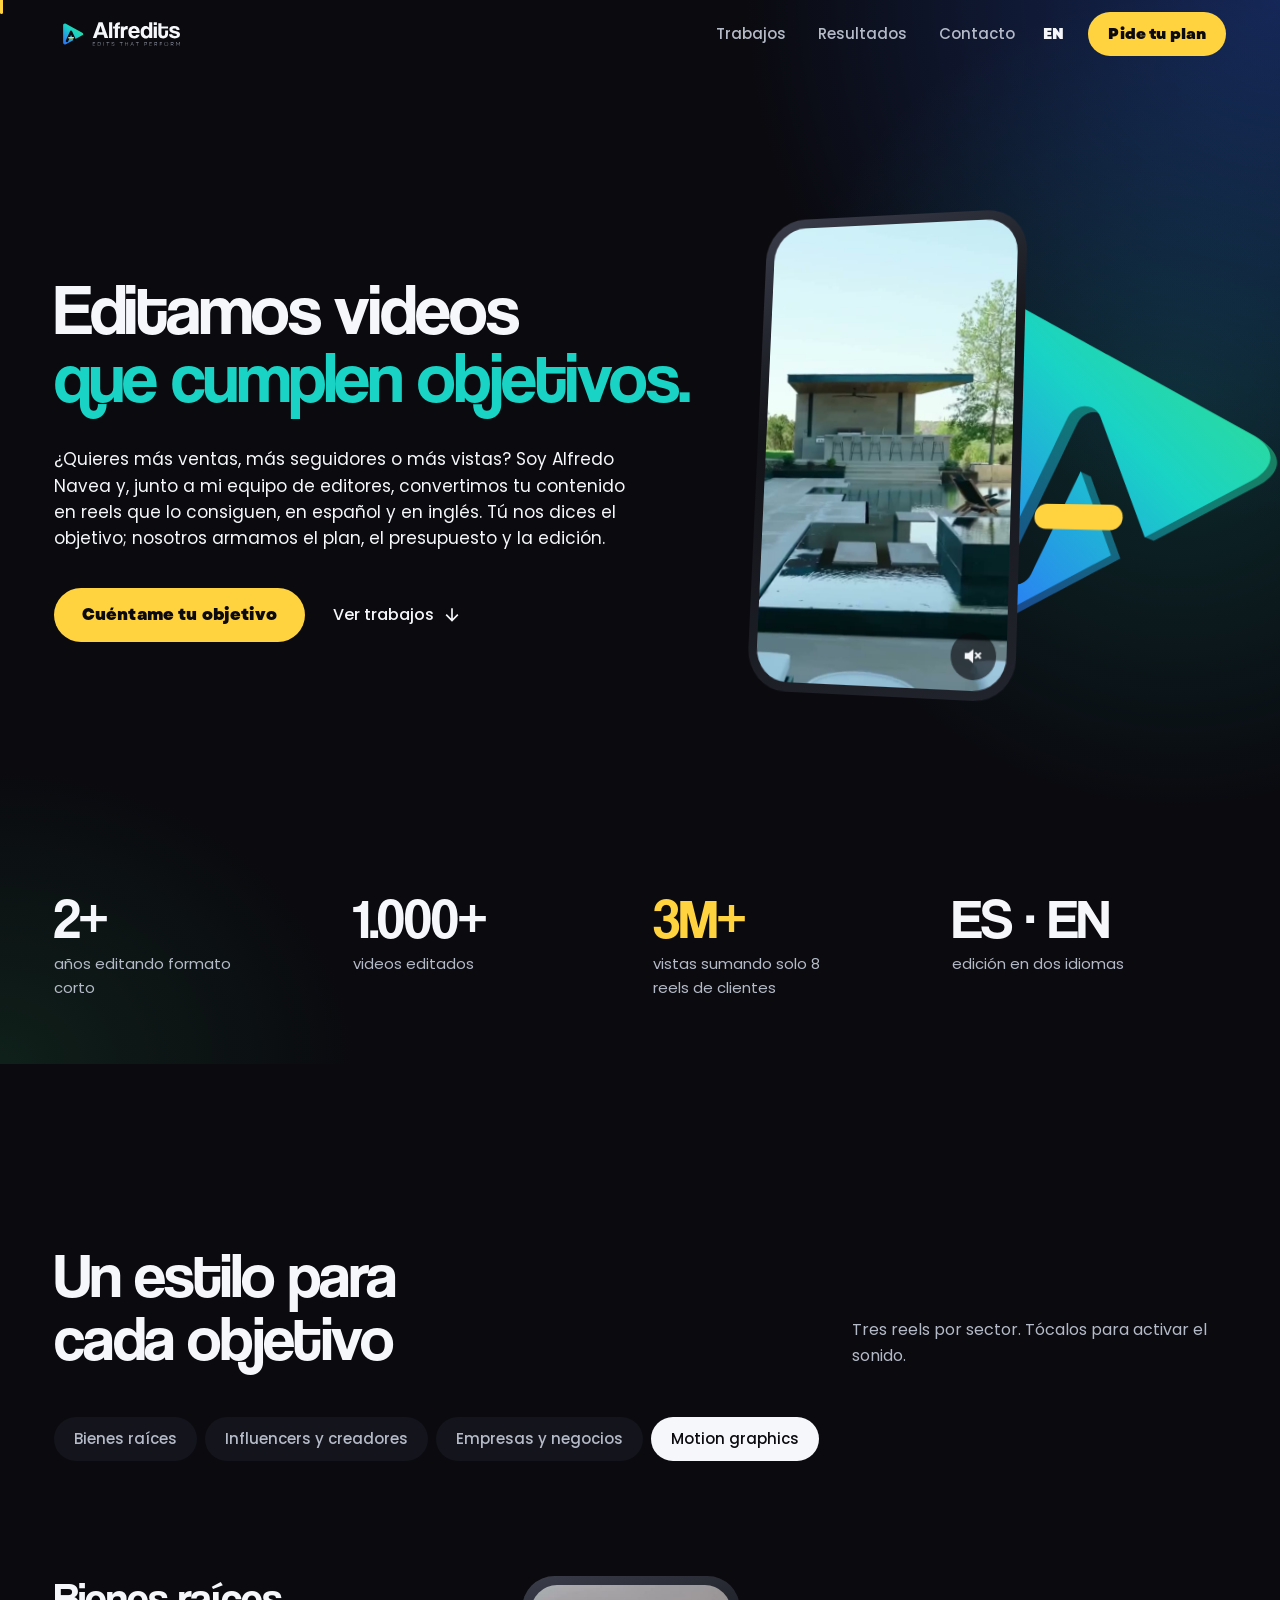
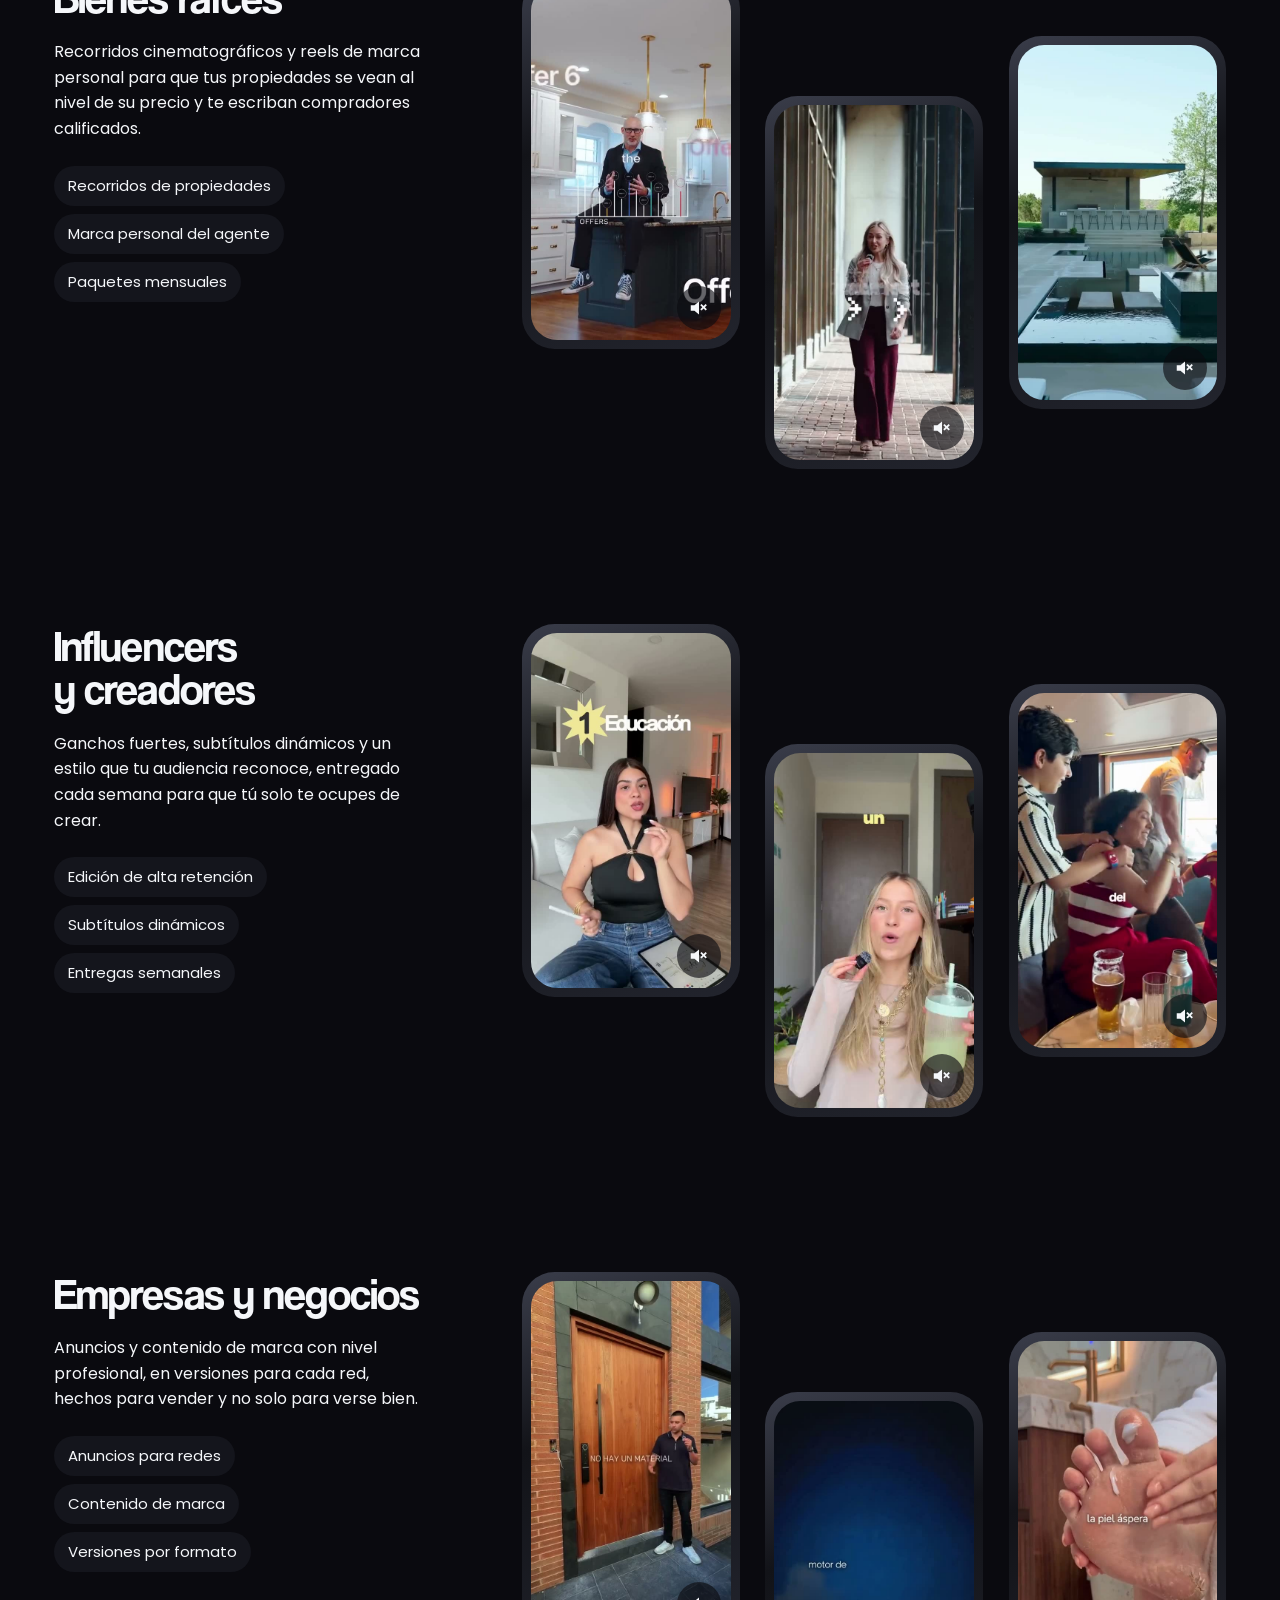
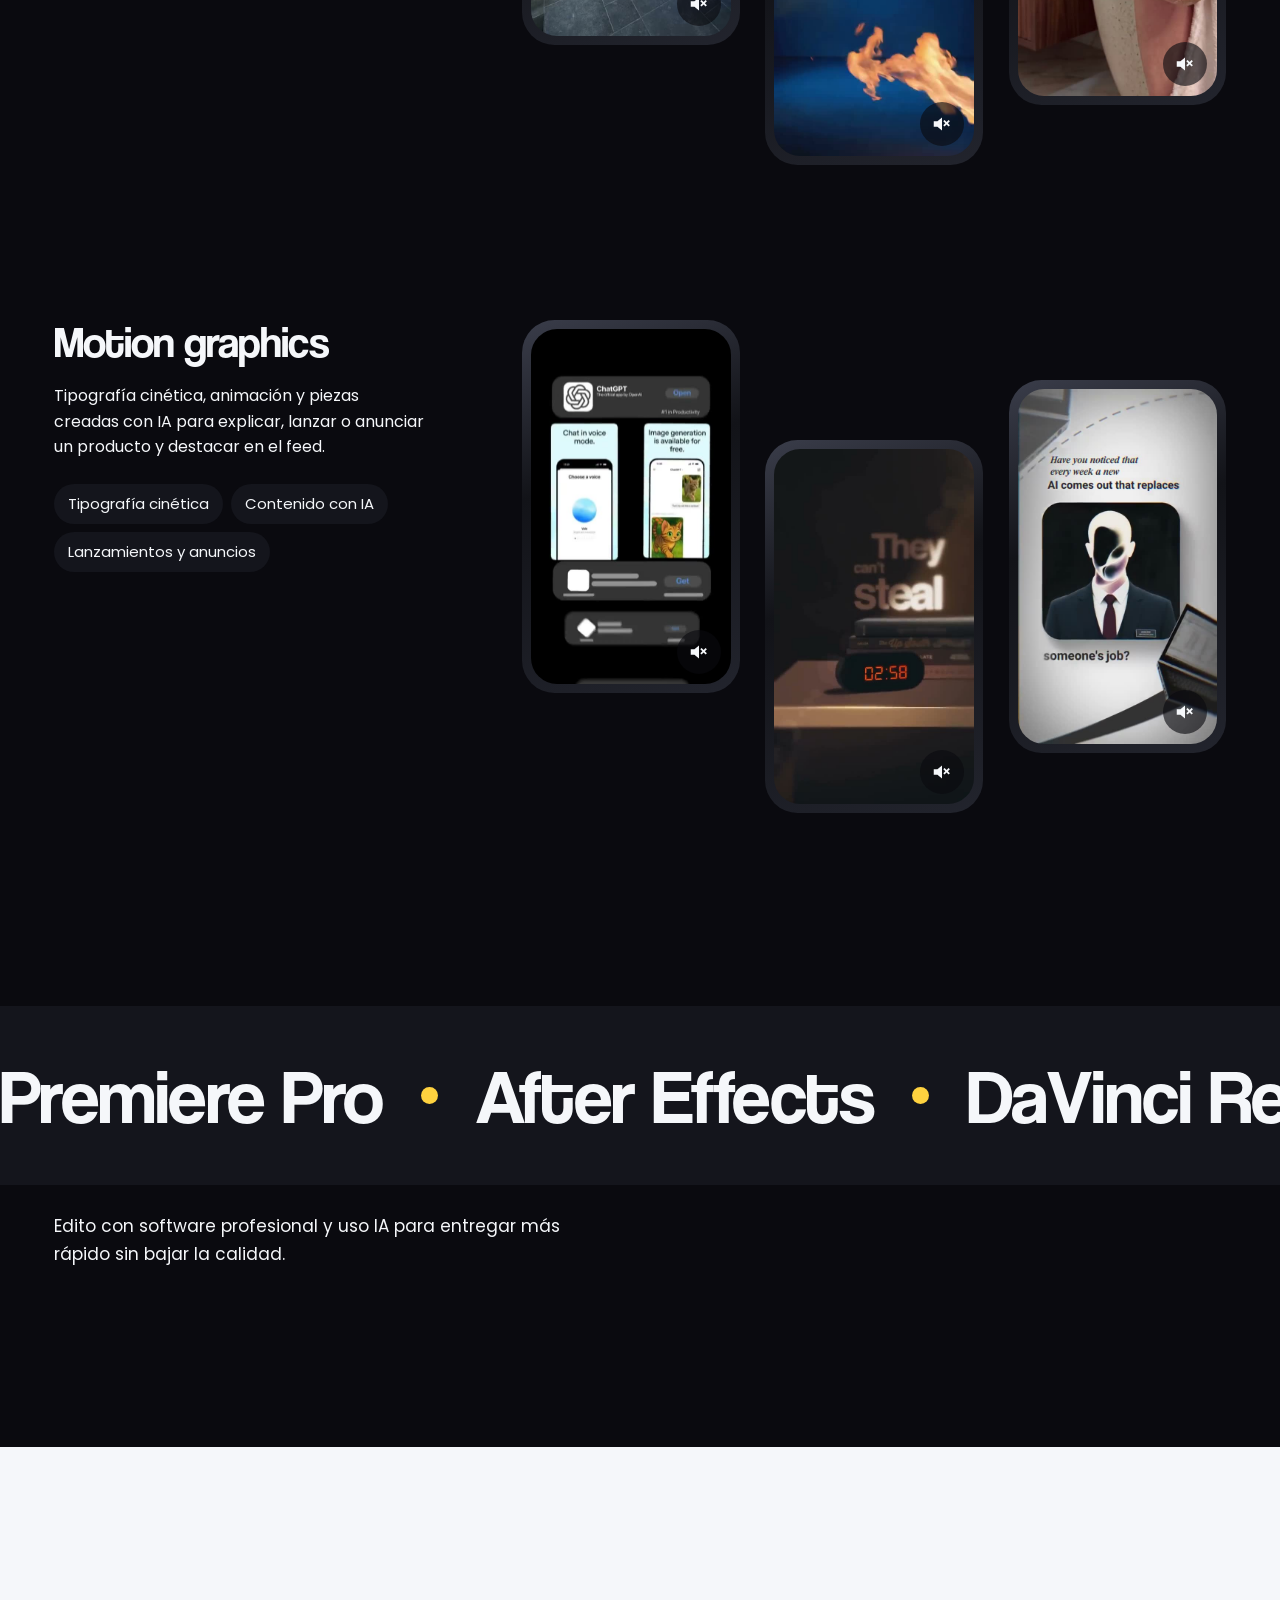
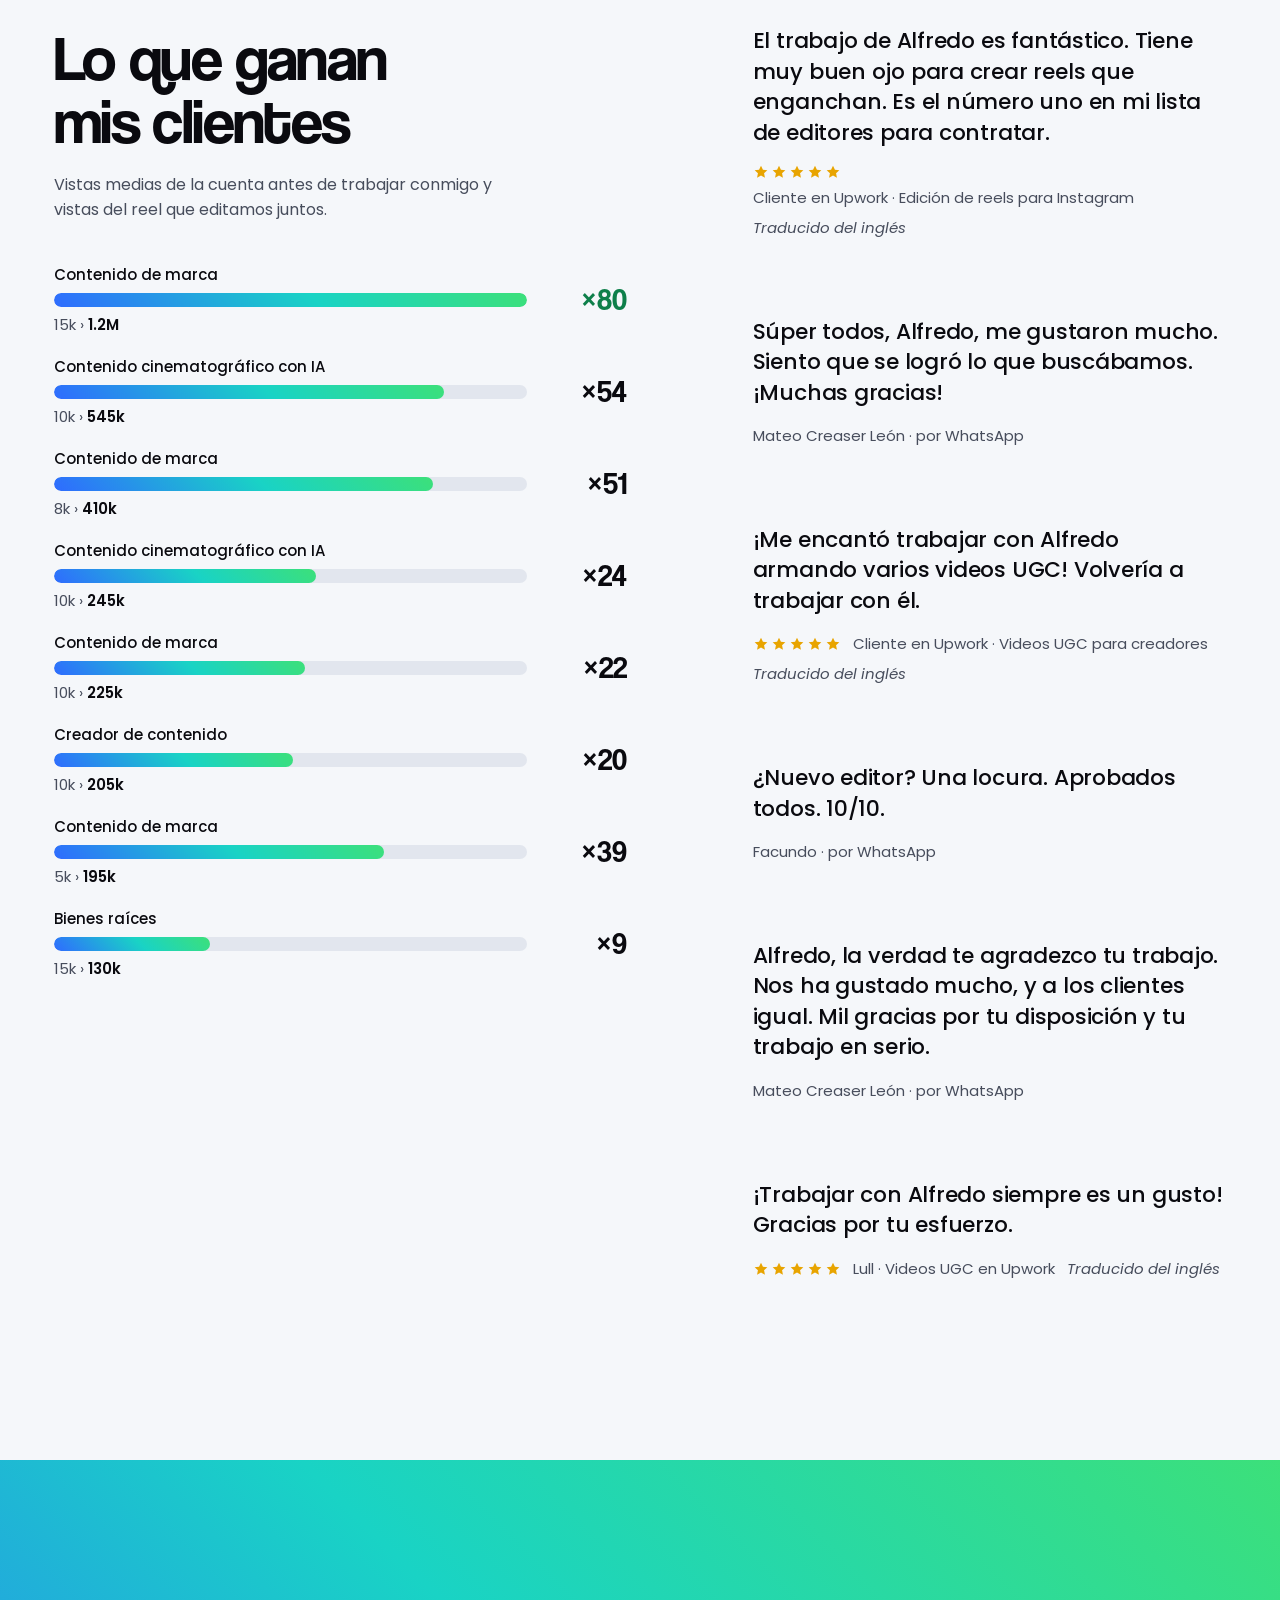
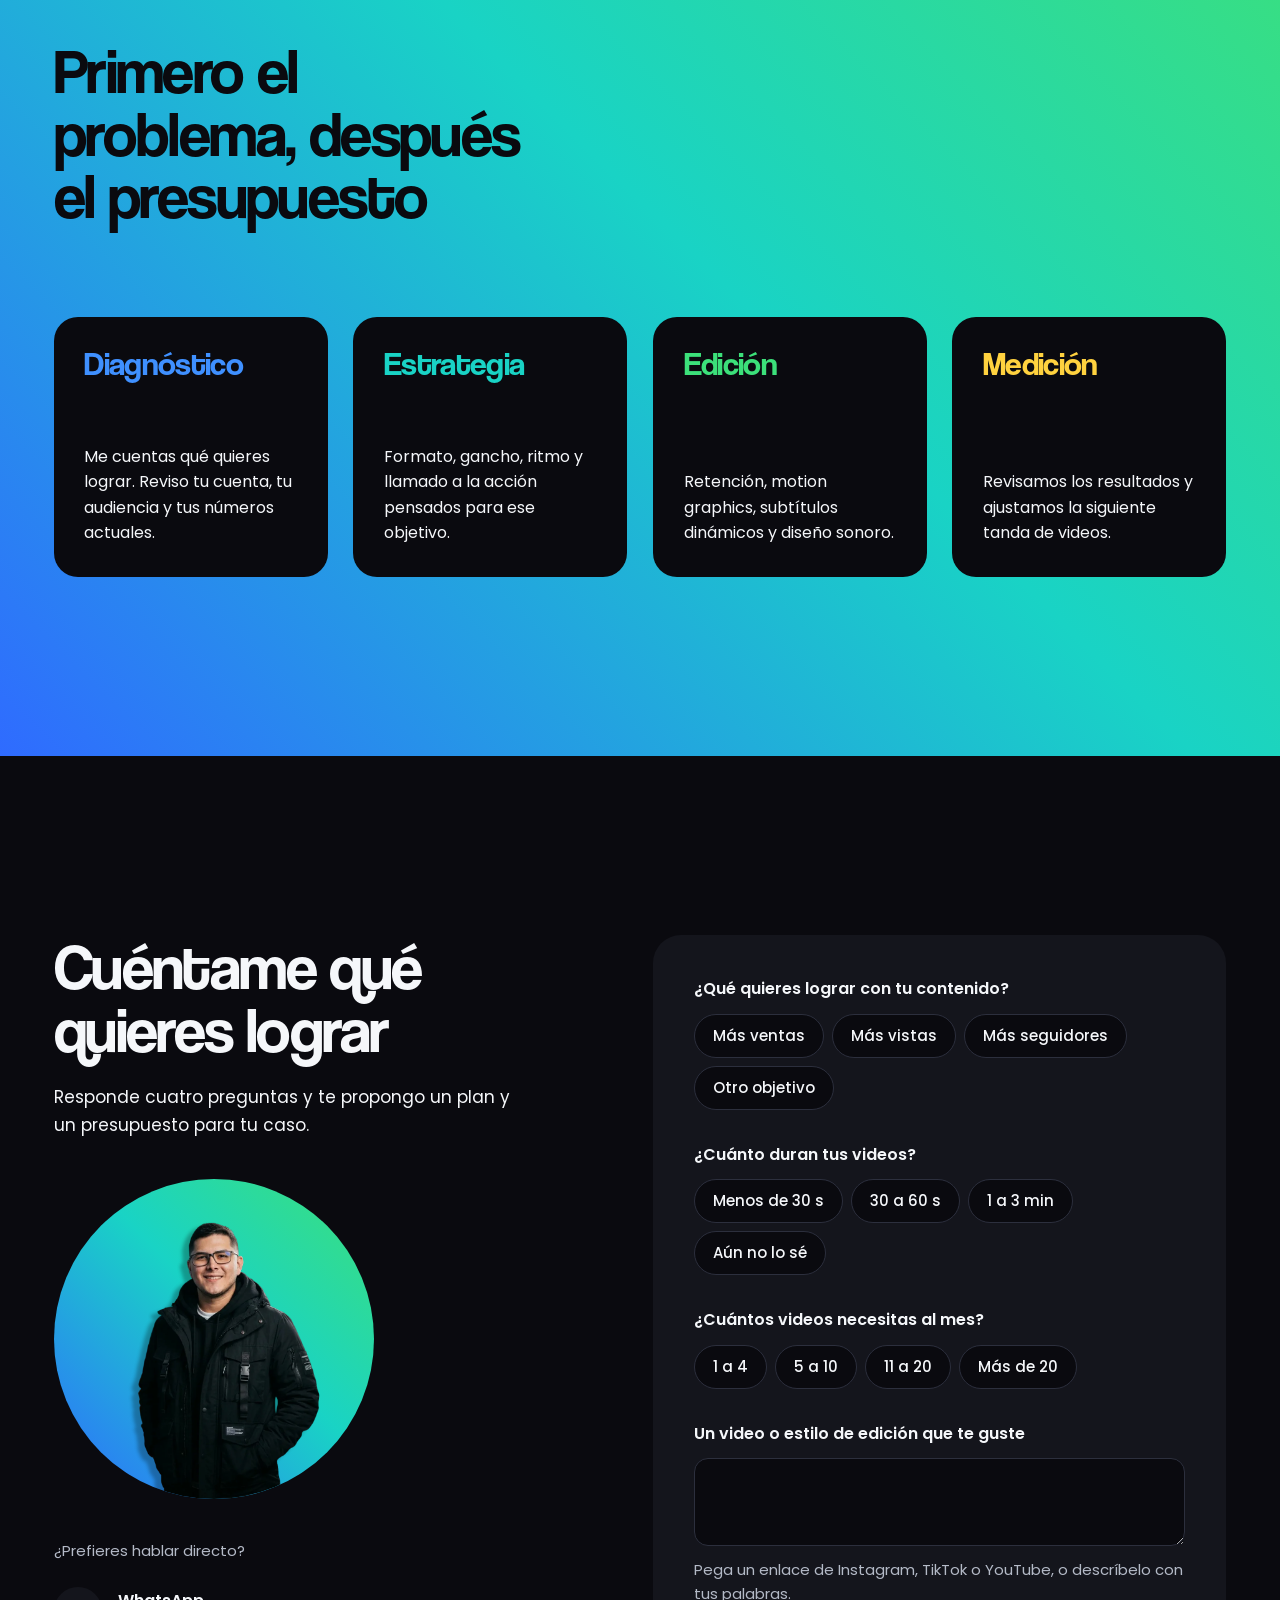
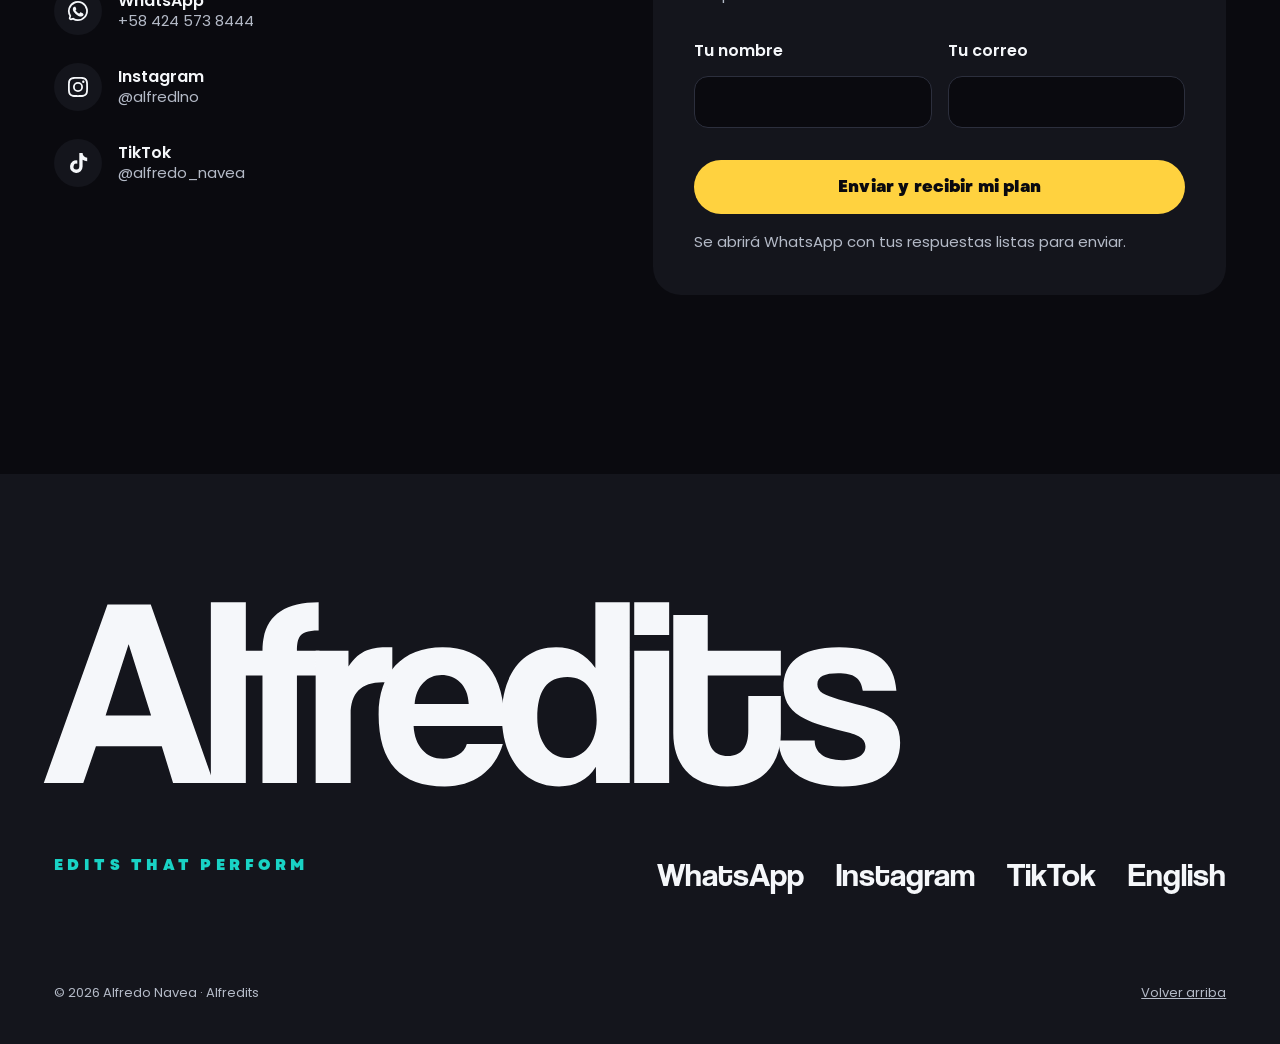
==== index.html @ 6073e758 "Portfolio Alfredits: web ES/EN con 12 reels, resultados, reseñas y formulario Co-Authored-By: Claude" ====
<!doctype html>
<html lang="es">
<head>
<meta charset="utf-8">
<meta name="viewport" content="width=device-width, initial-scale=1, viewport-fit=cover">
<title>Alfredits · Editor de reels que venden | Alfredo Navea</title>
<meta name="description" content="Alfredo Navea (Alfredits), editor de reels, TikToks y shorts en español e inglés para bienes raíces, creadores y marcas. Más ventas, vistas y seguidores.">
<meta name="author" content="Alfredo Navea">
<meta name="robots" content="index, follow, max-image-preview:large, max-video-preview:-1">
<link rel="canonical" href="https://naveaalfredo-cell.github.io/">
<link rel="alternate" hreflang="es" href="https://naveaalfredo-cell.github.io/">
<link rel="alternate" hreflang="en" href="https://naveaalfredo-cell.github.io/en/">
<link rel="alternate" hreflang="x-default" href="https://naveaalfredo-cell.github.io/">
<meta name="theme-color" content="#0A0A0F">
<meta name="color-scheme" content="dark">
<link rel="icon" href="assets/img/isotipo-color.svg" type="image/svg+xml">
<link rel="icon" href="favicon.ico" sizes="32x32">
<link rel="apple-touch-icon" href="assets/img/apple-touch-icon.png">
<meta property="og:type" content="website">
<meta property="og:site_name" content="Alfredits">
<meta property="og:title" content="Alfredits · Editor de reels que venden | Alfredo Navea">
<meta property="og:description" content="Alfredo Navea (Alfredits), editor de reels, TikToks y shorts en español e inglés para bienes raíces, creadores y marcas. Más ventas, vistas y seguidores.">
<meta property="og:url" content="https://naveaalfredo-cell.github.io/">
<meta property="og:locale" content="es_ES">
<meta property="og:locale:alternate" content="en_US">
<meta property="og:image" content="https://naveaalfredo-cell.github.io/assets/img/og.jpg">
<meta property="og:image:width" content="1200">
<meta property="og:image:height" content="630">
<meta property="og:image:alt" content="Alfredits, editor de reels: edits that perform">
<meta name="twitter:card" content="summary_large_image">
<meta name="twitter:title" content="Alfredits · Editor de reels que venden | Alfredo Navea">
<meta name="twitter:description" content="Alfredo Navea (Alfredits), editor de reels, TikToks y shorts en español e inglés para bienes raíces, creadores y marcas. Más ventas, vistas y seguidores.">
<meta name="twitter:image" content="https://naveaalfredo-cell.github.io/assets/img/og.jpg">
<link rel="preload" href="assets/fonts/Coolvetica-Rg.woff2" as="font" type="font/woff2" crossorigin>
<link rel="preconnect" href="https://fonts.googleapis.com">
<link rel="preconnect" href="https://fonts.gstatic.com" crossorigin>
<link rel="stylesheet" href="https://fonts.googleapis.com/css2?family=Poppins:wght@400;500;600&display=swap">
<link rel="stylesheet" href="assets/css/styles.css?v=8">
<script>document.documentElement.classList.add('js')</script>
<script type="application/ld+json">{"@context": "https://schema.org", "@graph": [{"@type": "Person", "@id": "https://naveaalfredo-cell.github.io/#alfredo", "name": "Alfredo Navea", "alternateName": "Alfredits", "jobTitle": "Editor de video", "description": "Alfredo Navea (Alfredits), editor de reels, TikToks y shorts en español e inglés para bienes raíces, creadores y marcas. Más ventas, vistas y seguidores.", "image": "https://naveaalfredo-cell.github.io/assets/img/alfredo-chaqueta.webp", "url": "https://naveaalfredo-cell.github.io/", "knowsLanguage": ["es", "en"], "knowsAbout": ["Video editing", "Short-form video", "Motion graphics", "Sound design", "Real estate video", "Instagram Reels", "TikTok", "YouTube Shorts"], "sameAs": ["https://www.instagram.com/alfredlno/", "https://www.tiktok.com/@alfredo_navea"], "worksFor": {"@id": "https://naveaalfredo-cell.github.io/#alfredits"}}, {"@type": "Organization", "@id": "https://naveaalfredo-cell.github.io/#alfredits", "name": "Alfredits", "slogan": "Edits that perform", "url": "https://naveaalfredo-cell.github.io/", "logo": {"@type": "ImageObject", "url": "https://naveaalfredo-cell.github.io/assets/img/apple-touch-icon.png", "width": 180, "height": 180}, "image": "https://naveaalfredo-cell.github.io/assets/img/og.jpg", "description": "Alfredo Navea (Alfredits), editor de reels, TikToks y shorts en español e inglés para bienes raíces, creadores y marcas. Más ventas, vistas y seguidores.", "founder": {"@id": "https://naveaalfredo-cell.github.io/#alfredo"}, "contactPoint": {"@type": "ContactPoint", "telephone": "+584245738444", "contactType": "sales", "availableLanguage": ["Spanish", "English"]}, "areaServed": "Worldwide", "knowsAbout": ["Video editing", "Short-form video", "Motion graphics", "AI video", "Real estate marketing video", "Content creator editing", "Brand content"], "availableLanguage": ["Spanish", "English"], "sameAs": ["https://www.instagram.com/alfredlno/", "https://www.tiktok.com/@alfredo_navea"], "hasOfferCatalog": {"@type": "OfferCatalog", "name": "Un estilo para cada objetivo", "itemListElement": [{"@type": "Offer", "itemOffered": {"@type": "Service", "name": "Bienes raíces", "description": "Recorridos cinematográficos y reels de marca personal para que tus propiedades se vean al nivel de su precio y te escriban compradores calificados."}}, {"@type": "Offer", "itemOffered": {"@type": "Service", "name": "Influencers y creadores", "description": "Ganchos fuertes, subtítulos dinámicos y un estilo que tu audiencia reconoce, entregado cada semana para que tú solo te ocupes de crear."}}, {"@type": "Offer", "itemOffered": {"@type": "Service", "name": "Empresas y negocios", "description": "Anuncios y contenido de marca con nivel profesional, en versiones para cada red, hechos para vender y no solo para verse bien."}}, {"@type": "Offer", "itemOffered": {"@type": "Service", "name": "Motion graphics", "description": "Tipografía cinética, animación y piezas creadas con IA para explicar, lanzar o anunciar un producto y destacar en el feed."}}]}}, {"@type": "WebSite", "@id": "https://naveaalfredo-cell.github.io/#web", "url": "https://naveaalfredo-cell.github.io/", "name": "Alfredits", "inLanguage": ["es", "en"], "publisher": {"@id": "https://naveaalfredo-cell.github.io/#alfredits"}}, {"@type": "WebPage", "@id": "https://naveaalfredo-cell.github.io/#pagina", "url": "https://naveaalfredo-cell.github.io/", "name": "Alfredits · Editor de reels que venden | Alfredo Navea", "description": "Alfredo Navea (Alfredits), editor de reels, TikToks y shorts en español e inglés para bienes raíces, creadores y marcas. Más ventas, vistas y seguidores.", "inLanguage": "es", "isPartOf": {"@id": "https://naveaalfredo-cell.github.io/#web"}, "about": {"@id": "https://naveaalfredo-cell.github.io/#alfredits"}, "primaryImageOfPage": "https://naveaalfredo-cell.github.io/assets/img/og.jpg", "speakable": {"@type": "SpeakableSpecification", "cssSelector": [".hero__title", ".hero__text"]}, "hasPart": [{"@type": "VideoObject", "name": "Reel de Bienes raíces 1", "description": "Recorridos cinematográficos y reels de marca personal para que tus propiedades se vean al nivel de su precio y te escriban compradores calificados.", "thumbnailUrl": "https://naveaalfredo-cell.github.io/assets/poster/inmobiliaria-1.jpg", "contentUrl": "https://naveaalfredo-cell.github.io/assets/video/inmobiliaria-1.mp4", "uploadDate": "2026-10-29", "creator": {"@id": "https://naveaalfredo-cell.github.io/#alfredo"}}, {"@type": "VideoObject", "name": "Reel de Bienes raíces 2", "description": "Recorridos cinematográficos y reels de marca personal para que tus propiedades se vean al nivel de su precio y te escriban compradores calificados.", "thumbnailUrl": "https://naveaalfredo-cell.github.io/assets/poster/inmobiliaria-2.jpg", "contentUrl": "https://naveaalfredo-cell.github.io/assets/video/inmobiliaria-2.mp4", "uploadDate": "2026-10-29", "creator": {"@id": "https://naveaalfredo-cell.github.io/#alfredo"}}, {"@type": "VideoObject", "name": "Reel de Bienes raíces 3", "description": "Recorridos cinematográficos y reels de marca personal para que tus propiedades se vean al nivel de su precio y te escriban compradores calificados.", "thumbnailUrl": "https://naveaalfredo-cell.github.io/assets/poster/inmobiliaria-3.jpg", "contentUrl": "https://naveaalfredo-cell.github.io/assets/video/inmobiliaria-3.mp4", "uploadDate": "2026-10-29", "creator": {"@id": "https://naveaalfredo-cell.github.io/#alfredo"}}, {"@type": "VideoObject", "name": "Reel de Influencers y creadores 1", "description": "Ganchos fuertes, subtítulos dinámicos y un estilo que tu audiencia reconoce, entregado cada semana para que tú solo te ocupes de crear.", "thumbnailUrl": "https://naveaalfredo-cell.github.io/assets/poster/creadores-1.jpg", "contentUrl": "https://naveaalfredo-cell.github.io/assets/video/creadores-1.mp4", "uploadDate": "2026-10-29", "creator": {"@id": "https://naveaalfredo-cell.github.io/#alfredo"}}, {"@type": "VideoObject", "name": "Reel de Influencers y creadores 2", "description": "Ganchos fuertes, subtítulos dinámicos y un estilo que tu audiencia reconoce, entregado cada semana para que tú solo te ocupes de crear.", "thumbnailUrl": "https://naveaalfredo-cell.github.io/assets/poster/creadores-2.jpg", "contentUrl": "https://naveaalfredo-cell.github.io/assets/video/creadores-2.mp4", "uploadDate": "2026-10-29", "creator": {"@id": "https://naveaalfredo-cell.github.io/#alfredo"}}, {"@type": "VideoObject", "name": "Reel de Influencers y creadores 3", "description": "Ganchos fuertes, subtítulos dinámicos y un estilo que tu audiencia reconoce, entregado cada semana para que tú solo te ocupes de crear.", "thumbnailUrl": "https://naveaalfredo-cell.github.io/assets/poster/creadores-3.jpg", "contentUrl": "https://naveaalfredo-cell.github.io/assets/video/creadores-3.mp4", "uploadDate": "2026-10-29", "creator": {"@id": "https://naveaalfredo-cell.github.io/#alfredo"}}, {"@type": "VideoObject", "name": "Reel de Empresas y negocios 1", "description": "Anuncios y contenido de marca con nivel profesional, en versiones para cada red, hechos para vender y no solo para verse bien.", "thumbnailUrl": "https://naveaalfredo-cell.github.io/assets/poster/marcas-1.jpg", "contentUrl": "https://naveaalfredo-cell.github.io/assets/video/marcas-1.mp4", "uploadDate": "2026-10-29", "creator": {"@id": "https://naveaalfredo-cell.github.io/#alfredo"}}, {"@type": "VideoObject", "name": "Reel de Empresas y negocios 2", "description": "Anuncios y contenido de marca con nivel profesional, en versiones para cada red, hechos para vender y no solo para verse bien.", "thumbnailUrl": "https://naveaalfredo-cell.github.io/assets/poster/marcas-2.jpg", "contentUrl": "https://naveaalfredo-cell.github.io/assets/video/marcas-2.mp4", "uploadDate": "2026-10-29", "creator": {"@id": "https://naveaalfredo-cell.github.io/#alfredo"}}, {"@type": "VideoObject", "name": "Reel de Empresas y negocios 3", "description": "Anuncios y contenido de marca con nivel profesional, en versiones para cada red, hechos para vender y no solo para verse bien.", "thumbnailUrl": "https://naveaalfredo-cell.github.io/assets/poster/marcas-3.jpg", "contentUrl": "https://naveaalfredo-cell.github.io/assets/video/marcas-3.mp4", "uploadDate": "2026-10-29", "creator": {"@id": "https://naveaalfredo-cell.github.io/#alfredo"}}, {"@type": "VideoObject", "name": "Reel de Motion graphics 1", "description": "Tipografía cinética, animación y piezas creadas con IA para explicar, lanzar o anunciar un producto y destacar en el feed.", "thumbnailUrl": "https://naveaalfredo-cell.github.io/assets/poster/motion-1.jpg", "contentUrl": "https://naveaalfredo-cell.github.io/assets/video/motion-1.mp4", "uploadDate": "2026-10-29", "creator": {"@id": "https://naveaalfredo-cell.github.io/#alfredo"}}, {"@type": "VideoObject", "name": "Reel de Motion graphics 2", "description": "Tipografía cinética, animación y piezas creadas con IA para explicar, lanzar o anunciar un producto y destacar en el feed.", "thumbnailUrl": "https://naveaalfredo-cell.github.io/assets/poster/motion-2.jpg", "contentUrl": "https://naveaalfredo-cell.github.io/assets/video/motion-2.mp4", "uploadDate": "2026-10-29", "creator": {"@id": "https://naveaalfredo-cell.github.io/#alfredo"}}, {"@type": "VideoObject", "name": "Reel de Motion graphics 3", "description": "Tipografía cinética, animación y piezas creadas con IA para explicar, lanzar o anunciar un producto y destacar en el feed.", "thumbnailUrl": "https://naveaalfredo-cell.github.io/assets/poster/motion-3.jpg", "contentUrl": "https://naveaalfredo-cell.github.io/assets/video/motion-3.mp4", "uploadDate": "2026-10-29", "creator": {"@id": "https://naveaalfredo-cell.github.io/#alfredo"}}]}]}</script>
</head>
<body>
<a class="skip" href="#contenido">Saltar al contenido</a>

<div class="playhead" aria-hidden="true"><span class="playhead__bar"></span><span class="playhead__head"></span></div>

<header class="nav">
  <a class="nav__logo" href="#inicio" aria-label="Alfredits">
    <img src="assets/img/logo-horizontal-blanco.svg" alt="Alfredits" width="128" height="37">
  </a>
  <nav class="nav__links" aria-label="Principal">
    <a href="#trabajos">Trabajos</a>
    <a href="#resultados">Resultados</a>
    <a href="#contacto">Contacto</a>
  </nav>
  <div class="nav__end">
    <a class="nav__lang" href="en/" hreflang="en" lang="en" aria-label="Ver la web en inglés">EN</a>
    <a class="btn btn--sm" href="#contacto">Pide tu plan</a>
  </div>
</header>

<main id="contenido">

<section class="hero" id="inicio" data-hero>
  <div class="hero__glow" aria-hidden="true"></div>
  <div class="hero__copy">
    <h1 class="hero__title" data-reveal><span>Editamos videos</span> <span>que cumplen objetivos.</span></h1>
    <p class="hero__text" data-reveal>¿Quieres más ventas, más seguidores o más vistas? Soy Alfredo Navea y, junto a mi equipo de editores, convertimos tu contenido en reels que lo consiguen, en español y en inglés. Tú nos dices el objetivo; nosotros armamos el plan, el presupuesto y la edición.</p>
    <div class="hero__actions" data-reveal>
      <a class="btn" href="#contacto">Cuéntame tu objetivo</a>
      <a class="link" href="#trabajos">Ver trabajos <svg viewBox="0 0 24 24" aria-hidden="true" focusable="false"><path fill="currentColor" d="M11 4h2v12.2l5.3-5.3 1.4 1.4L12 20l-7.7-7.7 1.4-1.4 5.3 5.3V4Z"/></svg></a>
    </div>
  </div>
  <div class="hero__stage" aria-hidden="false">
    <div class="iso3d" aria-hidden="true" data-iso>
      <svg class="iso3d__layer" viewBox="0 0 120 120" aria-hidden="true" focusable="false"><defs><mask id="m-x0" maskUnits="userSpaceOnUse" x="0" y="0" width="120" height="120"><rect width="120" height="120" fill="#fff"/><path d="M40 86 L55 52 L70 86" fill="none" stroke="#000" stroke-width="9" stroke-linecap="round" stroke-linejoin="round"/></mask><linearGradient id="g-x0" x1="26" y1="100" x2="100" y2="20" gradientUnits="userSpaceOnUse"><stop offset="0" stop-color="#1b3e94"/><stop offset=".55" stop-color="#0f7d75"/><stop offset="1" stop-color="#238446"/></linearGradient></defs><path mask="url(#m-x0)" d="M36 22 C31 19 26 22 26 28 V92 C26 98 31 101 36 98 L96 65 C101 62 101 58 96 55 Z" fill="url(#g-x0)"/></svg><svg class="iso3d__layer" viewBox="0 0 120 120" aria-hidden="true" focusable="false"><defs><mask id="m-x1" maskUnits="userSpaceOnUse" x="0" y="0" width="120" height="120"><rect width="120" height="120" fill="#fff"/><path d="M40 86 L55 52 L70 86" fill="none" stroke="#000" stroke-width="9" stroke-linecap="round" stroke-linejoin="round"/></mask><linearGradient id="g-x1" x1="26" y1="100" x2="100" y2="20" gradientUnits="userSpaceOnUse"><stop offset="0" stop-color="#1b3e94"/><stop offset=".55" stop-color="#0f7d75"/><stop offset="1" stop-color="#238446"/></linearGradient></defs><path mask="url(#m-x1)" d="M36 22 C31 19 26 22 26 28 V92 C26 98 31 101 36 98 L96 65 C101 62 101 58 96 55 Z" fill="url(#g-x1)"/></svg><svg class="iso3d__layer" viewBox="0 0 120 120" aria-hidden="true" focusable="false"><defs><mask id="m-x2" maskUnits="userSpaceOnUse" x="0" y="0" width="120" height="120"><rect width="120" height="120" fill="#fff"/><path d="M40 86 L55 52 L70 86" fill="none" stroke="#000" stroke-width="9" stroke-linecap="round" stroke-linejoin="round"/></mask><linearGradient id="g-x2" x1="26" y1="100" x2="100" y2="20" gradientUnits="userSpaceOnUse"><stop offset="0" stop-color="#1b3e94"/><stop offset=".55" stop-color="#0f7d75"/><stop offset="1" stop-color="#238446"/></linearGradient></defs><path mask="url(#m-x2)" d="M36 22 C31 19 26 22 26 28 V92 C26 98 31 101 36 98 L96 65 C101 62 101 58 96 55 Z" fill="url(#g-x2)"/></svg><svg class="iso3d__layer" viewBox="0 0 120 120" aria-hidden="true" focusable="false"><defs><mask id="m-x3" maskUnits="userSpaceOnUse" x="0" y="0" width="120" height="120"><rect width="120" height="120" fill="#fff"/><path d="M40 86 L55 52 L70 86" fill="none" stroke="#000" stroke-width="9" stroke-linecap="round" stroke-linejoin="round"/></mask><linearGradient id="g-x3" x1="26" y1="100" x2="100" y2="20" gradientUnits="userSpaceOnUse"><stop offset="0" stop-color="#1b3e94"/><stop offset=".55" stop-color="#0f7d75"/><stop offset="1" stop-color="#238446"/></linearGradient></defs><path mask="url(#m-x3)" d="M36 22 C31 19 26 22 26 28 V92 C26 98 31 101 36 98 L96 65 C101 62 101 58 96 55 Z" fill="url(#g-x3)"/></svg><svg class="iso3d__layer" viewBox="0 0 120 120" aria-hidden="true" focusable="false"><defs><mask id="m-x4" maskUnits="userSpaceOnUse" x="0" y="0" width="120" height="120"><rect width="120" height="120" fill="#fff"/><path d="M40 86 L55 52 L70 86" fill="none" stroke="#000" stroke-width="9" stroke-linecap="round" stroke-linejoin="round"/></mask><linearGradient id="g-x4" x1="26" y1="100" x2="100" y2="20" gradientUnits="userSpaceOnUse"><stop offset="0" stop-color="#1b3e94"/><stop offset=".55" stop-color="#0f7d75"/><stop offset="1" stop-color="#238446"/></linearGradient></defs><path mask="url(#m-x4)" d="M36 22 C31 19 26 22 26 28 V92 C26 98 31 101 36 98 L96 65 C101 62 101 58 96 55 Z" fill="url(#g-x4)"/></svg><svg class="iso3d__layer" viewBox="0 0 120 120" aria-hidden="true" focusable="false"><defs><mask id="m-x5" maskUnits="userSpaceOnUse" x="0" y="0" width="120" height="120"><rect width="120" height="120" fill="#fff"/><path d="M40 86 L55 52 L70 86" fill="none" stroke="#000" stroke-width="9" stroke-linecap="round" stroke-linejoin="round"/></mask><linearGradient id="g-x5" x1="26" y1="100" x2="100" y2="20" gradientUnits="userSpaceOnUse"><stop offset="0" stop-color="#1b3e94"/><stop offset=".55" stop-color="#0f7d75"/><stop offset="1" stop-color="#238446"/></linearGradient></defs><path mask="url(#m-x5)" d="M36 22 C31 19 26 22 26 28 V92 C26 98 31 101 36 98 L96 65 C101 62 101 58 96 55 Z" fill="url(#g-x5)"/></svg><svg class="iso3d__layer" viewBox="0 0 120 120" aria-hidden="true" focusable="false"><defs><mask id="m-x6" maskUnits="userSpaceOnUse" x="0" y="0" width="120" height="120"><rect width="120" height="120" fill="#fff"/><path d="M40 86 L55 52 L70 86" fill="none" stroke="#000" stroke-width="9" stroke-linecap="round" stroke-linejoin="round"/></mask><linearGradient id="g-x6" x1="26" y1="100" x2="100" y2="20" gradientUnits="userSpaceOnUse"><stop offset="0" stop-color="#1b3e94"/><stop offset=".55" stop-color="#0f7d75"/><stop offset="1" stop-color="#238446"/></linearGradient></defs><path mask="url(#m-x6)" d="M36 22 C31 19 26 22 26 28 V92 C26 98 31 101 36 98 L96 65 C101 62 101 58 96 55 Z" fill="url(#g-x6)"/></svg><svg class="iso3d__layer" viewBox="0 0 120 120" aria-hidden="true" focusable="false"><defs><mask id="m-x7" maskUnits="userSpaceOnUse" x="0" y="0" width="120" height="120"><rect width="120" height="120" fill="#fff"/><path d="M40 86 L55 52 L70 86" fill="none" stroke="#000" stroke-width="9" stroke-linecap="round" stroke-linejoin="round"/></mask><linearGradient id="g-x7" x1="26" y1="100" x2="100" y2="20" gradientUnits="userSpaceOnUse"><stop offset="0" stop-color="#1b3e94"/><stop offset=".55" stop-color="#0f7d75"/><stop offset="1" stop-color="#238446"/></linearGradient></defs><path mask="url(#m-x7)" d="M36 22 C31 19 26 22 26 28 V92 C26 98 31 101 36 98 L96 65 C101 62 101 58 96 55 Z" fill="url(#g-x7)"/></svg><svg class="iso3d__layer" viewBox="0 0 120 120" aria-hidden="true" focusable="false"><defs><mask id="m-x8" maskUnits="userSpaceOnUse" x="0" y="0" width="120" height="120"><rect width="120" height="120" fill="#fff"/><path d="M40 86 L55 52 L70 86" fill="none" stroke="#000" stroke-width="9" stroke-linecap="round" stroke-linejoin="round"/></mask><linearGradient id="g-x8" x1="26" y1="100" x2="100" y2="20" gradientUnits="userSpaceOnUse"><stop offset="0" stop-color="#1b3e94"/><stop offset=".55" stop-color="#0f7d75"/><stop offset="1" stop-color="#238446"/></linearGradient></defs><path mask="url(#m-x8)" d="M36 22 C31 19 26 22 26 28 V92 C26 98 31 101 36 98 L96 65 C101 62 101 58 96 55 Z" fill="url(#g-x8)"/></svg><svg class="iso3d__layer" viewBox="0 0 120 120" aria-hidden="true" focusable="false"><defs><mask id="m-x9" maskUnits="userSpaceOnUse" x="0" y="0" width="120" height="120"><rect width="120" height="120" fill="#fff"/><path d="M40 86 L55 52 L70 86" fill="none" stroke="#000" stroke-width="9" stroke-linecap="round" stroke-linejoin="round"/></mask><linearGradient id="g-x9" x1="26" y1="100" x2="100" y2="20" gradientUnits="userSpaceOnUse"><stop offset="0" stop-color="#1b3e94"/><stop offset=".55" stop-color="#0f7d75"/><stop offset="1" stop-color="#238446"/></linearGradient></defs><path mask="url(#m-x9)" d="M36 22 C31 19 26 22 26 28 V92 C26 98 31 101 36 98 L96 65 C101 62 101 58 96 55 Z" fill="url(#g-x9)"/></svg>
      <svg class="iso3d__layer iso3d__front" viewBox="0 0 120 120" aria-hidden="true" focusable="false"><defs><mask id="m-front" maskUnits="userSpaceOnUse" x="0" y="0" width="120" height="120"><rect width="120" height="120" fill="#fff"/><path d="M40 86 L55 52 L70 86" fill="none" stroke="#000" stroke-width="9" stroke-linecap="round" stroke-linejoin="round"/></mask><linearGradient id="g-front" x1="26" y1="100" x2="100" y2="20" gradientUnits="userSpaceOnUse"><stop offset="0" stop-color="#2F6BFF"/><stop offset=".55" stop-color="#19D3C5"/><stop offset="1" stop-color="#3CE07A"/></linearGradient></defs><path mask="url(#m-front)" d="M36 22 C31 19 26 22 26 28 V92 C26 98 31 101 36 98 L96 65 C101 62 101 58 96 55 Z" fill="url(#g-front)"/><path d="M47 74 H63" stroke="#FFD23F" stroke-width="6" stroke-linecap="round"/></svg>
    </div>
    
<figure class="phone phone--hero" data-phone>
  <div class="phone__screen">
    <video class="phone__video" muted loop playsinline preload="none" poster="assets/poster/inmobiliaria-3.jpg"
      width="540" height="960" aria-label="Reel de bienes raíces editado por Alfredits" data-src="assets/video/inmobiliaria-3.mp4"></video>
    <button class="phone__sound" type="button" data-sound aria-pressed="false"
      data-on="Activar sonido" data-off="Silenciar">
      <svg viewBox="0 0 24 24" aria-hidden="true" focusable="false"><path class="on" fill="currentColor" d="M3 9v6h4l5 4V5L7 9H3Zm13.5 3a4.5 4.5 0 0 0-2.5-4v8a4.5 4.5 0 0 0 2.5-4ZM14 3.2v2.1a7 7 0 0 1 0 13.4v2.1a9 9 0 0 0 0-17.6Z"/><path class="off" fill="currentColor" d="M3 9v6h4l5 4V5L7 9H3Zm17.6 0L19.2 7.6 17 9.8l-2.2-2.2L13.4 9l2.2 2.2-2.2 2.2 1.4 1.4 2.2-2.2 2.2 2.2 1.4-1.4-2.2-2.2L20.6 9Z"/></svg><span class="sr-only">Activar sonido</span>
    </button>
  </div>
</figure>
  </div>
  <ul class="stats" data-reveal>
    <li><strong>2+</strong><span>años editando formato corto</span></li>
    <li><strong>1.000+</strong><span>videos editados</span></li>
    <li><strong>3M+</strong><span>vistas sumando solo 8 reels de clientes</span></li>
    <li><strong>ES · EN</strong><span>edición en dos idiomas</span></li>
  </ul>
</section>

<section class="work" id="trabajos" aria-labelledby="trabajos-h2">
  <div class="work__head">
    <h2 class="h2" id="trabajos-h2" data-reveal>Un estilo para cada objetivo</h2>
    <p class="work__text" data-reveal>Tres reels por sector. Tócalos para activar el sonido.</p>
  </div>
  <nav class="tabs" aria-label="Trabajos"><ul><li><a href="#inmobiliaria" data-tab="inmobiliaria">Bienes raíces</a></li><li><a href="#creadores" data-tab="creadores">Influencers y creadores</a></li><li><a href="#marcas" data-tab="marcas">Empresas y negocios</a></li><li><a href="#motion" data-tab="motion">Motion graphics</a></li></ul></nav>
  
  <article class="cat" id="inmobiliaria" data-cat="inmobiliaria">
    <div class="cat__info" data-reveal>
      <h3 class="cat__name">Bienes raíces</h3>
      <p class="cat__text">Recorridos cinematográficos y reels de marca personal para que tus propiedades se vean al nivel de su precio y te escriban compradores calificados.</p>
      <ul class="cat__list"><li>Recorridos de propiedades</li><li>Marca personal del agente</li><li>Paquetes mensuales</li></ul>
    </div>
    <div class="cat__reels" data-count="3">
<figure class="phone phone--1" data-phone>
  <div class="phone__screen">
    <video class="phone__video" muted loop playsinline preload="none" poster="assets/poster/inmobiliaria-1.jpg"
      width="540" height="960" aria-label="Reel de Bienes raíces 1" data-src="assets/video/inmobiliaria-1.mp4"></video>
    <button class="phone__sound" type="button" data-sound aria-pressed="false"
      data-on="Activar sonido" data-off="Silenciar">
      <svg viewBox="0 0 24 24" aria-hidden="true" focusable="false"><path class="on" fill="currentColor" d="M3 9v6h4l5 4V5L7 9H3Zm13.5 3a4.5 4.5 0 0 0-2.5-4v8a4.5 4.5 0 0 0 2.5-4ZM14 3.2v2.1a7 7 0 0 1 0 13.4v2.1a9 9 0 0 0 0-17.6Z"/><path class="off" fill="currentColor" d="M3 9v6h4l5 4V5L7 9H3Zm17.6 0L19.2 7.6 17 9.8l-2.2-2.2L13.4 9l2.2 2.2-2.2 2.2 1.4 1.4 2.2-2.2 2.2 2.2 1.4-1.4-2.2-2.2L20.6 9Z"/></svg><span class="sr-only">Activar sonido</span>
    </button>
  </div>
</figure>
<figure class="phone phone--2" data-phone>
  <div class="phone__screen">
    <video class="phone__video" muted loop playsinline preload="none" poster="assets/poster/inmobiliaria-2.jpg"
      width="540" height="960" aria-label="Reel de Bienes raíces 2" data-src="assets/video/inmobiliaria-2.mp4"></video>
    <button class="phone__sound" type="button" data-sound aria-pressed="false"
      data-on="Activar sonido" data-off="Silenciar">
      <svg viewBox="0 0 24 24" aria-hidden="true" focusable="false"><path class="on" fill="currentColor" d="M3 9v6h4l5 4V5L7 9H3Zm13.5 3a4.5 4.5 0 0 0-2.5-4v8a4.5 4.5 0 0 0 2.5-4ZM14 3.2v2.1a7 7 0 0 1 0 13.4v2.1a9 9 0 0 0 0-17.6Z"/><path class="off" fill="currentColor" d="M3 9v6h4l5 4V5L7 9H3Zm17.6 0L19.2 7.6 17 9.8l-2.2-2.2L13.4 9l2.2 2.2-2.2 2.2 1.4 1.4 2.2-2.2 2.2 2.2 1.4-1.4-2.2-2.2L20.6 9Z"/></svg><span class="sr-only">Activar sonido</span>
    </button>
  </div>
</figure>
<figure class="phone phone--3" data-phone>
  <div class="phone__screen">
    <video class="phone__video" muted loop playsinline preload="none" poster="assets/poster/inmobiliaria-3.jpg"
      width="540" height="960" aria-label="Reel de Bienes raíces 3" data-src="assets/video/inmobiliaria-3.mp4"></video>
    <button class="phone__sound" type="button" data-sound aria-pressed="false"
      data-on="Activar sonido" data-off="Silenciar">
      <svg viewBox="0 0 24 24" aria-hidden="true" focusable="false"><path class="on" fill="currentColor" d="M3 9v6h4l5 4V5L7 9H3Zm13.5 3a4.5 4.5 0 0 0-2.5-4v8a4.5 4.5 0 0 0 2.5-4ZM14 3.2v2.1a7 7 0 0 1 0 13.4v2.1a9 9 0 0 0 0-17.6Z"/><path class="off" fill="currentColor" d="M3 9v6h4l5 4V5L7 9H3Zm17.6 0L19.2 7.6 17 9.8l-2.2-2.2L13.4 9l2.2 2.2-2.2 2.2 1.4 1.4 2.2-2.2 2.2 2.2 1.4-1.4-2.2-2.2L20.6 9Z"/></svg><span class="sr-only">Activar sonido</span>
    </button>
  </div>
</figure>
    </div>
  </article>
  <article class="cat" id="creadores" data-cat="creadores">
    <div class="cat__info" data-reveal>
      <h3 class="cat__name">Influencers y creadores</h3>
      <p class="cat__text">Ganchos fuertes, subtítulos dinámicos y un estilo que tu audiencia reconoce, entregado cada semana para que tú solo te ocupes de crear.</p>
      <ul class="cat__list"><li>Edición de alta retención</li><li>Subtítulos dinámicos</li><li>Entregas semanales</li></ul>
    </div>
    <div class="cat__reels" data-count="3">
<figure class="phone phone--1" data-phone>
  <div class="phone__screen">
    <video class="phone__video" muted loop playsinline preload="none" poster="assets/poster/creadores-1.jpg"
      width="540" height="960" aria-label="Reel de Influencers y creadores 1" data-src="assets/video/creadores-1.mp4"></video>
    <button class="phone__sound" type="button" data-sound aria-pressed="false"
      data-on="Activar sonido" data-off="Silenciar">
      <svg viewBox="0 0 24 24" aria-hidden="true" focusable="false"><path class="on" fill="currentColor" d="M3 9v6h4l5 4V5L7 9H3Zm13.5 3a4.5 4.5 0 0 0-2.5-4v8a4.5 4.5 0 0 0 2.5-4ZM14 3.2v2.1a7 7 0 0 1 0 13.4v2.1a9 9 0 0 0 0-17.6Z"/><path class="off" fill="currentColor" d="M3 9v6h4l5 4V5L7 9H3Zm17.6 0L19.2 7.6 17 9.8l-2.2-2.2L13.4 9l2.2 2.2-2.2 2.2 1.4 1.4 2.2-2.2 2.2 2.2 1.4-1.4-2.2-2.2L20.6 9Z"/></svg><span class="sr-only">Activar sonido</span>
    </button>
  </div>
</figure>
<figure class="phone phone--2" data-phone>
  <div class="phone__screen">
    <video class="phone__video" muted loop playsinline preload="none" poster="assets/poster/creadores-2.jpg"
      width="540" height="960" aria-label="Reel de Influencers y creadores 2" data-src="assets/video/creadores-2.mp4"></video>
    <button class="phone__sound" type="button" data-sound aria-pressed="false"
      data-on="Activar sonido" data-off="Silenciar">
      <svg viewBox="0 0 24 24" aria-hidden="true" focusable="false"><path class="on" fill="currentColor" d="M3 9v6h4l5 4V5L7 9H3Zm13.5 3a4.5 4.5 0 0 0-2.5-4v8a4.5 4.5 0 0 0 2.5-4ZM14 3.2v2.1a7 7 0 0 1 0 13.4v2.1a9 9 0 0 0 0-17.6Z"/><path class="off" fill="currentColor" d="M3 9v6h4l5 4V5L7 9H3Zm17.6 0L19.2 7.6 17 9.8l-2.2-2.2L13.4 9l2.2 2.2-2.2 2.2 1.4 1.4 2.2-2.2 2.2 2.2 1.4-1.4-2.2-2.2L20.6 9Z"/></svg><span class="sr-only">Activar sonido</span>
    </button>
  </div>
</figure>
<figure class="phone phone--3" data-phone>
  <div class="phone__screen">
    <video class="phone__video" muted loop playsinline preload="none" poster="assets/poster/creadores-3.jpg"
      width="540" height="960" aria-label="Reel de Influencers y creadores 3" data-src="assets/video/creadores-3.mp4"></video>
    <button class="phone__sound" type="button" data-sound aria-pressed="false"
      data-on="Activar sonido" data-off="Silenciar">
      <svg viewBox="0 0 24 24" aria-hidden="true" focusable="false"><path class="on" fill="currentColor" d="M3 9v6h4l5 4V5L7 9H3Zm13.5 3a4.5 4.5 0 0 0-2.5-4v8a4.5 4.5 0 0 0 2.5-4ZM14 3.2v2.1a7 7 0 0 1 0 13.4v2.1a9 9 0 0 0 0-17.6Z"/><path class="off" fill="currentColor" d="M3 9v6h4l5 4V5L7 9H3Zm17.6 0L19.2 7.6 17 9.8l-2.2-2.2L13.4 9l2.2 2.2-2.2 2.2 1.4 1.4 2.2-2.2 2.2 2.2 1.4-1.4-2.2-2.2L20.6 9Z"/></svg><span class="sr-only">Activar sonido</span>
    </button>
  </div>
</figure>
    </div>
  </article>
  <article class="cat" id="marcas" data-cat="marcas">
    <div class="cat__info" data-reveal>
      <h3 class="cat__name">Empresas y negocios</h3>
      <p class="cat__text">Anuncios y contenido de marca con nivel profesional, en versiones para cada red, hechos para vender y no solo para verse bien.</p>
      <ul class="cat__list"><li>Anuncios para redes</li><li>Contenido de marca</li><li>Versiones por formato</li></ul>
    </div>
    <div class="cat__reels" data-count="3">
<figure class="phone phone--1" data-phone>
  <div class="phone__screen">
    <video class="phone__video" muted loop playsinline preload="none" poster="assets/poster/marcas-1.jpg"
      width="540" height="960" aria-label="Reel de Empresas y negocios 1" data-src="assets/video/marcas-1.mp4"></video>
    <button class="phone__sound" type="button" data-sound aria-pressed="false"
      data-on="Activar sonido" data-off="Silenciar">
      <svg viewBox="0 0 24 24" aria-hidden="true" focusable="false"><path class="on" fill="currentColor" d="M3 9v6h4l5 4V5L7 9H3Zm13.5 3a4.5 4.5 0 0 0-2.5-4v8a4.5 4.5 0 0 0 2.5-4ZM14 3.2v2.1a7 7 0 0 1 0 13.4v2.1a9 9 0 0 0 0-17.6Z"/><path class="off" fill="currentColor" d="M3 9v6h4l5 4V5L7 9H3Zm17.6 0L19.2 7.6 17 9.8l-2.2-2.2L13.4 9l2.2 2.2-2.2 2.2 1.4 1.4 2.2-2.2 2.2 2.2 1.4-1.4-2.2-2.2L20.6 9Z"/></svg><span class="sr-only">Activar sonido</span>
    </button>
  </div>
</figure>
<figure class="phone phone--2" data-phone>
  <div class="phone__screen">
    <video class="phone__video" muted loop playsinline preload="none" poster="assets/poster/marcas-2.jpg"
      width="540" height="960" aria-label="Reel de Empresas y negocios 2" data-src="assets/video/marcas-2.mp4"></video>
    <button class="phone__sound" type="button" data-sound aria-pressed="false"
      data-on="Activar sonido" data-off="Silenciar">
      <svg viewBox="0 0 24 24" aria-hidden="true" focusable="false"><path class="on" fill="currentColor" d="M3 9v6h4l5 4V5L7 9H3Zm13.5 3a4.5 4.5 0 0 0-2.5-4v8a4.5 4.5 0 0 0 2.5-4ZM14 3.2v2.1a7 7 0 0 1 0 13.4v2.1a9 9 0 0 0 0-17.6Z"/><path class="off" fill="currentColor" d="M3 9v6h4l5 4V5L7 9H3Zm17.6 0L19.2 7.6 17 9.8l-2.2-2.2L13.4 9l2.2 2.2-2.2 2.2 1.4 1.4 2.2-2.2 2.2 2.2 1.4-1.4-2.2-2.2L20.6 9Z"/></svg><span class="sr-only">Activar sonido</span>
    </button>
  </div>
</figure>
<figure class="phone phone--3" data-phone>
  <div class="phone__screen">
    <video class="phone__video" muted loop playsinline preload="none" poster="assets/poster/marcas-3.jpg"
      width="540" height="960" aria-label="Reel de Empresas y negocios 3" data-src="assets/video/marcas-3.mp4"></video>
    <button class="phone__sound" type="button" data-sound aria-pressed="false"
      data-on="Activar sonido" data-off="Silenciar">
      <svg viewBox="0 0 24 24" aria-hidden="true" focusable="false"><path class="on" fill="currentColor" d="M3 9v6h4l5 4V5L7 9H3Zm13.5 3a4.5 4.5 0 0 0-2.5-4v8a4.5 4.5 0 0 0 2.5-4ZM14 3.2v2.1a7 7 0 0 1 0 13.4v2.1a9 9 0 0 0 0-17.6Z"/><path class="off" fill="currentColor" d="M3 9v6h4l5 4V5L7 9H3Zm17.6 0L19.2 7.6 17 9.8l-2.2-2.2L13.4 9l2.2 2.2-2.2 2.2 1.4 1.4 2.2-2.2 2.2 2.2 1.4-1.4-2.2-2.2L20.6 9Z"/></svg><span class="sr-only">Activar sonido</span>
    </button>
  </div>
</figure>
    </div>
  </article>
  <article class="cat" id="motion" data-cat="motion">
    <div class="cat__info" data-reveal>
      <h3 class="cat__name">Motion graphics</h3>
      <p class="cat__text">Tipografía cinética, animación y piezas creadas con IA para explicar, lanzar o anunciar un producto y destacar en el feed.</p>
      <ul class="cat__list"><li>Tipografía cinética</li><li>Contenido con IA</li><li>Lanzamientos y anuncios</li></ul>
    </div>
    <div class="cat__reels" data-count="3">
<figure class="phone phone--1" data-phone>
  <div class="phone__screen">
    <video class="phone__video" muted loop playsinline preload="none" poster="assets/poster/motion-1.jpg"
      width="540" height="960" aria-label="Reel de Motion graphics 1" data-src="assets/video/motion-1.mp4"></video>
    <button class="phone__sound" type="button" data-sound aria-pressed="false"
      data-on="Activar sonido" data-off="Silenciar">
      <svg viewBox="0 0 24 24" aria-hidden="true" focusable="false"><path class="on" fill="currentColor" d="M3 9v6h4l5 4V5L7 9H3Zm13.5 3a4.5 4.5 0 0 0-2.5-4v8a4.5 4.5 0 0 0 2.5-4ZM14 3.2v2.1a7 7 0 0 1 0 13.4v2.1a9 9 0 0 0 0-17.6Z"/><path class="off" fill="currentColor" d="M3 9v6h4l5 4V5L7 9H3Zm17.6 0L19.2 7.6 17 9.8l-2.2-2.2L13.4 9l2.2 2.2-2.2 2.2 1.4 1.4 2.2-2.2 2.2 2.2 1.4-1.4-2.2-2.2L20.6 9Z"/></svg><span class="sr-only">Activar sonido</span>
    </button>
  </div>
</figure>
<figure class="phone phone--2" data-phone>
  <div class="phone__screen">
    <video class="phone__video" muted loop playsinline preload="none" poster="assets/poster/motion-2.jpg"
      width="540" height="960" aria-label="Reel de Motion graphics 2" data-src="assets/video/motion-2.mp4"></video>
    <button class="phone__sound" type="button" data-sound aria-pressed="false"
      data-on="Activar sonido" data-off="Silenciar">
      <svg viewBox="0 0 24 24" aria-hidden="true" focusable="false"><path class="on" fill="currentColor" d="M3 9v6h4l5 4V5L7 9H3Zm13.5 3a4.5 4.5 0 0 0-2.5-4v8a4.5 4.5 0 0 0 2.5-4ZM14 3.2v2.1a7 7 0 0 1 0 13.4v2.1a9 9 0 0 0 0-17.6Z"/><path class="off" fill="currentColor" d="M3 9v6h4l5 4V5L7 9H3Zm17.6 0L19.2 7.6 17 9.8l-2.2-2.2L13.4 9l2.2 2.2-2.2 2.2 1.4 1.4 2.2-2.2 2.2 2.2 1.4-1.4-2.2-2.2L20.6 9Z"/></svg><span class="sr-only">Activar sonido</span>
    </button>
  </div>
</figure>
<figure class="phone phone--3" data-phone>
  <div class="phone__screen">
    <video class="phone__video" muted loop playsinline preload="none" poster="assets/poster/motion-3.jpg"
      width="540" height="960" aria-label="Reel de Motion graphics 3" data-src="assets/video/motion-3.mp4"></video>
    <button class="phone__sound" type="button" data-sound aria-pressed="false"
      data-on="Activar sonido" data-off="Silenciar">
      <svg viewBox="0 0 24 24" aria-hidden="true" focusable="false"><path class="on" fill="currentColor" d="M3 9v6h4l5 4V5L7 9H3Zm13.5 3a4.5 4.5 0 0 0-2.5-4v8a4.5 4.5 0 0 0 2.5-4ZM14 3.2v2.1a7 7 0 0 1 0 13.4v2.1a9 9 0 0 0 0-17.6Z"/><path class="off" fill="currentColor" d="M3 9v6h4l5 4V5L7 9H3Zm17.6 0L19.2 7.6 17 9.8l-2.2-2.2L13.4 9l2.2 2.2-2.2 2.2 1.4 1.4 2.2-2.2 2.2 2.2 1.4-1.4-2.2-2.2L20.6 9Z"/></svg><span class="sr-only">Activar sonido</span>
    </button>
  </div>
</figure>
    </div>
  </article>
</section>

<section class="tools" aria-label="Software">
  <div class="marquee"><ul class="marquee__track"><li>Premiere Pro</li><li>After Effects</li><li>DaVinci Resolve</li><li>CapCut</li><li>Photoshop</li><li>ElevenLabs</li><li>Kling AI</li><li>Veo 3</li><li>Nano Banana Pro</li><li>Magnific</li><li>Seedance</li><li>ChatGPT</li><li>Gemini</li><li>HeyGen</li></ul><ul class="marquee__track" aria-hidden="true"><li>Premiere Pro</li><li>After Effects</li><li>DaVinci Resolve</li><li>CapCut</li><li>Photoshop</li><li>ElevenLabs</li><li>Kling AI</li><li>Veo 3</li><li>Nano Banana Pro</li><li>Magnific</li><li>Seedance</li><li>ChatGPT</li><li>Gemini</li><li>HeyGen</li></ul></div>
  <p class="tools__text">Edito con software profesional y uso IA para entregar más rápido sin bajar la calidad.</p>
</section>

<section class="results" id="resultados" aria-labelledby="res-h2">
  <div class="results__chart">
    <h2 class="h2" id="res-h2" data-reveal>Lo que ganan mis clientes</h2>
    <p class="results__text" data-reveal>Vistas medias de la cuenta antes de trabajar conmigo y vistas del reel que editamos juntos.</p>
    <ol class="bars" data-bars>
      <li class="bar" style="--w:100.0%">
        <span class="bar__label">Contenido de marca</span>
        <span class="bar__track"><span class="bar__fill"></span></span>
        <span class="bar__nums"><span class="bar__antes">15k</span> <span aria-hidden="true">›</span><span class="sr-only">después</span> <strong class="bar__despues">1.2M</strong></span>
        <span class="bar__x">×80 <span class="sr-only">más vistas</span></span>
      </li>
      <li class="bar" style="--w:82.5%">
        <span class="bar__label">Contenido cinematográfico con IA</span>
        <span class="bar__track"><span class="bar__fill"></span></span>
        <span class="bar__nums"><span class="bar__antes">10k</span> <span aria-hidden="true">›</span><span class="sr-only">después</span> <strong class="bar__despues">545k</strong></span>
        <span class="bar__x">×54 <span class="sr-only">más vistas</span></span>
      </li>
      <li class="bar" style="--w:80.0%">
        <span class="bar__label">Contenido de marca</span>
        <span class="bar__track"><span class="bar__fill"></span></span>
        <span class="bar__nums"><span class="bar__antes">8k</span> <span aria-hidden="true">›</span><span class="sr-only">después</span> <strong class="bar__despues">410k</strong></span>
        <span class="bar__x">×51 <span class="sr-only">más vistas</span></span>
      </li>
      <li class="bar" style="--w:55.3%">
        <span class="bar__label">Contenido cinematográfico con IA</span>
        <span class="bar__track"><span class="bar__fill"></span></span>
        <span class="bar__nums"><span class="bar__antes">10k</span> <span aria-hidden="true">›</span><span class="sr-only">después</span> <strong class="bar__despues">245k</strong></span>
        <span class="bar__x">×24 <span class="sr-only">más vistas</span></span>
      </li>
      <li class="bar" style="--w:53.0%">
        <span class="bar__label">Contenido de marca</span>
        <span class="bar__track"><span class="bar__fill"></span></span>
        <span class="bar__nums"><span class="bar__antes">10k</span> <span aria-hidden="true">›</span><span class="sr-only">después</span> <strong class="bar__despues">225k</strong></span>
        <span class="bar__x">×22 <span class="sr-only">más vistas</span></span>
      </li>
      <li class="bar" style="--w:50.6%">
        <span class="bar__label">Creador de contenido</span>
        <span class="bar__track"><span class="bar__fill"></span></span>
        <span class="bar__nums"><span class="bar__antes">10k</span> <span aria-hidden="true">›</span><span class="sr-only">después</span> <strong class="bar__despues">205k</strong></span>
        <span class="bar__x">×20 <span class="sr-only">más vistas</span></span>
      </li>
      <li class="bar" style="--w:69.8%">
        <span class="bar__label">Contenido de marca</span>
        <span class="bar__track"><span class="bar__fill"></span></span>
        <span class="bar__nums"><span class="bar__antes">5k</span> <span aria-hidden="true">›</span><span class="sr-only">después</span> <strong class="bar__despues">195k</strong></span>
        <span class="bar__x">×39 <span class="sr-only">más vistas</span></span>
      </li>
      <li class="bar" style="--w:32.9%">
        <span class="bar__label">Bienes raíces</span>
        <span class="bar__track"><span class="bar__fill"></span></span>
        <span class="bar__nums"><span class="bar__antes">15k</span> <span aria-hidden="true">›</span><span class="sr-only">después</span> <strong class="bar__despues">130k</strong></span>
        <span class="bar__x">×9 <span class="sr-only">más vistas</span></span>
      </li>
    </ol>
  </div>
  <div class="results__quotes">
    <h3 class="sr-only">Lo que dicen</h3>
    <ul class="quotes">
      <li class="quote" data-reveal>
        <blockquote><p>El trabajo de Alfredo es fantástico. Tiene muy buen ojo para crear reels que enganchan. Es el número uno en mi lista de editores para contratar.</p></blockquote>
        <p class="quote__who"><span class="quote__stars" role="img" aria-label="5/5"><svg viewBox="0 0 24 24" aria-hidden="true" focusable="false"><path fill="currentColor" d="m12 2.5 2.9 6 6.6.8-4.9 4.6 1.3 6.6L12 17.3l-5.9 3.2 1.3-6.6-4.9-4.6 6.6-.8 2.9-6Z"/></svg><svg viewBox="0 0 24 24" aria-hidden="true" focusable="false"><path fill="currentColor" d="m12 2.5 2.9 6 6.6.8-4.9 4.6 1.3 6.6L12 17.3l-5.9 3.2 1.3-6.6-4.9-4.6 6.6-.8 2.9-6Z"/></svg><svg viewBox="0 0 24 24" aria-hidden="true" focusable="false"><path fill="currentColor" d="m12 2.5 2.9 6 6.6.8-4.9 4.6 1.3 6.6L12 17.3l-5.9 3.2 1.3-6.6-4.9-4.6 6.6-.8 2.9-6Z"/></svg><svg viewBox="0 0 24 24" aria-hidden="true" focusable="false"><path fill="currentColor" d="m12 2.5 2.9 6 6.6.8-4.9 4.6 1.3 6.6L12 17.3l-5.9 3.2 1.3-6.6-4.9-4.6 6.6-.8 2.9-6Z"/></svg><svg viewBox="0 0 24 24" aria-hidden="true" focusable="false"><path fill="currentColor" d="m12 2.5 2.9 6 6.6.8-4.9 4.6 1.3 6.6L12 17.3l-5.9 3.2 1.3-6.6-4.9-4.6 6.6-.8 2.9-6Z"/></svg></span><span>Cliente en Upwork · Edición de reels para Instagram</span><span class="quote__trad">Traducido del inglés</span></p>
      </li>
      <li class="quote" data-reveal>
        <blockquote><p>Súper todos, Alfredo, me gustaron mucho. Siento que se logró lo que buscábamos. ¡Muchas gracias!</p></blockquote>
        <p class="quote__who"><span>Mateo Creaser León · por WhatsApp</span></p>
      </li>
      <li class="quote" data-reveal>
        <blockquote><p>¡Me encantó trabajar con Alfredo armando varios videos UGC! Volvería a trabajar con él.</p></blockquote>
        <p class="quote__who"><span class="quote__stars" role="img" aria-label="5/5"><svg viewBox="0 0 24 24" aria-hidden="true" focusable="false"><path fill="currentColor" d="m12 2.5 2.9 6 6.6.8-4.9 4.6 1.3 6.6L12 17.3l-5.9 3.2 1.3-6.6-4.9-4.6 6.6-.8 2.9-6Z"/></svg><svg viewBox="0 0 24 24" aria-hidden="true" focusable="false"><path fill="currentColor" d="m12 2.5 2.9 6 6.6.8-4.9 4.6 1.3 6.6L12 17.3l-5.9 3.2 1.3-6.6-4.9-4.6 6.6-.8 2.9-6Z"/></svg><svg viewBox="0 0 24 24" aria-hidden="true" focusable="false"><path fill="currentColor" d="m12 2.5 2.9 6 6.6.8-4.9 4.6 1.3 6.6L12 17.3l-5.9 3.2 1.3-6.6-4.9-4.6 6.6-.8 2.9-6Z"/></svg><svg viewBox="0 0 24 24" aria-hidden="true" focusable="false"><path fill="currentColor" d="m12 2.5 2.9 6 6.6.8-4.9 4.6 1.3 6.6L12 17.3l-5.9 3.2 1.3-6.6-4.9-4.6 6.6-.8 2.9-6Z"/></svg><svg viewBox="0 0 24 24" aria-hidden="true" focusable="false"><path fill="currentColor" d="m12 2.5 2.9 6 6.6.8-4.9 4.6 1.3 6.6L12 17.3l-5.9 3.2 1.3-6.6-4.9-4.6 6.6-.8 2.9-6Z"/></svg></span><span>Cliente en Upwork · Videos UGC para creadores</span><span class="quote__trad">Traducido del inglés</span></p>
      </li>
      <li class="quote" data-reveal>
        <blockquote><p>¿Nuevo editor? Una locura. Aprobados todos. 10/10.</p></blockquote>
        <p class="quote__who"><span>Facundo · por WhatsApp</span></p>
      </li>
      <li class="quote" data-reveal>
        <blockquote><p>Alfredo, la verdad te agradezco tu trabajo. Nos ha gustado mucho, y a los clientes igual. Mil gracias por tu disposición y tu trabajo en serio.</p></blockquote>
        <p class="quote__who"><span>Mateo Creaser León · por WhatsApp</span></p>
      </li>
      <li class="quote" data-reveal>
        <blockquote><p>¡Trabajar con Alfredo siempre es un gusto! Gracias por tu esfuerzo.</p></blockquote>
        <p class="quote__who"><span class="quote__stars" role="img" aria-label="5/5"><svg viewBox="0 0 24 24" aria-hidden="true" focusable="false"><path fill="currentColor" d="m12 2.5 2.9 6 6.6.8-4.9 4.6 1.3 6.6L12 17.3l-5.9 3.2 1.3-6.6-4.9-4.6 6.6-.8 2.9-6Z"/></svg><svg viewBox="0 0 24 24" aria-hidden="true" focusable="false"><path fill="currentColor" d="m12 2.5 2.9 6 6.6.8-4.9 4.6 1.3 6.6L12 17.3l-5.9 3.2 1.3-6.6-4.9-4.6 6.6-.8 2.9-6Z"/></svg><svg viewBox="0 0 24 24" aria-hidden="true" focusable="false"><path fill="currentColor" d="m12 2.5 2.9 6 6.6.8-4.9 4.6 1.3 6.6L12 17.3l-5.9 3.2 1.3-6.6-4.9-4.6 6.6-.8 2.9-6Z"/></svg><svg viewBox="0 0 24 24" aria-hidden="true" focusable="false"><path fill="currentColor" d="m12 2.5 2.9 6 6.6.8-4.9 4.6 1.3 6.6L12 17.3l-5.9 3.2 1.3-6.6-4.9-4.6 6.6-.8 2.9-6Z"/></svg><svg viewBox="0 0 24 24" aria-hidden="true" focusable="false"><path fill="currentColor" d="m12 2.5 2.9 6 6.6.8-4.9 4.6 1.3 6.6L12 17.3l-5.9 3.2 1.3-6.6-4.9-4.6 6.6-.8 2.9-6Z"/></svg></span><span>Lull · Videos UGC en Upwork</span><span class="quote__trad">Traducido del inglés</span></p>
      </li>
    </ul>
  </div>
</section>

<section class="method" aria-labelledby="metodo-h2">
  <h2 class="h2 method__title" id="metodo-h2" data-reveal>Primero el problema, después el presupuesto</h2>
  <ol class="steps"><li class="step" data-reveal><h3 class="step__name">Diagnóstico</h3><p>Me cuentas qué quieres lograr. Reviso tu cuenta, tu audiencia y tus números actuales.</p></li><li class="step" data-reveal><h3 class="step__name">Estrategia</h3><p>Formato, gancho, ritmo y llamado a la acción pensados para ese objetivo.</p></li><li class="step" data-reveal><h3 class="step__name">Edición</h3><p>Retención, motion graphics, subtítulos dinámicos y diseño sonoro.</p></li><li class="step" data-reveal><h3 class="step__name">Medición</h3><p>Revisamos los resultados y ajustamos la siguiente tanda de videos.</p></li></ol>
</section>

<section class="contact" id="contacto" aria-labelledby="contacto-h2">
  <div class="contact__intro">
    <h2 class="h2" id="contacto-h2" data-reveal>Cuéntame qué quieres lograr</h2>
    <p class="contact__text" data-reveal>Responde cuatro preguntas y te propongo un plan y un presupuesto para tu caso.</p>
    <figure class="contact__photo" data-reveal>
      <img src="assets/img/alfredo-chaqueta.webp" alt="Alfredo Navea" width="615" height="912" loading="lazy" decoding="async">
    </figure>
    <p class="contact__direct">¿Prefieres hablar directo?</p>
    <ul class="socials">
      <li><a href="https://wa.me/584245738444?text=Hola%20Alfredo%2C%20vi%20tu%20web%20y%20quiero%20informaci%C3%B3n." target="_blank" rel="noopener"><svg viewBox="0 0 24 24" aria-hidden="true" focusable="false"><path fill="currentColor" d="M12 2a10 10 0 0 0-8.6 15.1L2 22l5-1.3A10 10 0 1 0 12 2Zm0 18.2c-1.5 0-3-.4-4.3-1.2l-.3-.2-3 .8.8-2.9-.2-.3A8.2 8.2 0 1 1 12 20.2Zm4.5-6.1c-.2-.1-1.5-.7-1.7-.8-.2-.1-.4-.1-.6.1l-.8 1c-.1.2-.3.2-.5.1a6.7 6.7 0 0 1-3.3-2.9c-.3-.4.2-.4.7-1.3.1-.2 0-.3 0-.4l-.8-1.8c-.2-.5-.4-.4-.6-.4h-.5a1 1 0 0 0-.7.3 3 3 0 0 0-.9 2.2 5.2 5.2 0 0 0 1.1 2.7 11.8 11.8 0 0 0 4.5 4c1.7.7 2.3.8 3.2.6.5-.1 1.5-.6 1.7-1.2.2-.6.2-1.1.2-1.2l-.5-.3Z"/></svg><span>WhatsApp<small>+58 424 573 8444</small></span></a></li>
      <li><a href="https://www.instagram.com/alfredlno/" target="_blank" rel="noopener me"><svg viewBox="0 0 24 24" aria-hidden="true" focusable="false"><path fill="currentColor" d="M12 7a5 5 0 1 0 0 10 5 5 0 0 0 0-10Zm0 8.2a3.2 3.2 0 1 1 0-6.4 3.2 3.2 0 0 1 0 6.4ZM17.3 5.5a1.2 1.2 0 1 0 0 2.4 1.2 1.2 0 0 0 0-2.4ZM12 3.8c2.7 0 3 0 4 .1 2.7.1 4 1.4 4.1 4.1.1 1 .1 1.3.1 4s0 3-.1 4c-.1 2.7-1.4 4-4.1 4.1-1 .1-1.3.1-4 .1s-3 0-4-.1C5.3 20 4 18.7 3.9 16c-.1-1-.1-1.3-.1-4s0-3 .1-4C4 5.3 5.3 4 8 3.9c1-.1 1.3-.1 4-.1ZM12 2C9.3 2 8.9 2 7.9 2.1 4.3 2.2 2.2 4.3 2.1 7.9 2 8.9 2 9.3 2 12s0 3.1.1 4.1c.1 3.6 2.2 5.7 5.8 5.8 1 .1 1.4.1 4.1.1s3.1 0 4.1-.1c3.6-.1 5.7-2.2 5.8-5.8.1-1 .1-1.4.1-4.1s0-3.1-.1-4.1c-.1-3.6-2.2-5.7-5.8-5.8C15.1 2 14.7 2 12 2Z"/></svg><span>Instagram<small>@alfredlno</small></span></a></li>
      <li><a href="https://www.tiktok.com/@alfredo_navea" target="_blank" rel="noopener me"><svg viewBox="0 0 24 24" aria-hidden="true" focusable="false"><path fill="currentColor" d="M16.6 2h-3.3v13.6a2.9 2.9 0 1 1-2-2.8V9.4a6.3 6.3 0 1 0 5.3 6.2V8.7a8 8 0 0 0 4.6 1.5V6.8a4.7 4.7 0 0 1-4.6-4.8Z"/></svg><span>TikTok<small>@alfredo_navea</small></span></a></li>
    </ul>
  </div>

  <form class="form" id="plan" novalidate data-form>
    <fieldset class="field">
      <legend>¿Qué quieres lograr con tu contenido?</legend>
      <div class="chips"><label class="chip"><input type="radio" name="objetivo" value="Más ventas" required><span>Más ventas</span></label><label class="chip"><input type="radio" name="objetivo" value="Más vistas" required><span>Más vistas</span></label><label class="chip"><input type="radio" name="objetivo" value="Más seguidores" required><span>Más seguidores</span></label><label class="chip"><input type="radio" name="objetivo" value="Otro objetivo" required><span>Otro objetivo</span></label></div>
    </fieldset>
    <fieldset class="field">
      <legend>¿Cuánto duran tus videos?</legend>
      <div class="chips"><label class="chip"><input type="radio" name="duracion" value="Menos de 30 s" required><span>Menos de 30 s</span></label><label class="chip"><input type="radio" name="duracion" value="30 a 60 s" required><span>30 a 60 s</span></label><label class="chip"><input type="radio" name="duracion" value="1 a 3 min" required><span>1 a 3 min</span></label><label class="chip"><input type="radio" name="duracion" value="Aún no lo sé" required><span>Aún no lo sé</span></label></div>
    </fieldset>
    <fieldset class="field">
      <legend>¿Cuántos videos necesitas al mes?</legend>
      <div class="chips"><label class="chip"><input type="radio" name="volumen" value="1 a 4" required><span>1 a 4</span></label><label class="chip"><input type="radio" name="volumen" value="5 a 10" required><span>5 a 10</span></label><label class="chip"><input type="radio" name="volumen" value="11 a 20" required><span>11 a 20</span></label><label class="chip"><input type="radio" name="volumen" value="Más de 20" required><span>Más de 20</span></label></div>
    </fieldset>
    <div class="field">
      <label for="f-ref">Un video o estilo de edición que te guste</label>
      <textarea id="f-ref" name="referencia" rows="2" aria-describedby="f-ref-ayuda"></textarea>
      <p class="field__help" id="f-ref-ayuda">Pega un enlace de Instagram, TikTok o YouTube, o descríbelo con tus palabras.</p>
    </div>
    <div class="field field--row">
      <div>
        <label for="f-nombre">Tu nombre</label>
        <input id="f-nombre" name="nombre" type="text" autocomplete="name">
      </div>
      <div>
        <label for="f-email">Tu correo</label>
        <input id="f-email" name="email" type="email" autocomplete="email" inputmode="email" required aria-describedby="f-email-error">
        <p class="field__error" id="f-email-error" hidden>Escribe un correo válido, por ejemplo nombre@gmail.com.</p>
      </div>
    </div>
    <input class="hp" type="checkbox" name="botcheck" tabindex="-1" autocomplete="off" aria-hidden="true">
    <button class="btn btn--block" type="submit">Enviar y recibir mi plan</button>
    <p class="form__note">Se abrirá WhatsApp con tus respuestas listas para enviar.</p>
    <p class="form__status" role="status" aria-live="polite"></p>
  </form>
</section>

</main>

<footer class="footer">
  <p class="footer__name" aria-hidden="true">Alfredits</p>
  <div class="footer__row">
    <p class="footer__lema">Edits that perform</p>
    <ul class="footer__links">
      <li><a href="https://wa.me/584245738444?text=Hola%20Alfredo%2C%20vi%20tu%20web%20y%20quiero%20informaci%C3%B3n." target="_blank" rel="noopener">WhatsApp</a></li>
      <li><a href="https://www.instagram.com/alfredlno/" target="_blank" rel="noopener me">Instagram</a></li>
      <li><a href="https://www.tiktok.com/@alfredo_navea" target="_blank" rel="noopener me">TikTok</a></li>
      <li><a href="en/" hreflang="en" lang="en">English</a></li>
    </ul>
  </div>
  <div class="footer__legal">
    <p>© 2026 Alfredo Navea · Alfredits</p>
    <a href="#inicio">Volver arriba</a>
  </div>
</footer>

<a class="wa-float" href="https://wa.me/584245738444?text=Hola%20Alfredo%2C%20vi%20tu%20web%20y%20quiero%20informaci%C3%B3n." target="_blank" rel="noopener" aria-label="Escríbeme por WhatsApp"><svg viewBox="0 0 24 24" aria-hidden="true" focusable="false"><path fill="currentColor" d="M12 2a10 10 0 0 0-8.6 15.1L2 22l5-1.3A10 10 0 1 0 12 2Zm0 18.2c-1.5 0-3-.4-4.3-1.2l-.3-.2-3 .8.8-2.9-.2-.3A8.2 8.2 0 1 1 12 20.2Zm4.5-6.1c-.2-.1-1.5-.7-1.7-.8-.2-.1-.4-.1-.6.1l-.8 1c-.1.2-.3.2-.5.1a6.7 6.7 0 0 1-3.3-2.9c-.3-.4.2-.4.7-1.3.1-.2 0-.3 0-.4l-.8-1.8c-.2-.5-.4-.4-.6-.4h-.5a1 1 0 0 0-.7.3 3 3 0 0 0-.9 2.2 5.2 5.2 0 0 0 1.1 2.7 11.8 11.8 0 0 0 4.5 4c1.7.7 2.3.8 3.2.6.5-.1 1.5-.6 1.7-1.2.2-.6.2-1.1.2-1.2l-.5-.3Z"/></svg></a>

<script>window.ALF={"lang": "es", "key": "", "wa": "584245738444", "msg": {"f_enviando": "Enviando…", "f_ok": "¡Listo! Recibí tu solicitud. Te escribo a tu correo con tu plan.", "f_error": "No se pudo enviar. Escríbeme por WhatsApp y lo vemos al momento.", "f_falta": "Revisa los campos marcados.", "f_email_mal": "Escribe un correo válido, por ejemplo nombre@gmail.com.", "f_wa_intro": "Hola Alfredo, quiero un plan para mi contenido.", "f_asunto": "Nueva solicitud desde la web de Alfredits", "f_enviar": "Enviar y recibir mi plan"}, "labels": {"objetivo": "¿Qué quieres lograr con tu contenido?", "duracion": "¿Cuánto duran tus videos?", "volumen": "¿Cuántos videos necesitas al mes?", "referencia": "Un video o estilo de edición que te guste", "nombre": "Tu nombre", "email": "Tu correo"}}</script>
<script src="assets/js/main.js?v=8" defer></script>
</body>
</html>
---- assets/css/styles.css ----
/* Alfredits · portfolio
   Marca: manual de identidad 2026 (negro de fondo, degradado azul → turquesa → verde,
   amarillo solo para lo importante). */

@font-face {
  font-family: "Coolvetica";
  src: url("../fonts/Coolvetica-Rg.woff2") format("woff2");
  font-weight: 400;
  font-display: swap;
}
@font-face {
  font-family: "Garet";
  src: url("../fonts/Garet-Book.woff2") format("woff2");
  font-weight: 400;
  font-display: swap;
}
@font-face {
  font-family: "Garet";
  src: url("../fonts/Garet-Heavy.woff2") format("woff2");
  font-weight: 800;
  font-display: swap;
}

:root {
  --bg: #0A0A0F;
  --surface: #14151C;
  --surface-2: #1D1F29;
  --line: #2C2F3D;
  --ink: #F5F7FA;
  --muted: #B4BAC7;
  --blue: #2F6BFF;
  --teal: #19D3C5;
  --green: #3CE07A;
  --yellow: #FFD23F;
  --paper: #F5F7FA;
  --paper-ink: #0A0A0F;
  --paper-muted: #474D5C;
  --grad: linear-gradient(45deg, var(--blue) 0%, var(--teal) 55%, var(--green) 100%);

  --display: "Coolvetica", "Helvetica Neue", Arial, sans-serif;
  --label: "Garet", "Poppins", Arial, sans-serif;
  --text: "Poppins", system-ui, -apple-system, "Segoe UI", sans-serif;

  --m: clamp(16px, 4.2vw, 64px);
  --gap: clamp(16px, 2vw, 28px);
  --section: clamp(112px, 14vw, 200px);
  --nav-h: 68px;

  --fs-hero: clamp(42px, 5.6vw, 92px);
  --fs-h2: clamp(36px, 5vw, 76px);
  --fs-h3: clamp(30px, 3.4vw, 52px);
  --fs-body: clamp(16px, 1.15vw, 18px);
  --fs-small: 15px;

  --ease: cubic-bezier(.2, .7, .1, 1);
  --radius: 999px;
}

*,
*::before,
*::after { box-sizing: border-box; }

html {
  -webkit-text-size-adjust: 100%;
  scroll-behavior: smooth;
  scroll-padding-top: calc(var(--nav-h) + 16px);
}

body {
  margin: 0;
  background: var(--bg);
  color: var(--ink);
  font: 400 var(--fs-body)/1.6 var(--text);
  -webkit-font-smoothing: antialiased;
  text-rendering: optimizeLegibility;
  overflow-x: clip;
}

img, video, svg { display: block; max-width: 100%; }
a { color: inherit; }
h1, h2, h3, p, ul, ol, figure, blockquote { margin: 0; padding: 0; }
ul, ol { list-style: none; }
button, input, textarea { font: inherit; color: inherit; }

::selection { background: var(--yellow); color: var(--paper-ink); }

:focus-visible {
  outline: 3px solid var(--yellow);
  outline-offset: 3px;
  border-radius: 6px;
}

.sr-only {
  position: absolute !important;
  width: 1px; height: 1px;
  padding: 0; margin: -1px;
  overflow: hidden; clip: rect(0 0 0 0);
  white-space: nowrap; border: 0;
}

.skip {
  position: fixed; left: 16px; top: -60px; z-index: 100;
  background: var(--yellow); color: var(--paper-ink);
  padding: 12px 18px; border-radius: var(--radius); font-weight: 600;
  text-decoration: none;
}
.skip:focus { top: 12px; }

.h2 {
  font: 400 var(--fs-h2)/0.98 var(--display);
  letter-spacing: -0.025em;
  max-width: 16ch;
  text-wrap: balance;
}

/* ---------- Botones y enlaces */
.btn {
  display: inline-flex; align-items: center; justify-content: center; gap: 10px;
  min-height: 54px; padding: 0 28px;
  background: var(--yellow); color: var(--paper-ink);
  border: 0; border-radius: var(--radius);
  font: 800 16px/1 var(--label); letter-spacing: 0.01em;
  text-decoration: none; cursor: pointer;
  transition: transform .25s var(--ease), background-color .25s var(--ease);
}
.btn:hover { background: #FFE07A; transform: translateY(-2px); }
.btn:active { transform: translateY(0) scale(.98); }
.btn--sm { min-height: 44px; padding: 0 20px; font-size: 15px; }
.btn--block { width: 100%; }
.btn[disabled] { opacity: .6; cursor: progress; }

.link {
  display: inline-flex; align-items: center; gap: 8px;
  min-height: 44px;
  font-weight: 500; text-decoration: none;
}
.link svg { width: 20px; transition: transform .25s var(--ease); }
.link:hover svg { transform: translateY(4px); }

/* ---------- Línea de tiempo (progreso de lectura) */
.playhead {
  position: fixed; inset: 0 0 auto 0; height: 4px; z-index: 60;
  pointer-events: none;
}
.playhead__bar {
  position: absolute; inset: 0;
  background: var(--grad);
  transform-origin: 0 50%;
  transform: scaleX(var(--progress, 0));
}
.playhead__head {
  position: absolute; top: 0; left: 0;
  width: 3px; height: 14px; border-radius: 0 0 2px 2px;
  background: var(--yellow);
  transform: translateX(calc(var(--progress, 0) * (100vw - 3px)));
}

/* ---------- Navegación */
.nav {
  position: fixed; inset: 0 0 auto 0; z-index: 50;
  height: var(--nav-h);
  display: flex; align-items: center; gap: 24px;
  padding: 0 var(--m);
  transition: background-color .3s var(--ease);
}
.nav.is-solid { background: rgba(10, 10, 15, .94); }
.nav__logo img { width: 128px; height: auto; }
.nav__links { display: flex; gap: 32px; margin-left: auto; }
.nav__links a, .nav__lang {
  font-size: var(--fs-small); font-weight: 500; text-decoration: none;
  color: var(--muted); transition: color .2s;
  min-height: 44px; display: inline-flex; align-items: center;
}
.nav__links a:hover, .nav__lang:hover { color: var(--ink); }
.nav__end { display: flex; align-items: center; gap: 20px; }
.nav__lang { font-family: var(--label); font-weight: 800; color: var(--ink); padding: 0 4px; }

/* ---------- Hero */
.hero {
  position: relative;
  min-height: 100svh;
  display: grid;
  grid-template-columns: repeat(12, minmax(0, 1fr));
  column-gap: var(--gap);
  align-content: center;
  padding: calc(var(--nav-h) + 48px) var(--m) 64px;
  isolation: isolate;
  overflow-x: clip;
}
.hero__glow {
  position: absolute; inset: 0; z-index: -1; pointer-events: none;
  background:
    radial-gradient(60% 70% at 100% 0%, rgba(47, 107, 255, .30), transparent 70%),
    radial-gradient(45% 55% at 92% 38%, rgba(25, 211, 197, .16), transparent 70%),
    radial-gradient(40% 40% at 0% 100%, rgba(60, 224, 122, .10), transparent 70%);
}
.hero__copy { grid-column: 1 / span 7; align-self: center; position: relative; z-index: 2; }
.hero__title {
  font: 400 var(--fs-hero)/0.95 var(--display);
  letter-spacing: -0.03em;
}
.hero__title span { display: block; white-space: nowrap; }
.hero__title span + span { color: var(--teal); }
.hero__text {
  margin-top: 36px; max-width: 54ch;
  font-size: clamp(17px, 1.3vw, 20px); line-height: 1.55;
}
.hero__actions { margin-top: 36px; display: flex; flex-wrap: wrap; align-items: center; gap: 16px 28px; }

.hero__stage {
  grid-column: 8 / span 5;
  position: relative;
  min-height: min(76svh, 700px);
  display: grid; place-items: center;
  perspective: 1400px;
}

/* Isotipo en 3D: capas apiladas en profundidad */
.iso3d {
  position: absolute;
  width: min(40vw, 620px); aspect-ratio: 1;
  left: 50%; top: 50%;
  transform-style: preserve-3d;
  transform: translate(-28%, -50%) rotateY(var(--iso-y, -24deg)) rotateX(var(--iso-x, 10deg));
  will-change: transform;
}
.iso3d__layer {
  position: absolute; inset: 0; width: 100%; height: 100%;
  transform: translateZ(calc(var(--z) * -1px));
}
.iso3d__layer:nth-child(1) { --z: 2; }
.iso3d__layer:nth-child(2) { --z: 5; }
.iso3d__layer:nth-child(3) { --z: 8; }
.iso3d__layer:nth-child(4) { --z: 11; }
.iso3d__layer:nth-child(5) { --z: 14; }
.iso3d__layer:nth-child(6) { --z: 17; }
.iso3d__layer:nth-child(7) { --z: 20; }
.iso3d__layer:nth-child(8) { --z: 23; }
.iso3d__layer:nth-child(9) { --z: 26; }
.iso3d__layer:nth-child(10) { --z: 29; }
.iso3d__front { transform: translateZ(0); }

.stats {
  grid-column: 1 / -1;
  margin-top: clamp(48px, 7vw, 96px);
  display: grid; grid-template-columns: repeat(4, minmax(0, 1fr)); gap: var(--gap);
  position: relative; z-index: 2;
}
.stats li { display: flex; flex-direction: column; gap: 6px; }
.stats strong {
  font: 400 clamp(36px, 4.4vw, 68px)/1 var(--display);
  letter-spacing: -0.02em;
}
.stats li:nth-child(3) strong { color: var(--yellow); }
.stats span { color: var(--muted); font-size: var(--fs-small); max-width: 22ch; }

/* ---------- Móvil con reel */
.phone {
  --pw: clamp(200px, 18vw, 290px);
  width: var(--pw);
  padding: 9px;
  border-radius: calc(var(--pw) * .15);
  background: linear-gradient(160deg, #3a3d4a, #121318 40%, #22242d);
  position: relative;
}
.phone__screen {
  position: relative; overflow: hidden;
  border-radius: calc(var(--pw) * .12);
  aspect-ratio: 9 / 16;
  background: #000;
}
.phone__video { width: 100%; height: 100%; object-fit: cover; }
.phone__sound {
  position: absolute; right: 10px; bottom: 10px;
  width: 44px; height: 44px; border-radius: 50%;
  display: grid; place-items: center;
  background: rgba(10, 10, 15, .62); color: var(--ink);
  border: 0; cursor: pointer;
  transition: transform .2s var(--ease), background-color .2s;
}
.phone__sound svg { width: 22px; }
.phone__sound .on { display: none; }
.phone__sound[aria-pressed="true"] { background: var(--yellow); color: var(--paper-ink); }
.phone__sound[aria-pressed="true"] .on { display: block; }
.phone__sound[aria-pressed="true"] .off { display: none; }
.phone__sound:hover { transform: scale(1.08); }
.phone__screen { cursor: pointer; }

.phone--hero {
  --pw: clamp(230px, 21vw, 330px);
  z-index: 2;
  justify-self: start; margin-left: 4%;
  transform: rotateY(var(--ph-y, -16deg)) rotateX(var(--ph-x, 6deg)) translateZ(60px);
  will-change: transform;
}

/* ---------- Trabajos */
.work { padding: var(--section) var(--m) 0; }
.work__head {
  display: grid; grid-template-columns: repeat(12, minmax(0, 1fr)); gap: var(--gap);
  align-items: end;
}
.work__head .h2 { grid-column: 1 / span 7; }
.work__text { grid-column: 9 / span 4; color: var(--muted); }

.tabs { margin-top: 48px; }
.tabs ul { display: flex; gap: 8px; overflow-x: auto; scrollbar-width: none; }
.tabs ul::-webkit-scrollbar { display: none; }
.tabs a {
  display: inline-flex; align-items: center; min-height: 44px; padding: 0 20px;
  border-radius: var(--radius); white-space: nowrap;
  background: var(--surface); color: var(--muted);
  font-size: var(--fs-small); font-weight: 500; text-decoration: none;
  transition: background-color .25s var(--ease), color .25s var(--ease);
}
.tabs a:hover { color: var(--ink); }
.tabs a.is-active { background: var(--ink); color: var(--paper-ink); }

.cat {
  display: grid; grid-template-columns: repeat(12, minmax(0, 1fr)); gap: var(--gap);
  padding-top: clamp(72px, 9vw, 140px);
  scroll-margin-top: calc(var(--nav-h) + 72px);
}
.cat__info {
  grid-column: 1 / span 4;
  align-self: start;
  position: sticky; top: calc(var(--nav-h) + 96px);
}
.cat__name {
  font: 400 var(--fs-h3)/1 var(--display);
  letter-spacing: -0.02em;
  text-wrap: balance;
}
.cat__text { margin-top: 20px; max-width: 40ch; }
.cat__list { margin-top: 24px; display: flex; flex-wrap: wrap; gap: 8px; }
.cat__list li {
  font-size: var(--fs-small); padding: 8px 14px; border-radius: var(--radius);
  background: var(--surface); color: var(--ink);
}

.cat__reels {
  grid-column: 5 / span 8;
  display: flex; justify-content: flex-end; align-items: flex-start; gap: var(--gap);
  perspective: 1600px;
  padding-bottom: 40px;
}
.cat__reels .phone { --pw: clamp(180px, 17vw, 270px); }
.cat__reels .phone--2 { margin-top: 120px; }
.cat__reels .phone--3 { margin-top: 60px; }
.js .cat__reels .phone {
  transform: rotateX(calc(var(--in, 1) * 18deg)) rotateY(calc(var(--in, 1) * var(--turn, -10deg))) translateY(calc(var(--in, 1) * 80px));
  opacity: calc(1 - var(--in, 1) * .6);
}
.cat__reels .phone--1 { --turn: 14deg; }
.cat__reels .phone--3 { --turn: -14deg; }

/* ---------- Herramientas */
.tools { padding: clamp(96px, 12vw, 180px) 0 0; }
.marquee {
  display: flex; overflow: hidden;
  background: var(--surface);
  padding: clamp(28px, 4vw, 56px) 0;
}
.marquee__track {
  display: flex; flex-shrink: 0; align-items: center;
  animation: marquee 48s linear infinite;
}
.marquee__track li {
  font: 400 clamp(40px, 6vw, 96px)/1 var(--display);
  letter-spacing: -0.02em; white-space: nowrap;
  display: flex; align-items: center;
}
.marquee__track li::after {
  content: ""; width: .22em; height: .22em; border-radius: 50%;
  background: var(--yellow); margin: 0 .5em;
}
@keyframes marquee { to { transform: translateX(-100%); } }
.tools__text { padding: 28px var(--m) 0; max-width: calc(52ch + var(--m)); font-size: clamp(17px, 1.3vw, 20px); }

/* ---------- Resultados y reseñas (sección clara) */
.results {
  margin-top: var(--section);
  background: var(--paper); color: var(--paper-ink);
  padding: var(--section) var(--m);
  display: grid; grid-template-columns: repeat(12, minmax(0, 1fr)); gap: var(--gap);
  align-items: start;
}
.results__chart {
  grid-column: 1 / span 6;
  position: sticky; top: calc(var(--nav-h) + 32px);
}
.results__text { margin-top: 20px; max-width: 46ch; color: var(--paper-muted); }
.bars { margin-top: 40px; display: grid; gap: 18px; }
.bar {
  display: grid;
  grid-template-columns: 1fr auto;
  grid-template-areas: "label x" "track x" "nums x";
  column-gap: 20px; row-gap: 6px;
  align-items: center;
}
.bar__label { grid-area: label; font-size: var(--fs-small); font-weight: 500; }
.bar__track { grid-area: track; height: 14px; border-radius: 7px; background: #E2E6EE; overflow: hidden; }
.bar__fill {
  display: block; height: 100%; width: var(--w);
  border-radius: 7px; background: var(--grad);
  transform-origin: 0 50%;
  transition: transform 1.2s var(--ease);
}
.js .bars .bar__fill { transform: scaleX(.04); }
.js .bars.is-in .bar__fill { transform: scaleX(1); }
.bars.is-in .bar:nth-child(2) .bar__fill { transition-delay: .07s; }
.bars.is-in .bar:nth-child(3) .bar__fill { transition-delay: .14s; }
.bars.is-in .bar:nth-child(4) .bar__fill { transition-delay: .21s; }
.bars.is-in .bar:nth-child(5) .bar__fill { transition-delay: .28s; }
.bars.is-in .bar:nth-child(6) .bar__fill { transition-delay: .35s; }
.bars.is-in .bar:nth-child(7) .bar__fill { transition-delay: .42s; }
.bars.is-in .bar:nth-child(8) .bar__fill { transition-delay: .49s; }
.bar__nums { grid-area: nums; font-size: var(--fs-small); color: var(--paper-muted); font-variant-numeric: tabular-nums; }
.bar__nums strong { color: var(--paper-ink); font-weight: 600; }
.bar__x {
  grid-area: x;
  font: 400 clamp(26px, 2.4vw, 38px)/1 var(--display);
  min-width: 2.6em; text-align: right;
  font-variant-numeric: tabular-nums;
}
.bar:first-child .bar__x { color: #0E7F4A; }

.results__quotes { grid-column: 8 / span 5; }
.quotes { display: grid; gap: clamp(48px, 6vw, 88px); }
.quote blockquote { margin: 0; }
.quote blockquote p {
  font-size: clamp(20px, 1.7vw, 26px); line-height: 1.4; font-weight: 500;
  letter-spacing: -0.01em;
}
.quote__who {
  margin-top: 16px;
  display: flex; flex-wrap: wrap; align-items: center; gap: 6px 12px;
  font-size: var(--fs-small); color: var(--paper-muted);
}
.quote__stars { display: inline-flex; gap: 2px; color: #E8A400; }
.quote__stars svg { width: 16px; }
.quote__trad { font-style: italic; }

/* ---------- Método (campo del degradado de marca) */
.method {
  background: var(--grad); color: var(--paper-ink);
  padding: var(--section) var(--m);
}
.method__title { max-width: 18ch; }
.steps {
  margin-top: clamp(56px, 7vw, 104px);
  display: grid; grid-template-columns: repeat(4, minmax(0, 1fr)); gap: var(--gap);
}
.step {
  background: var(--bg); color: var(--ink);
  border-radius: 24px; padding: clamp(24px, 2.4vw, 36px);
  min-height: 260px;
  display: flex; flex-direction: column; justify-content: space-between; gap: 32px;
}
.step__name { font: 400 clamp(28px, 2.6vw, 40px)/1 var(--display); letter-spacing: -0.02em; }
.step:nth-child(1) .step__name { color: var(--blue); filter: brightness(1.35); }
.step:nth-child(2) .step__name { color: var(--teal); }
.step:nth-child(3) .step__name { color: var(--green); }
.step:nth-child(4) .step__name { color: var(--yellow); }

/* ---------- Contacto */
.contact {
  padding: var(--section) var(--m);
  display: grid; grid-template-columns: repeat(12, minmax(0, 1fr)); gap: var(--gap);
  align-items: start;
}
.contact__intro { grid-column: 1 / span 5; }
.contact__text { margin-top: 24px; max-width: 42ch; font-size: clamp(17px, 1.3vw, 20px); }
.contact__photo {
  margin-top: 40px;
  width: min(100%, 320px); aspect-ratio: 1;
  border-radius: 50%; overflow: hidden;
  background: var(--grad);
  display: flex; align-items: flex-end; justify-content: center;
}
.contact__photo img { width: 60%; height: auto; transform: translate(5%, 3%); }
.contact__direct { margin-top: 40px; color: var(--muted); font-size: var(--fs-small); }
.socials { margin-top: 12px; display: grid; gap: 4px; }
.socials a {
  display: flex; align-items: center; gap: 16px;
  padding: 12px 0; text-decoration: none; min-height: 56px;
}
.socials svg {
  width: 48px; height: 48px; padding: 12px; border-radius: 50%;
  background: var(--surface); flex-shrink: 0;
  transition: background-color .25s var(--ease), color .25s var(--ease), transform .25s var(--ease);
}
.socials a:hover svg { background: var(--green); color: var(--paper-ink); transform: rotate(-8deg); }
.socials span { display: flex; flex-direction: column; font-weight: 600; line-height: 1.3; }
.socials small { font-weight: 400; color: var(--muted); font-size: var(--fs-small); }

.form {
  grid-column: 7 / span 6;
  background: var(--surface);
  border-radius: 28px;
  padding: clamp(24px, 3.2vw, 48px);
  display: grid; gap: 32px;
}
.field { border: 0; margin: 0; padding: 0; min-width: 0; display: grid; gap: 12px; }
.field legend, .field label { font-weight: 600; padding: 0; margin-bottom: 12px; }
.field label { margin-bottom: 0; }
.field--row { grid-template-columns: 1fr 1fr; gap: 16px; }
.field--row > div { display: grid; gap: 12px; align-content: start; }
.chips { display: flex; flex-wrap: wrap; gap: 8px; }
.chip { position: relative; cursor: pointer; }
.chip input { position: absolute; opacity: 0; inset: 0; margin: 0; cursor: pointer; }
.chip span {
  display: inline-flex; align-items: center; min-height: 44px; padding: 0 18px;
  border-radius: var(--radius);
  background: var(--bg); border: 1.5px solid var(--line);
  font-size: var(--fs-small); font-weight: 500;
  transition: background-color .2s, color .2s, border-color .2s, transform .2s var(--ease);
}
.chip:hover span { border-color: var(--muted); }
.chip input:checked + span { background: var(--ink); color: var(--paper-ink); border-color: var(--ink); }
.chip input:focus-visible + span { outline: 3px solid var(--yellow); outline-offset: 3px; }
.chip input:active + span { transform: scale(.96); }
.field.is-invalid .chip span, .field.is-invalid input, .field.is-invalid textarea { border-color: #FF6B6B; }
.field.is-invalid legend { color: #FF8A8A; }

input[type="text"], input[type="email"], textarea {
  width: 100%;
  background: var(--bg); border: 1.5px solid var(--line); border-radius: 14px;
  padding: 14px 16px; font-size: 16px; line-height: 1.4;
  transition: border-color .2s;
}
textarea { resize: vertical; min-height: 88px; }
input:hover, textarea:hover { border-color: var(--muted); }
input:focus, textarea:focus { outline: none; border-color: var(--teal); }
input:focus-visible, textarea:focus-visible { outline: 3px solid var(--yellow); outline-offset: 2px; }
.field__help { font-size: var(--fs-small); color: var(--muted); }
.field__error { font-size: var(--fs-small); color: #FF8A8A; }
.hp { position: absolute; left: -9999px; }
.form__note { font-size: var(--fs-small); color: var(--muted); margin-top: -16px; }
.form__status { font-weight: 500; }
.form__status:empty { display: none; }
.form__status.is-ok { color: var(--green); }
.form__status.is-error { color: #FF8A8A; }

/* ---------- Footer */
.footer {
  background: var(--surface);
  padding: clamp(64px, 8vw, 120px) var(--m) 40px;
  overflow: hidden;
}
.footer__name {
  font: 400 clamp(72px, 21vw, 360px)/0.8 var(--display);
  letter-spacing: -0.045em;
  margin-left: -0.04em;
  white-space: nowrap;
}
.footer__row {
  margin-top: clamp(40px, 5vw, 72px);
  display: flex; flex-wrap: wrap; justify-content: space-between; align-items: flex-start; gap: 24px 48px;
}
.footer__lema { font: 800 15px/1.3 var(--label); letter-spacing: .3em; text-transform: uppercase; color: var(--teal); }
.footer__links { display: flex; flex-wrap: wrap; gap: 8px 32px; }
.footer__links a {
  font: 400 clamp(26px, 2.6vw, 40px)/1.1 var(--display);
  text-decoration: none; display: inline-block;
  transition: color .2s;
}
.footer__links a:hover { color: var(--green); }
.footer__legal {
  margin-top: clamp(56px, 7vw, 96px);
  display: flex; justify-content: space-between; gap: 16px;
  font-size: 13px; color: var(--muted);
}
.footer__legal a { min-height: 44px; display: inline-flex; align-items: center; margin-block: -14px; }

/* WhatsApp flotante */
.wa-float {
  position: fixed; right: 20px; bottom: 20px; z-index: 40;
  width: 58px; height: 58px; border-radius: 50%;
  display: grid; place-items: center;
  background: #25D366; color: #fff;
  transition: transform .25s var(--ease), opacity .3s;
}
.wa-float svg { width: 30px; }
.wa-float:hover { transform: scale(1.08) rotate(-6deg); }
.wa-float.is-hidden { opacity: 0; pointer-events: none; transform: scale(.8); }

/* ---------- Entradas al hacer scroll */
.js [data-reveal] {
  opacity: 0;
  transform: translateY(28px);
  transition: opacity .8s var(--ease), transform .8s var(--ease);
  transition-delay: var(--d, 0s);
}
.js [data-reveal].is-in { opacity: 1; transform: none; }

/* ---------- Tablet */
@media (max-width: 1080px) {
  .nav__links { display: none; }
  .nav__end { margin-left: auto; }
  .hero__copy { grid-column: 1 / -1; }
  .hero__stage { grid-column: 1 / -1; min-height: 0; margin-top: 56px; padding: 24px 0; }
  .iso3d { width: min(64vw, 520px); }
  .phone--hero { justify-self: center; margin-left: -18%; }
  .stats { grid-template-columns: repeat(2, minmax(0, 1fr)); row-gap: 32px; }
  .work__head .h2, .work__text { grid-column: 1 / -1; }
  .work__text { margin-top: 16px; }
  .cat__info { grid-column: 1 / -1; position: static; }
  .cat__reels { grid-column: 1 / -1; justify-content: flex-start; margin-top: 40px; }
  .results__chart, .results__quotes { grid-column: 1 / -1; position: static; }
  .results__quotes { margin-top: 88px; }
  .steps { grid-template-columns: repeat(2, minmax(0, 1fr)); }
  .contact__intro, .form { grid-column: 1 / -1; }
  .form { margin-top: 56px; }
}

/* ---------- Móvil */
@media (max-width: 640px) {
  :root { --nav-h: 60px; }
  .nav__logo img { width: 112px; }
  .nav .btn--sm { padding: 0 16px; font-size: 14px; }
  .hero { padding-top: calc(var(--nav-h) + 40px); }
  .hero__title { font-size: clamp(32px, 9.4vw, 52px); }
  .hero__title span { white-space: normal; }
  .hero__text { margin-top: 24px; }
  .hero__actions .btn { width: 100%; }
  .hero__stage { margin-top: 40px; }
  .iso3d { width: 88vw; transform: translate(-36%, -50%) rotateY(var(--iso-y, -24deg)) rotateX(var(--iso-x, 10deg)); }
  .cat__reels {
    margin: 32px calc(var(--m) * -1) 0;
    padding: 12px var(--m) 32px;
    overflow-x: auto; scroll-snap-type: x mandatory; scrollbar-width: none;
    justify-content: flex-start;
  }
  .cat__reels::-webkit-scrollbar { display: none; }
  .cat__reels .phone { --pw: 62vw; flex-shrink: 0; scroll-snap-align: center; margin-top: 0 !important; }
  .js .cat__reels .phone { transform: none; opacity: 1; }
  .steps { grid-template-columns: 1fr; }
  .step { min-height: 0; }
  .field--row { grid-template-columns: 1fr; }
  .footer__legal { flex-direction: column; }
  .wa-float { right: 16px; bottom: 16px; width: 54px; height: 54px; }
}

/* ---------- Movimiento reducido */
@media (prefers-reduced-motion: reduce) {
  html { scroll-behavior: auto; }
  *, *::before, *::after { animation-duration: .01ms !important; animation-iteration-count: 1 !important; transition-duration: .01ms !important; }
  .js [data-reveal] { opacity: 1; transform: none; }
  .js .cat__reels .phone { transform: none; opacity: 1; }
  .marquee { overflow-x: auto; }
  .marquee__track { animation: none; }
}
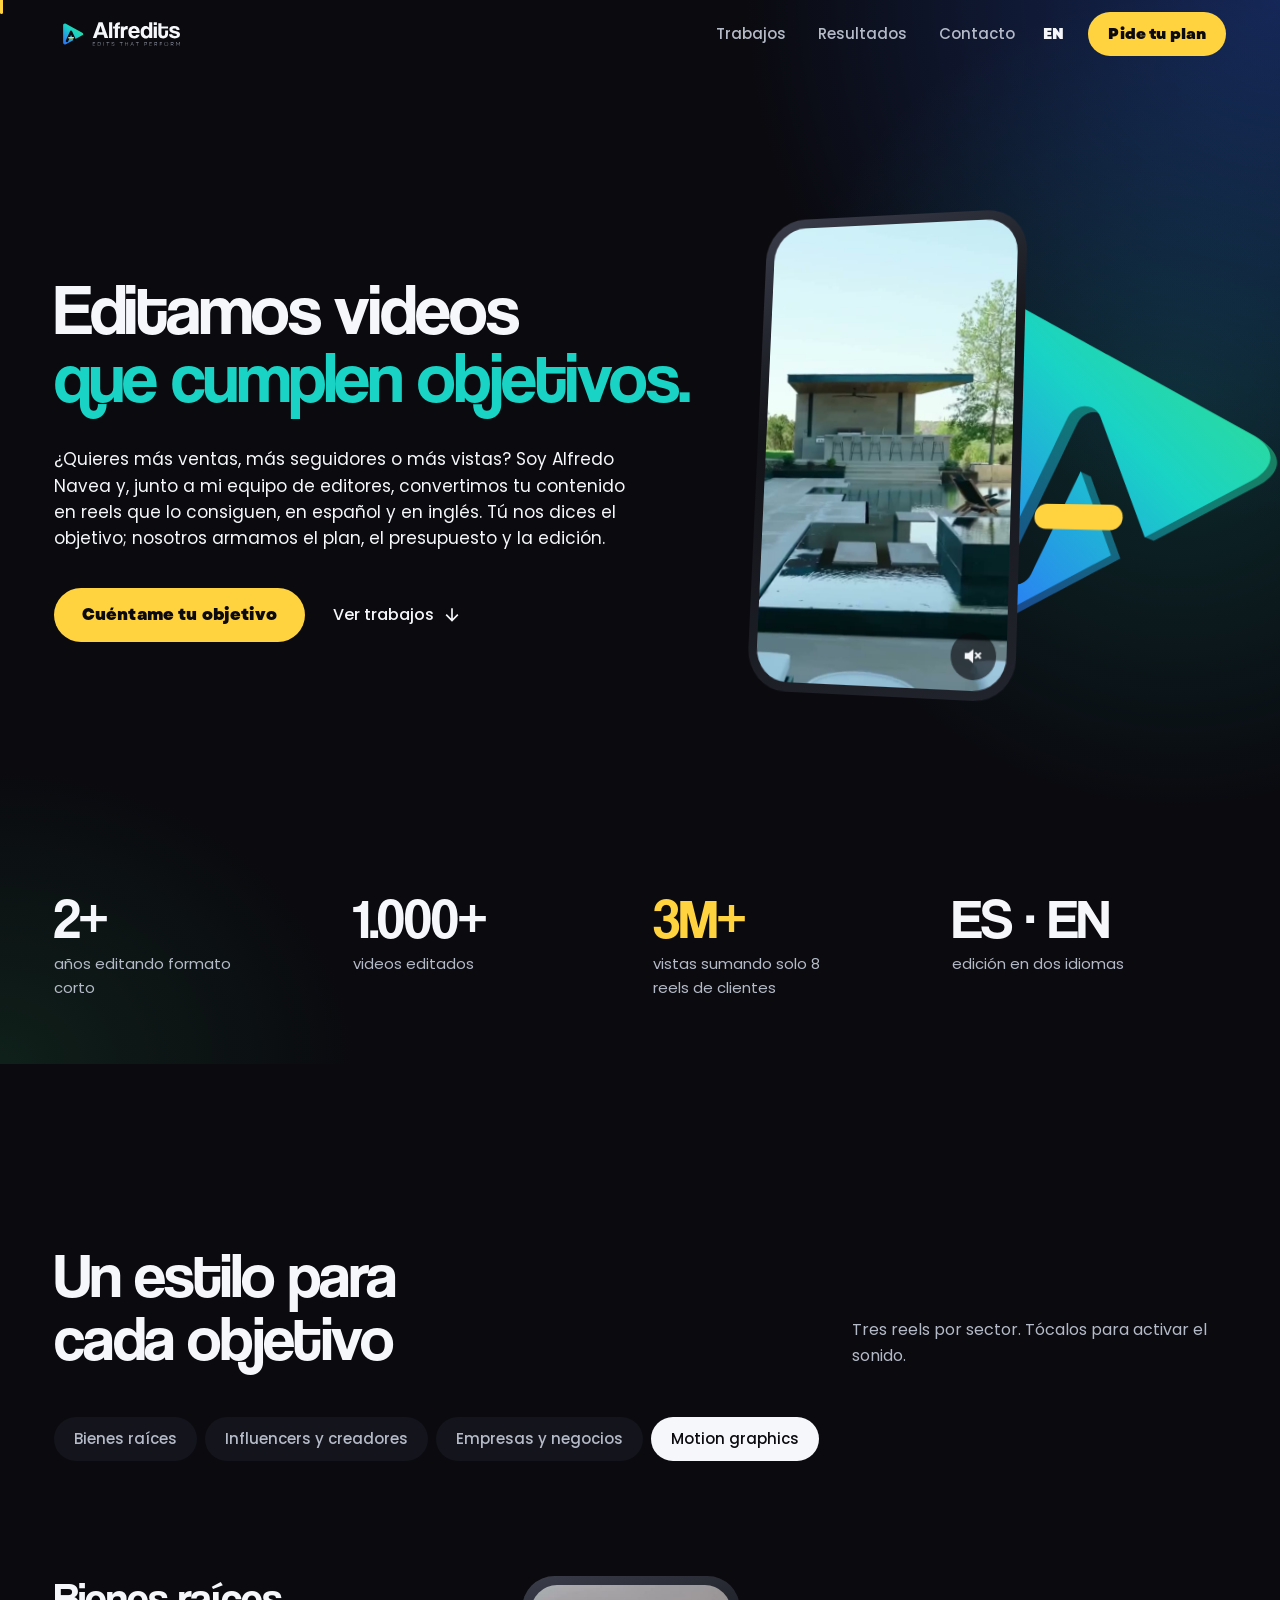
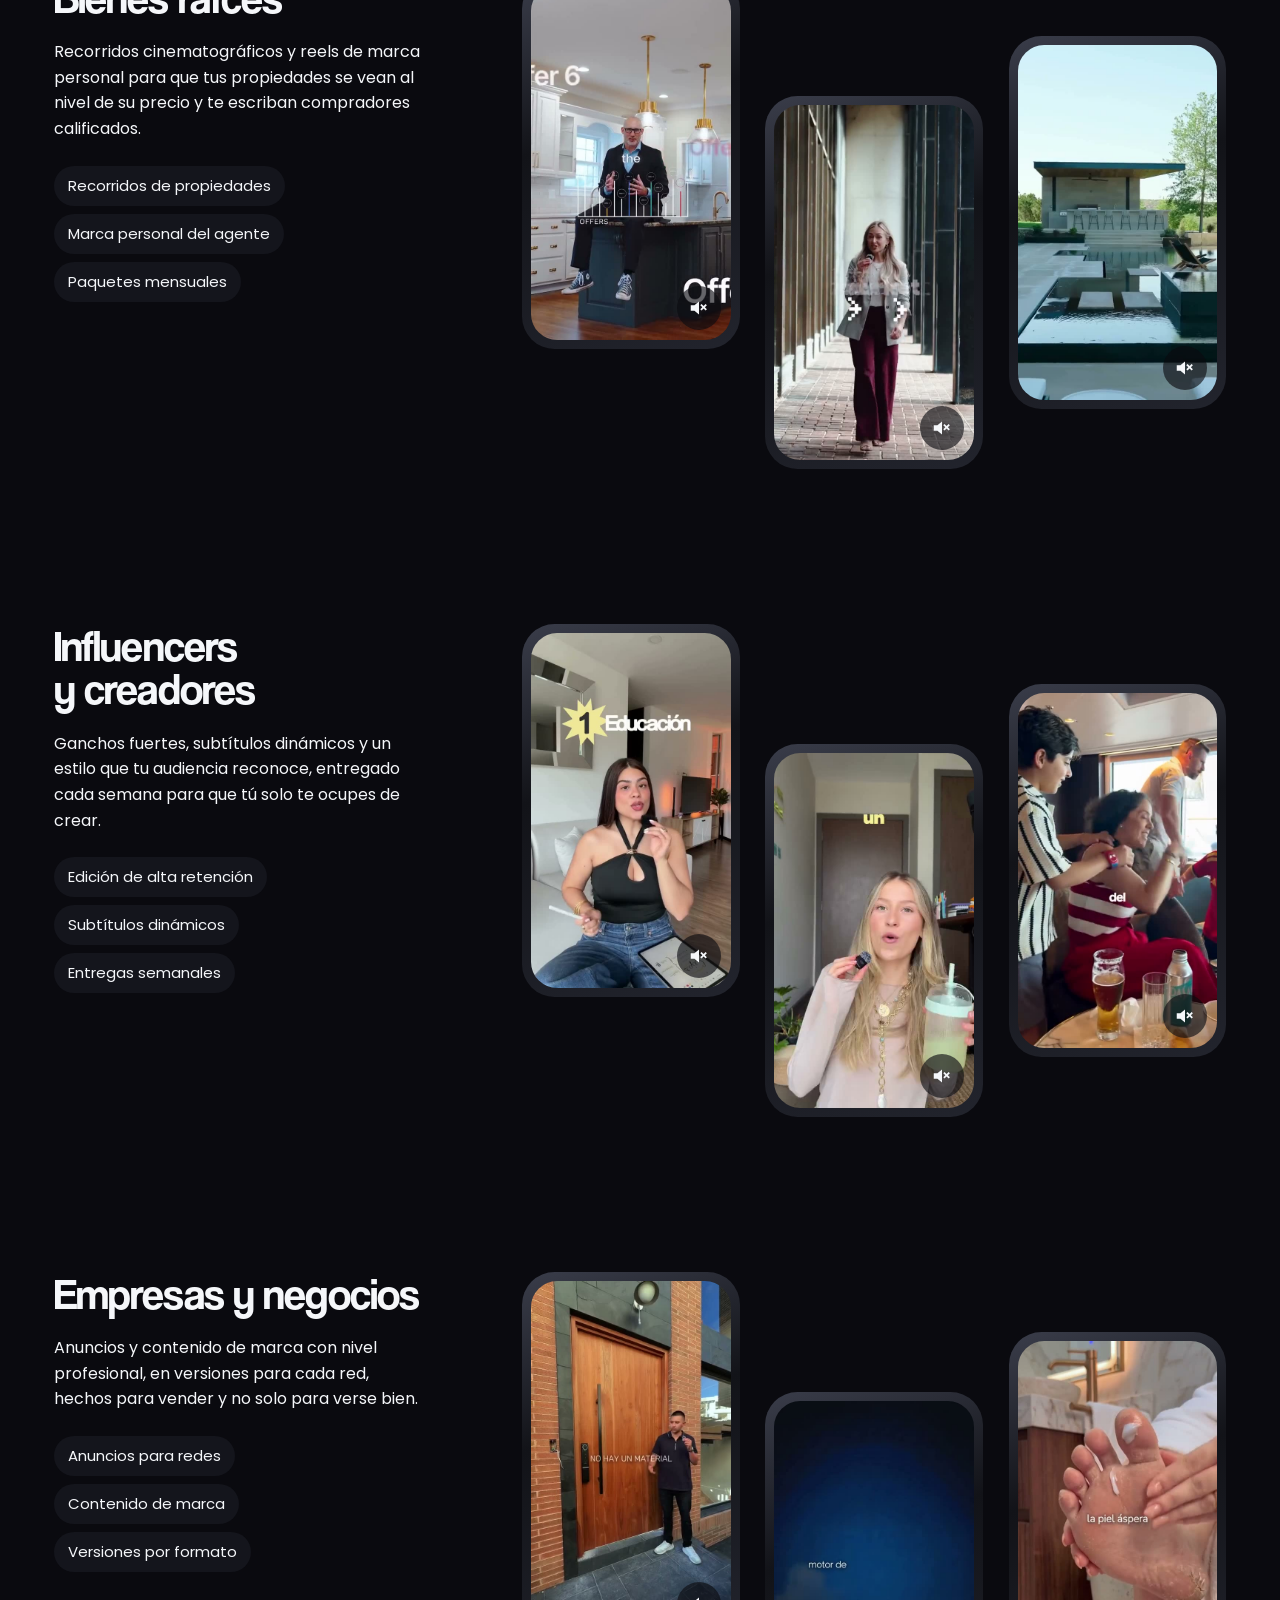
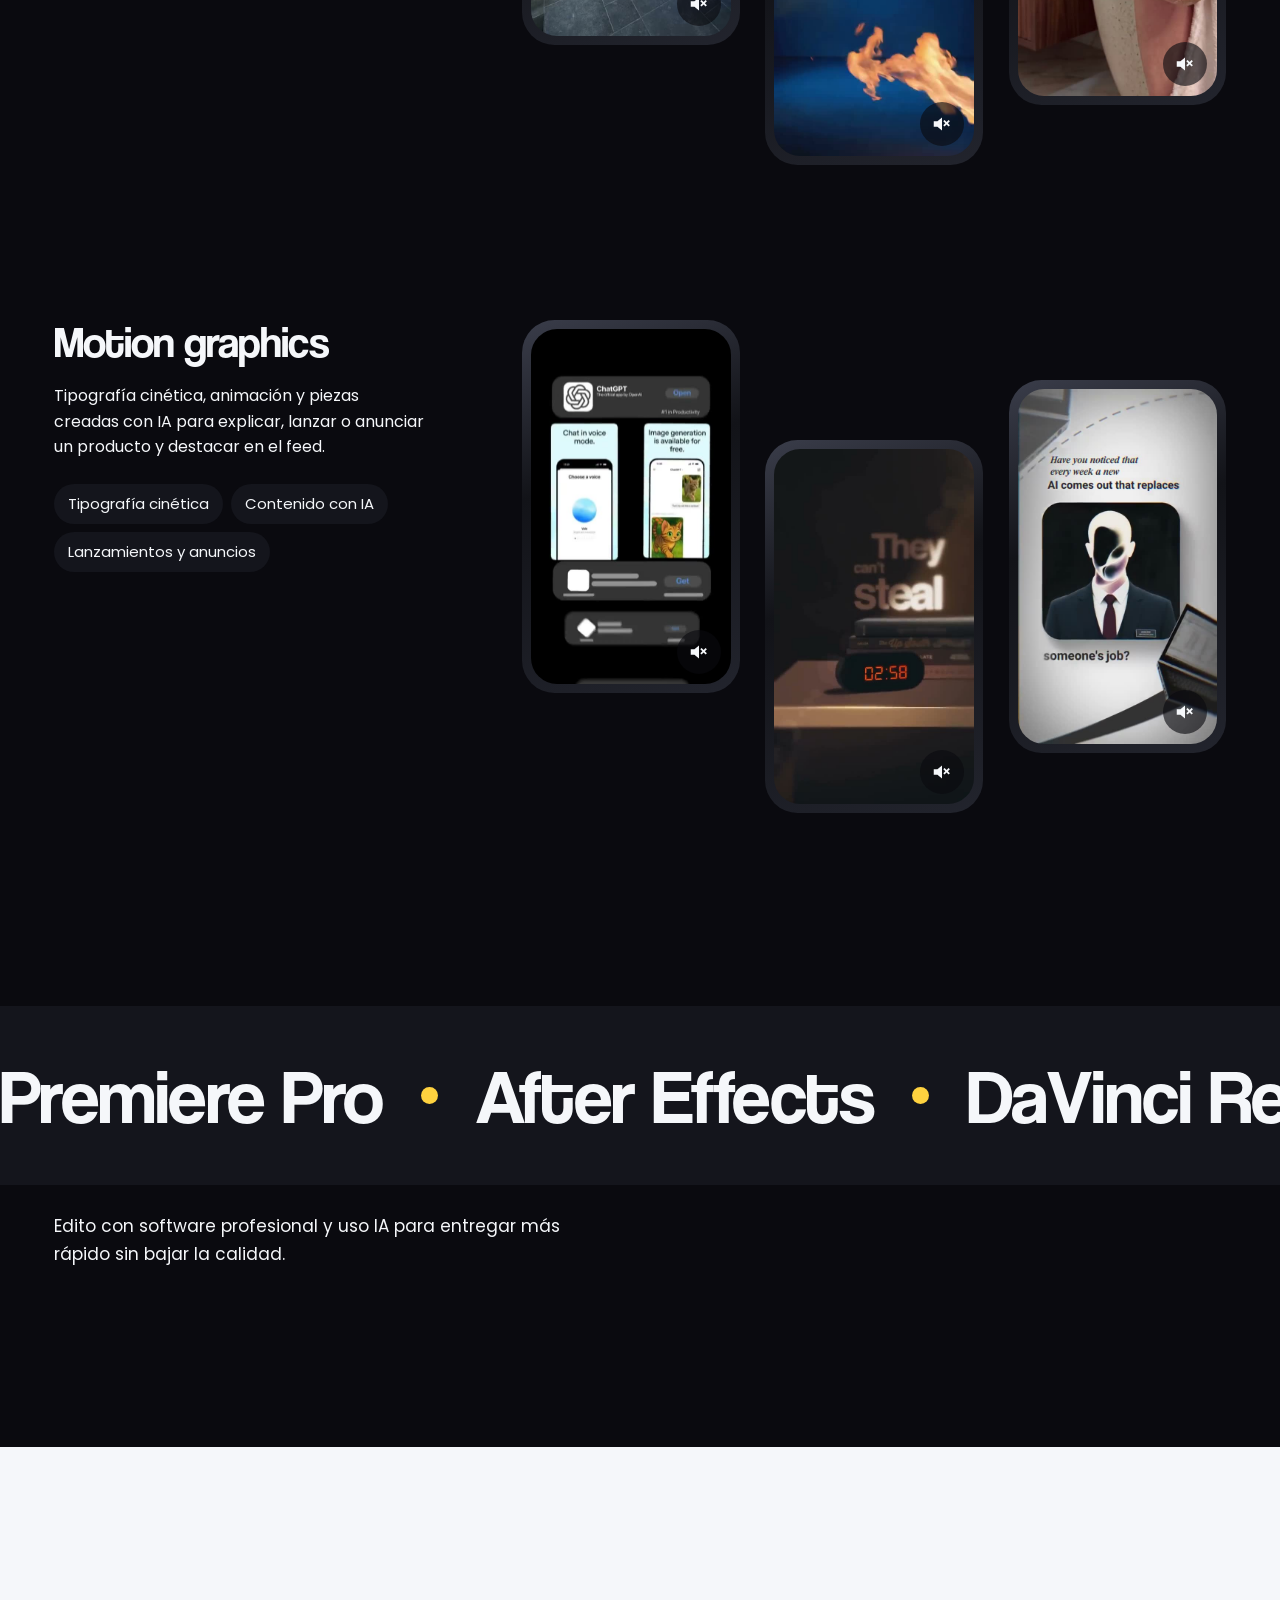
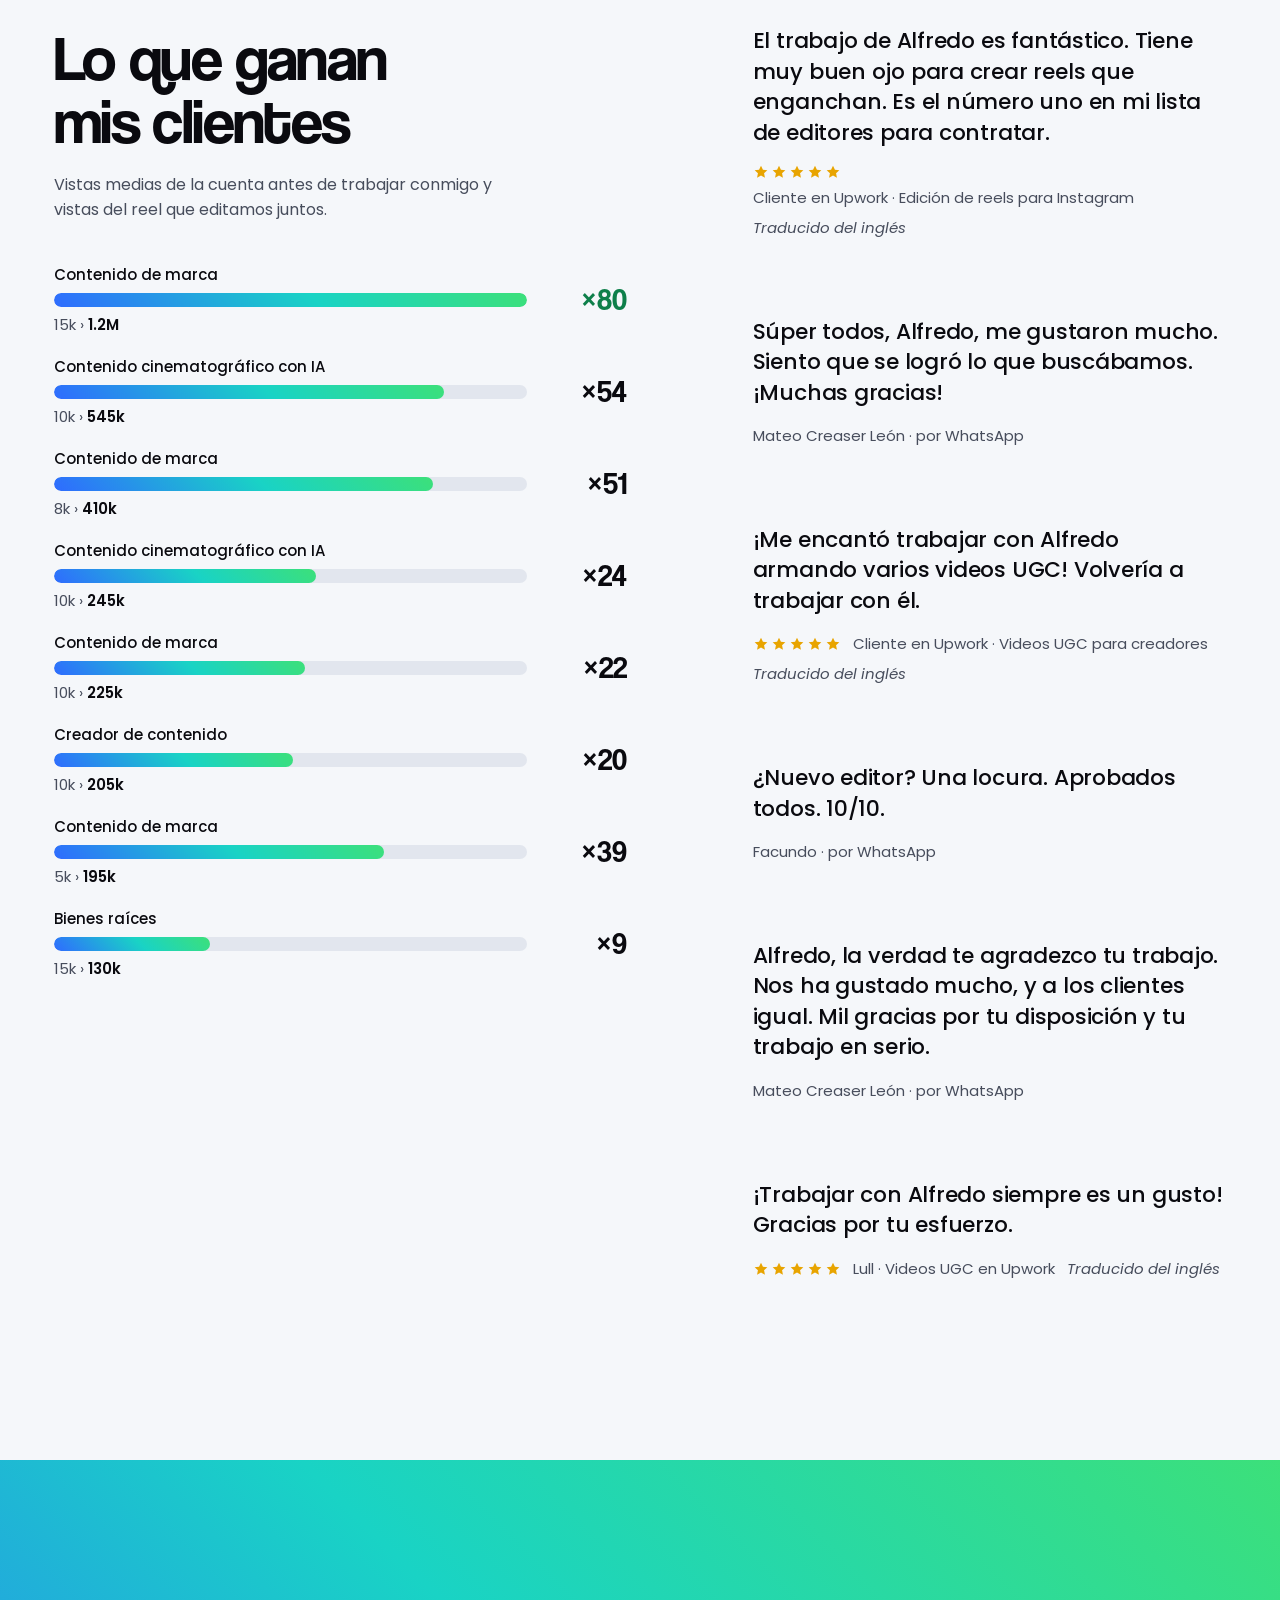
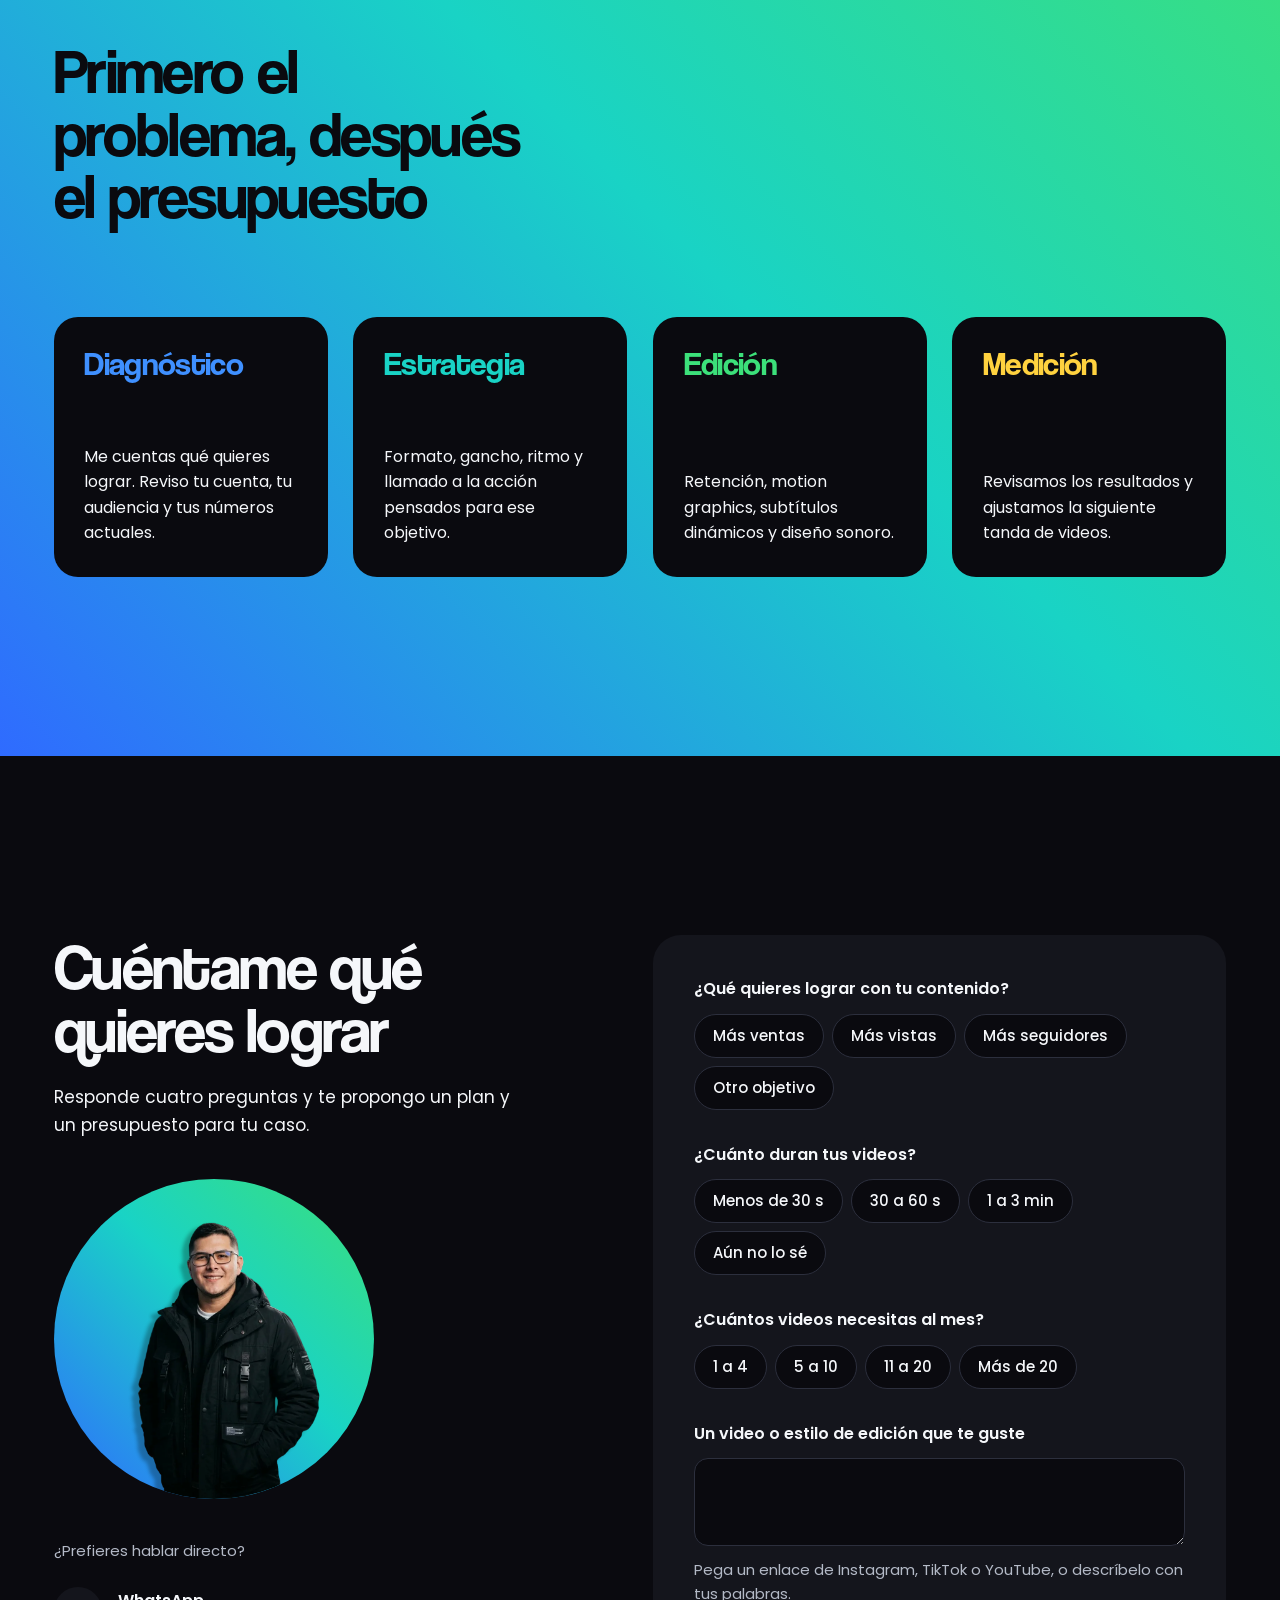
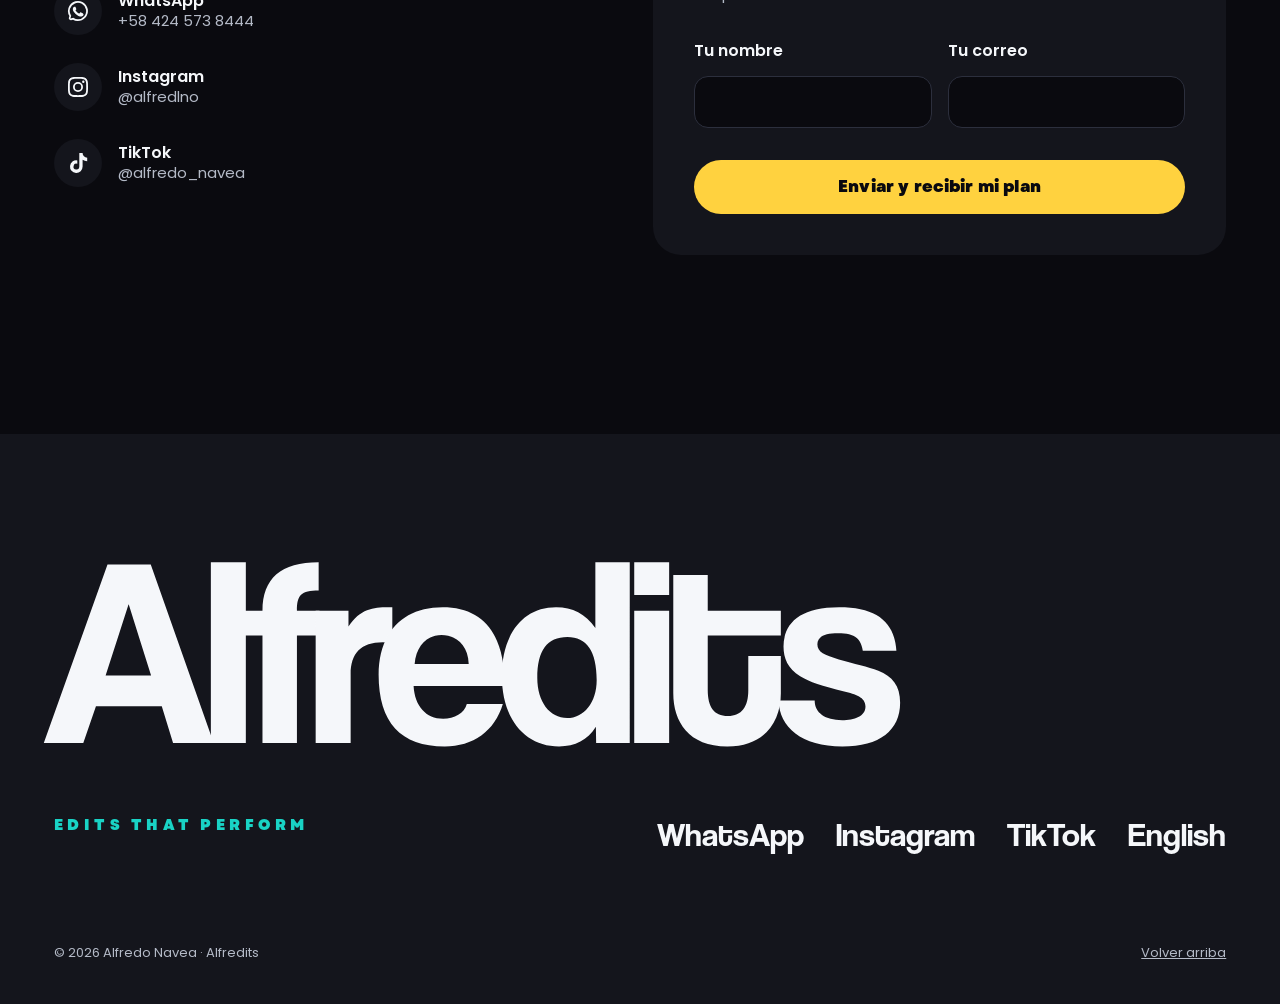
==== commit c5245c49: "Formulario: envío por correo con Web3Forms Co-Authored-By: Claude Opus 5.5 <noreply@anthropic.com>" ====
--- a/index.html
+++ b/index.html
@@ -403,7 +403,7 @@
     </div>
     <input class="hp" type="checkbox" name="botcheck" tabindex="-1" autocomplete="off" aria-hidden="true">
     <button class="btn btn--block" type="submit">Enviar y recibir mi plan</button>
-    <p class="form__note">Se abrirá WhatsApp con tus respuestas listas para enviar.</p>
+    
     <p class="form__status" role="status" aria-live="polite"></p>
   </form>
 </section>
@@ -429,7 +429,7 @@
 
 <a class="wa-float" href="https://wa.me/584245738444?text=Hola%20Alfredo%2C%20vi%20tu%20web%20y%20quiero%20informaci%C3%B3n." target="_blank" rel="noopener" aria-label="Escríbeme por WhatsApp"><svg viewBox="0 0 24 24" aria-hidden="true" focusable="false"><path fill="currentColor" d="M12 2a10 10 0 0 0-8.6 15.1L2 22l5-1.3A10 10 0 1 0 12 2Zm0 18.2c-1.5 0-3-.4-4.3-1.2l-.3-.2-3 .8.8-2.9-.2-.3A8.2 8.2 0 1 1 12 20.2Zm4.5-6.1c-.2-.1-1.5-.7-1.7-.8-.2-.1-.4-.1-.6.1l-.8 1c-.1.2-.3.2-.5.1a6.7 6.7 0 0 1-3.3-2.9c-.3-.4.2-.4.7-1.3.1-.2 0-.3 0-.4l-.8-1.8c-.2-.5-.4-.4-.6-.4h-.5a1 1 0 0 0-.7.3 3 3 0 0 0-.9 2.2 5.2 5.2 0 0 0 1.1 2.7 11.8 11.8 0 0 0 4.5 4c1.7.7 2.3.8 3.2.6.5-.1 1.5-.6 1.7-1.2.2-.6.2-1.1.2-1.2l-.5-.3Z"/></svg></a>
 
-<script>window.ALF={"lang": "es", "key": "", "wa": "584245738444", "msg": {"f_enviando": "Enviando…", "f_ok": "¡Listo! Recibí tu solicitud. Te escribo a tu correo con tu plan.", "f_error": "No se pudo enviar. Escríbeme por WhatsApp y lo vemos al momento.", "f_falta": "Revisa los campos marcados.", "f_email_mal": "Escribe un correo válido, por ejemplo nombre@gmail.com.", "f_wa_intro": "Hola Alfredo, quiero un plan para mi contenido.", "f_asunto": "Nueva solicitud desde la web de Alfredits", "f_enviar": "Enviar y recibir mi plan"}, "labels": {"objetivo": "¿Qué quieres lograr con tu contenido?", "duracion": "¿Cuánto duran tus videos?", "volumen": "¿Cuántos videos necesitas al mes?", "referencia": "Un video o estilo de edición que te guste", "nombre": "Tu nombre", "email": "Tu correo"}}</script>
+<script>window.ALF={"lang": "es", "key": "d2028e0f-f655-42e5-9f42-e72b4b17facd", "wa": "584245738444", "msg": {"f_enviando": "Enviando…", "f_ok": "¡Listo! Recibí tu solicitud. Te escribo a tu correo con tu plan.", "f_error": "No se pudo enviar. Escríbeme por WhatsApp y lo vemos al momento.", "f_falta": "Revisa los campos marcados.", "f_email_mal": "Escribe un correo válido, por ejemplo nombre@gmail.com.", "f_wa_intro": "Hola Alfredo, quiero un plan para mi contenido.", "f_asunto": "Nueva solicitud desde la web de Alfredits", "f_enviar": "Enviar y recibir mi plan"}, "labels": {"objetivo": "¿Qué quieres lograr con tu contenido?", "duracion": "¿Cuánto duran tus videos?", "volumen": "¿Cuántos videos necesitas al mes?", "referencia": "Un video o estilo de edición que te guste", "nombre": "Tu nombre", "email": "Tu correo"}}</script>
 <script src="assets/js/main.js?v=8" defer></script>
 </body>
 </html>
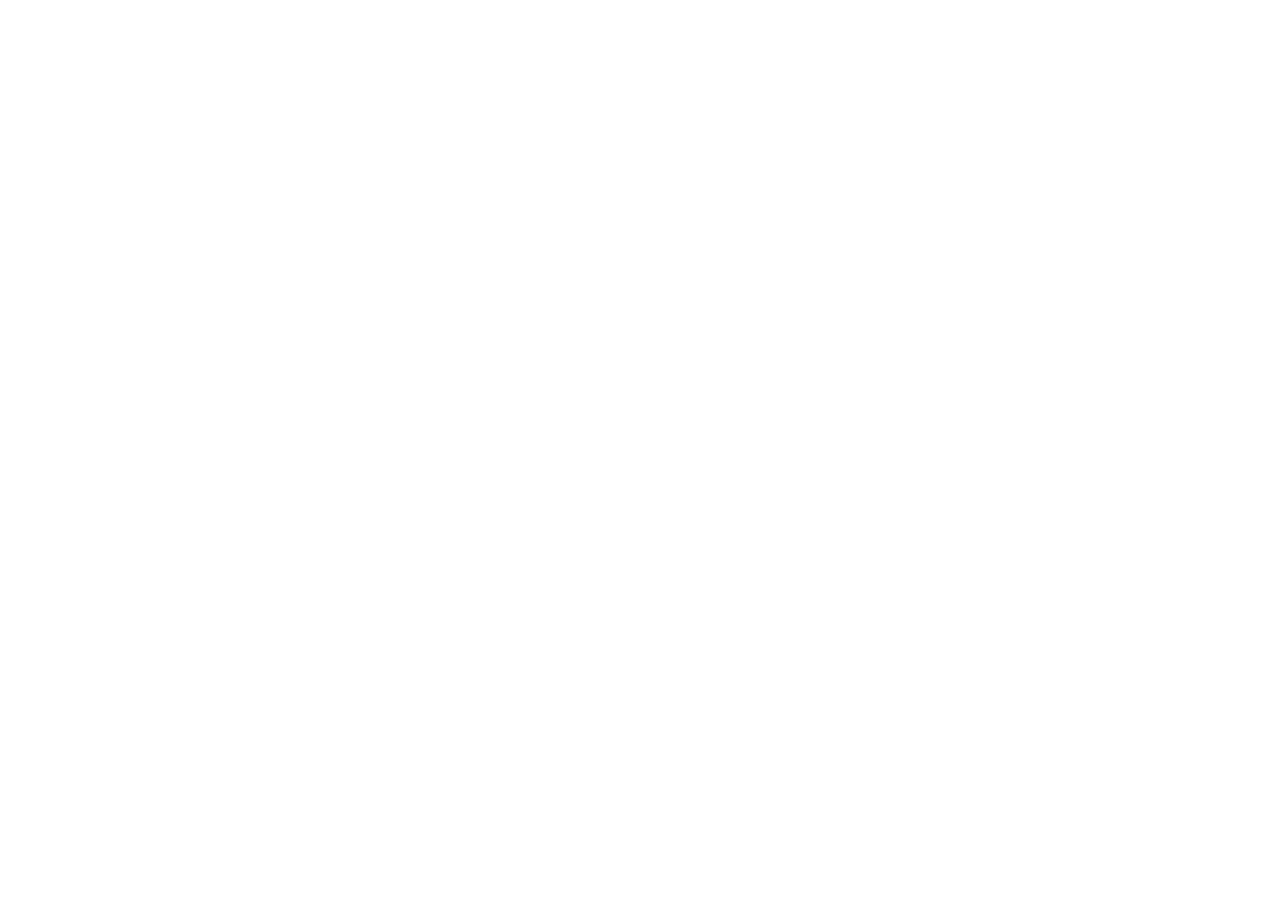
==== commit dad60a02: "La web se mudó a alfredits.github.io: redirección Co-Authored-By: Claude Opus 5.5 <noreply@anthropic" ====
--- a/index.html
+++ b/index.html
@@ -2,434 +2,13 @@
 <html lang="es">
 <head>
 <meta charset="utf-8">
-<meta name="viewport" content="width=device-width, initial-scale=1, viewport-fit=cover">
-<title>Alfredits · Editor de reels que venden | Alfredo Navea</title>
-<meta name="description" content="Alfredo Navea (Alfredits), editor de reels, TikToks y shorts en español e inglés para bienes raíces, creadores y marcas. Más ventas, vistas y seguidores.">
-<meta name="author" content="Alfredo Navea">
-<meta name="robots" content="index, follow, max-image-preview:large, max-video-preview:-1">
-<link rel="canonical" href="https://naveaalfredo-cell.github.io/">
-<link rel="alternate" hreflang="es" href="https://naveaalfredo-cell.github.io/">
-<link rel="alternate" hreflang="en" href="https://naveaalfredo-cell.github.io/en/">
-<link rel="alternate" hreflang="x-default" href="https://naveaalfredo-cell.github.io/">
-<meta name="theme-color" content="#0A0A0F">
-<meta name="color-scheme" content="dark">
-<link rel="icon" href="assets/img/isotipo-color.svg" type="image/svg+xml">
-<link rel="icon" href="favicon.ico" sizes="32x32">
-<link rel="apple-touch-icon" href="assets/img/apple-touch-icon.png">
-<meta property="og:type" content="website">
-<meta property="og:site_name" content="Alfredits">
-<meta property="og:title" content="Alfredits · Editor de reels que venden | Alfredo Navea">
-<meta property="og:description" content="Alfredo Navea (Alfredits), editor de reels, TikToks y shorts en español e inglés para bienes raíces, creadores y marcas. Más ventas, vistas y seguidores.">
-<meta property="og:url" content="https://naveaalfredo-cell.github.io/">
-<meta property="og:locale" content="es_ES">
-<meta property="og:locale:alternate" content="en_US">
-<meta property="og:image" content="https://naveaalfredo-cell.github.io/assets/img/og.jpg">
-<meta property="og:image:width" content="1200">
-<meta property="og:image:height" content="630">
-<meta property="og:image:alt" content="Alfredits, editor de reels: edits that perform">
-<meta name="twitter:card" content="summary_large_image">
-<meta name="twitter:title" content="Alfredits · Editor de reels que venden | Alfredo Navea">
-<meta name="twitter:description" content="Alfredo Navea (Alfredits), editor de reels, TikToks y shorts en español e inglés para bienes raíces, creadores y marcas. Más ventas, vistas y seguidores.">
-<meta name="twitter:image" content="https://naveaalfredo-cell.github.io/assets/img/og.jpg">
-<link rel="preload" href="assets/fonts/Coolvetica-Rg.woff2" as="font" type="font/woff2" crossorigin>
-<link rel="preconnect" href="https://fonts.googleapis.com">
-<link rel="preconnect" href="https://fonts.gstatic.com" crossorigin>
-<link rel="stylesheet" href="https://fonts.googleapis.com/css2?family=Poppins:wght@400;500;600&display=swap">
-<link rel="stylesheet" href="assets/css/styles.css?v=8">
-<script>document.documentElement.classList.add('js')</script>
-<script type="application/ld+json">{"@context": "https://schema.org", "@graph": [{"@type": "Person", "@id": "https://naveaalfredo-cell.github.io/#alfredo", "name": "Alfredo Navea", "alternateName": "Alfredits", "jobTitle": "Editor de video", "description": "Alfredo Navea (Alfredits), editor de reels, TikToks y shorts en español e inglés para bienes raíces, creadores y marcas. Más ventas, vistas y seguidores.", "image": "https://naveaalfredo-cell.github.io/assets/img/alfredo-chaqueta.webp", "url": "https://naveaalfredo-cell.github.io/", "knowsLanguage": ["es", "en"], "knowsAbout": ["Video editing", "Short-form video", "Motion graphics", "Sound design", "Real estate video", "Instagram Reels", "TikTok", "YouTube Shorts"], "sameAs": ["https://www.instagram.com/alfredlno/", "https://www.tiktok.com/@alfredo_navea"], "worksFor": {"@id": "https://naveaalfredo-cell.github.io/#alfredits"}}, {"@type": "Organization", "@id": "https://naveaalfredo-cell.github.io/#alfredits", "name": "Alfredits", "slogan": "Edits that perform", "url": "https://naveaalfredo-cell.github.io/", "logo": {"@type": "ImageObject", "url": "https://naveaalfredo-cell.github.io/assets/img/apple-touch-icon.png", "width": 180, "height": 180}, "image": "https://naveaalfredo-cell.github.io/assets/img/og.jpg", "description": "Alfredo Navea (Alfredits), editor de reels, TikToks y shorts en español e inglés para bienes raíces, creadores y marcas. Más ventas, vistas y seguidores.", "founder": {"@id": "https://naveaalfredo-cell.github.io/#alfredo"}, "contactPoint": {"@type": "ContactPoint", "telephone": "+584245738444", "contactType": "sales", "availableLanguage": ["Spanish", "English"]}, "areaServed": "Worldwide", "knowsAbout": ["Video editing", "Short-form video", "Motion graphics", "AI video", "Real estate marketing video", "Content creator editing", "Brand content"], "availableLanguage": ["Spanish", "English"], "sameAs": ["https://www.instagram.com/alfredlno/", "https://www.tiktok.com/@alfredo_navea"], "hasOfferCatalog": {"@type": "OfferCatalog", "name": "Un estilo para cada objetivo", "itemListElement": [{"@type": "Offer", "itemOffered": {"@type": "Service", "name": "Bienes raíces", "description": "Recorridos cinematográficos y reels de marca personal para que tus propiedades se vean al nivel de su precio y te escriban compradores calificados."}}, {"@type": "Offer", "itemOffered": {"@type": "Service", "name": "Influencers y creadores", "description": "Ganchos fuertes, subtítulos dinámicos y un estilo que tu audiencia reconoce, entregado cada semana para que tú solo te ocupes de crear."}}, {"@type": "Offer", "itemOffered": {"@type": "Service", "name": "Empresas y negocios", "description": "Anuncios y contenido de marca con nivel profesional, en versiones para cada red, hechos para vender y no solo para verse bien."}}, {"@type": "Offer", "itemOffered": {"@type": "Service", "name": "Motion graphics", "description": "Tipografía cinética, animación y piezas creadas con IA para explicar, lanzar o anunciar un producto y destacar en el feed."}}]}}, {"@type": "WebSite", "@id": "https://naveaalfredo-cell.github.io/#web", "url": "https://naveaalfredo-cell.github.io/", "name": "Alfredits", "inLanguage": ["es", "en"], "publisher": {"@id": "https://naveaalfredo-cell.github.io/#alfredits"}}, {"@type": "WebPage", "@id": "https://naveaalfredo-cell.github.io/#pagina", "url": "https://naveaalfredo-cell.github.io/", "name": "Alfredits · Editor de reels que venden | Alfredo Navea", "description": "Alfredo Navea (Alfredits), editor de reels, TikToks y shorts en español e inglés para bienes raíces, creadores y marcas. Más ventas, vistas y seguidores.", "inLanguage": "es", "isPartOf": {"@id": "https://naveaalfredo-cell.github.io/#web"}, "about": {"@id": "https://naveaalfredo-cell.github.io/#alfredits"}, "primaryImageOfPage": "https://naveaalfredo-cell.github.io/assets/img/og.jpg", "speakable": {"@type": "SpeakableSpecification", "cssSelector": [".hero__title", ".hero__text"]}, "hasPart": [{"@type": "VideoObject", "name": "Reel de Bienes raíces 1", "description": "Recorridos cinematográficos y reels de marca personal para que tus propiedades se vean al nivel de su precio y te escriban compradores calificados.", "thumbnailUrl": "https://naveaalfredo-cell.github.io/assets/poster/inmobiliaria-1.jpg", "contentUrl": "https://naveaalfredo-cell.github.io/assets/video/inmobiliaria-1.mp4", "uploadDate": "2026-10-29", "creator": {"@id": "https://naveaalfredo-cell.github.io/#alfredo"}}, {"@type": "VideoObject", "name": "Reel de Bienes raíces 2", "description": "Recorridos cinematográficos y reels de marca personal para que tus propiedades se vean al nivel de su precio y te escriban compradores calificados.", "thumbnailUrl": "https://naveaalfredo-cell.github.io/assets/poster/inmobiliaria-2.jpg", "contentUrl": "https://naveaalfredo-cell.github.io/assets/video/inmobiliaria-2.mp4", "uploadDate": "2026-10-29", "creator": {"@id": "https://naveaalfredo-cell.github.io/#alfredo"}}, {"@type": "VideoObject", "name": "Reel de Bienes raíces 3", "description": "Recorridos cinematográficos y reels de marca personal para que tus propiedades se vean al nivel de su precio y te escriban compradores calificados.", "thumbnailUrl": "https://naveaalfredo-cell.github.io/assets/poster/inmobiliaria-3.jpg", "contentUrl": "https://naveaalfredo-cell.github.io/assets/video/inmobiliaria-3.mp4", "uploadDate": "2026-10-29", "creator": {"@id": "https://naveaalfredo-cell.github.io/#alfredo"}}, {"@type": "VideoObject", "name": "Reel de Influencers y creadores 1", "description": "Ganchos fuertes, subtítulos dinámicos y un estilo que tu audiencia reconoce, entregado cada semana para que tú solo te ocupes de crear.", "thumbnailUrl": "https://naveaalfredo-cell.github.io/assets/poster/creadores-1.jpg", "contentUrl": "https://naveaalfredo-cell.github.io/assets/video/creadores-1.mp4", "uploadDate": "2026-10-29", "creator": {"@id": "https://naveaalfredo-cell.github.io/#alfredo"}}, {"@type": "VideoObject", "name": "Reel de Influencers y creadores 2", "description": "Ganchos fuertes, subtítulos dinámicos y un estilo que tu audiencia reconoce, entregado cada semana para que tú solo te ocupes de crear.", "thumbnailUrl": "https://naveaalfredo-cell.github.io/assets/poster/creadores-2.jpg", "contentUrl": "https://naveaalfredo-cell.github.io/assets/video/creadores-2.mp4", "uploadDate": "2026-10-29", "creator": {"@id": "https://naveaalfredo-cell.github.io/#alfredo"}}, {"@type": "VideoObject", "name": "Reel de Influencers y creadores 3", "description": "Ganchos fuertes, subtítulos dinámicos y un estilo que tu audiencia reconoce, entregado cada semana para que tú solo te ocupes de crear.", "thumbnailUrl": "https://naveaalfredo-cell.github.io/assets/poster/creadores-3.jpg", "contentUrl": "https://naveaalfredo-cell.github.io/assets/video/creadores-3.mp4", "uploadDate": "2026-10-29", "creator": {"@id": "https://naveaalfredo-cell.github.io/#alfredo"}}, {"@type": "VideoObject", "name": "Reel de Empresas y negocios 1", "description": "Anuncios y contenido de marca con nivel profesional, en versiones para cada red, hechos para vender y no solo para verse bien.", "thumbnailUrl": "https://naveaalfredo-cell.github.io/assets/poster/marcas-1.jpg", "contentUrl": "https://naveaalfredo-cell.github.io/assets/video/marcas-1.mp4", "uploadDate": "2026-10-29", "creator": {"@id": "https://naveaalfredo-cell.github.io/#alfredo"}}, {"@type": "VideoObject", "name": "Reel de Empresas y negocios 2", "description": "Anuncios y contenido de marca con nivel profesional, en versiones para cada red, hechos para vender y no solo para verse bien.", "thumbnailUrl": "https://naveaalfredo-cell.github.io/assets/poster/marcas-2.jpg", "contentUrl": "https://naveaalfredo-cell.github.io/assets/video/marcas-2.mp4", "uploadDate": "2026-10-29", "creator": {"@id": "https://naveaalfredo-cell.github.io/#alfredo"}}, {"@type": "VideoObject", "name": "Reel de Empresas y negocios 3", "description": "Anuncios y contenido de marca con nivel profesional, en versiones para cada red, hechos para vender y no solo para verse bien.", "thumbnailUrl": "https://naveaalfredo-cell.github.io/assets/poster/marcas-3.jpg", "contentUrl": "https://naveaalfredo-cell.github.io/assets/video/marcas-3.mp4", "uploadDate": "2026-10-29", "creator": {"@id": "https://naveaalfredo-cell.github.io/#alfredo"}}, {"@type": "VideoObject", "name": "Reel de Motion graphics 1", "description": "Tipografía cinética, animación y piezas creadas con IA para explicar, lanzar o anunciar un producto y destacar en el feed.", "thumbnailUrl": "https://naveaalfredo-cell.github.io/assets/poster/motion-1.jpg", "contentUrl": "https://naveaalfredo-cell.github.io/assets/video/motion-1.mp4", "uploadDate": "2026-10-29", "creator": {"@id": "https://naveaalfredo-cell.github.io/#alfredo"}}, {"@type": "VideoObject", "name": "Reel de Motion graphics 2", "description": "Tipografía cinética, animación y piezas creadas con IA para explicar, lanzar o anunciar un producto y destacar en el feed.", "thumbnailUrl": "https://naveaalfredo-cell.github.io/assets/poster/motion-2.jpg", "contentUrl": "https://naveaalfredo-cell.github.io/assets/video/motion-2.mp4", "uploadDate": "2026-10-29", "creator": {"@id": "https://naveaalfredo-cell.github.io/#alfredo"}}, {"@type": "VideoObject", "name": "Reel de Motion graphics 3", "description": "Tipografía cinética, animación y piezas creadas con IA para explicar, lanzar o anunciar un producto y destacar en el feed.", "thumbnailUrl": "https://naveaalfredo-cell.github.io/assets/poster/motion-3.jpg", "contentUrl": "https://naveaalfredo-cell.github.io/assets/video/motion-3.mp4", "uploadDate": "2026-10-29", "creator": {"@id": "https://naveaalfredo-cell.github.io/#alfredo"}}]}]}</script>
+<title>Alfredits se ha mudado</title>
+<meta name="viewport" content="width=device-width, initial-scale=1">
+<link rel="canonical" href="https://alfredits.github.io/">
+<meta http-equiv="refresh" content="0; url=https://alfredits.github.io/">
+<script>location.replace('https://alfredits.github.io' + location.pathname + location.search + location.hash)</script>
 </head>
-<body>
-<a class="skip" href="#contenido">Saltar al contenido</a>
-
-<div class="playhead" aria-hidden="true"><span class="playhead__bar"></span><span class="playhead__head"></span></div>
-
-<header class="nav">
-  <a class="nav__logo" href="#inicio" aria-label="Alfredits">
-    <img src="assets/img/logo-horizontal-blanco.svg" alt="Alfredits" width="128" height="37">
-  </a>
-  <nav class="nav__links" aria-label="Principal">
-    <a href="#trabajos">Trabajos</a>
-    <a href="#resultados">Resultados</a>
-    <a href="#contacto">Contacto</a>
-  </nav>
-  <div class="nav__end">
-    <a class="nav__lang" href="en/" hreflang="en" lang="en" aria-label="Ver la web en inglés">EN</a>
-    <a class="btn btn--sm" href="#contacto">Pide tu plan</a>
-  </div>
-</header>
-
-<main id="contenido">
-
-<section class="hero" id="inicio" data-hero>
-  <div class="hero__glow" aria-hidden="true"></div>
-  <div class="hero__copy">
-    <h1 class="hero__title" data-reveal><span>Editamos videos</span> <span>que cumplen objetivos.</span></h1>
-    <p class="hero__text" data-reveal>¿Quieres más ventas, más seguidores o más vistas? Soy Alfredo Navea y, junto a mi equipo de editores, convertimos tu contenido en reels que lo consiguen, en español y en inglés. Tú nos dices el objetivo; nosotros armamos el plan, el presupuesto y la edición.</p>
-    <div class="hero__actions" data-reveal>
-      <a class="btn" href="#contacto">Cuéntame tu objetivo</a>
-      <a class="link" href="#trabajos">Ver trabajos <svg viewBox="0 0 24 24" aria-hidden="true" focusable="false"><path fill="currentColor" d="M11 4h2v12.2l5.3-5.3 1.4 1.4L12 20l-7.7-7.7 1.4-1.4 5.3 5.3V4Z"/></svg></a>
-    </div>
-  </div>
-  <div class="hero__stage" aria-hidden="false">
-    <div class="iso3d" aria-hidden="true" data-iso>
-      <svg class="iso3d__layer" viewBox="0 0 120 120" aria-hidden="true" focusable="false"><defs><mask id="m-x0" maskUnits="userSpaceOnUse" x="0" y="0" width="120" height="120"><rect width="120" height="120" fill="#fff"/><path d="M40 86 L55 52 L70 86" fill="none" stroke="#000" stroke-width="9" stroke-linecap="round" stroke-linejoin="round"/></mask><linearGradient id="g-x0" x1="26" y1="100" x2="100" y2="20" gradientUnits="userSpaceOnUse"><stop offset="0" stop-color="#1b3e94"/><stop offset=".55" stop-color="#0f7d75"/><stop offset="1" stop-color="#238446"/></linearGradient></defs><path mask="url(#m-x0)" d="M36 22 C31 19 26 22 26 28 V92 C26 98 31 101 36 98 L96 65 C101 62 101 58 96 55 Z" fill="url(#g-x0)"/></svg><svg class="iso3d__layer" viewBox="0 0 120 120" aria-hidden="true" focusable="false"><defs><mask id="m-x1" maskUnits="userSpaceOnUse" x="0" y="0" width="120" height="120"><rect width="120" height="120" fill="#fff"/><path d="M40 86 L55 52 L70 86" fill="none" stroke="#000" stroke-width="9" stroke-linecap="round" stroke-linejoin="round"/></mask><linearGradient id="g-x1" x1="26" y1="100" x2="100" y2="20" gradientUnits="userSpaceOnUse"><stop offset="0" stop-color="#1b3e94"/><stop offset=".55" stop-color="#0f7d75"/><stop offset="1" stop-color="#238446"/></linearGradient></defs><path mask="url(#m-x1)" d="M36 22 C31 19 26 22 26 28 V92 C26 98 31 101 36 98 L96 65 C101 62 101 58 96 55 Z" fill="url(#g-x1)"/></svg><svg class="iso3d__layer" viewBox="0 0 120 120" aria-hidden="true" focusable="false"><defs><mask id="m-x2" maskUnits="userSpaceOnUse" x="0" y="0" width="120" height="120"><rect width="120" height="120" fill="#fff"/><path d="M40 86 L55 52 L70 86" fill="none" stroke="#000" stroke-width="9" stroke-linecap="round" stroke-linejoin="round"/></mask><linearGradient id="g-x2" x1="26" y1="100" x2="100" y2="20" gradientUnits="userSpaceOnUse"><stop offset="0" stop-color="#1b3e94"/><stop offset=".55" stop-color="#0f7d75"/><stop offset="1" stop-color="#238446"/></linearGradient></defs><path mask="url(#m-x2)" d="M36 22 C31 19 26 22 26 28 V92 C26 98 31 101 36 98 L96 65 C101 62 101 58 96 55 Z" fill="url(#g-x2)"/></svg><svg class="iso3d__layer" viewBox="0 0 120 120" aria-hidden="true" focusable="false"><defs><mask id="m-x3" maskUnits="userSpaceOnUse" x="0" y="0" width="120" height="120"><rect width="120" height="120" fill="#fff"/><path d="M40 86 L55 52 L70 86" fill="none" stroke="#000" stroke-width="9" stroke-linecap="round" stroke-linejoin="round"/></mask><linearGradient id="g-x3" x1="26" y1="100" x2="100" y2="20" gradientUnits="userSpaceOnUse"><stop offset="0" stop-color="#1b3e94"/><stop offset=".55" stop-color="#0f7d75"/><stop offset="1" stop-color="#238446"/></linearGradient></defs><path mask="url(#m-x3)" d="M36 22 C31 19 26 22 26 28 V92 C26 98 31 101 36 98 L96 65 C101 62 101 58 96 55 Z" fill="url(#g-x3)"/></svg><svg class="iso3d__layer" viewBox="0 0 120 120" aria-hidden="true" focusable="false"><defs><mask id="m-x4" maskUnits="userSpaceOnUse" x="0" y="0" width="120" height="120"><rect width="120" height="120" fill="#fff"/><path d="M40 86 L55 52 L70 86" fill="none" stroke="#000" stroke-width="9" stroke-linecap="round" stroke-linejoin="round"/></mask><linearGradient id="g-x4" x1="26" y1="100" x2="100" y2="20" gradientUnits="userSpaceOnUse"><stop offset="0" stop-color="#1b3e94"/><stop offset=".55" stop-color="#0f7d75"/><stop offset="1" stop-color="#238446"/></linearGradient></defs><path mask="url(#m-x4)" d="M36 22 C31 19 26 22 26 28 V92 C26 98 31 101 36 98 L96 65 C101 62 101 58 96 55 Z" fill="url(#g-x4)"/></svg><svg class="iso3d__layer" viewBox="0 0 120 120" aria-hidden="true" focusable="false"><defs><mask id="m-x5" maskUnits="userSpaceOnUse" x="0" y="0" width="120" height="120"><rect width="120" height="120" fill="#fff"/><path d="M40 86 L55 52 L70 86" fill="none" stroke="#000" stroke-width="9" stroke-linecap="round" stroke-linejoin="round"/></mask><linearGradient id="g-x5" x1="26" y1="100" x2="100" y2="20" gradientUnits="userSpaceOnUse"><stop offset="0" stop-color="#1b3e94"/><stop offset=".55" stop-color="#0f7d75"/><stop offset="1" stop-color="#238446"/></linearGradient></defs><path mask="url(#m-x5)" d="M36 22 C31 19 26 22 26 28 V92 C26 98 31 101 36 98 L96 65 C101 62 101 58 96 55 Z" fill="url(#g-x5)"/></svg><svg class="iso3d__layer" viewBox="0 0 120 120" aria-hidden="true" focusable="false"><defs><mask id="m-x6" maskUnits="userSpaceOnUse" x="0" y="0" width="120" height="120"><rect width="120" height="120" fill="#fff"/><path d="M40 86 L55 52 L70 86" fill="none" stroke="#000" stroke-width="9" stroke-linecap="round" stroke-linejoin="round"/></mask><linearGradient id="g-x6" x1="26" y1="100" x2="100" y2="20" gradientUnits="userSpaceOnUse"><stop offset="0" stop-color="#1b3e94"/><stop offset=".55" stop-color="#0f7d75"/><stop offset="1" stop-color="#238446"/></linearGradient></defs><path mask="url(#m-x6)" d="M36 22 C31 19 26 22 26 28 V92 C26 98 31 101 36 98 L96 65 C101 62 101 58 96 55 Z" fill="url(#g-x6)"/></svg><svg class="iso3d__layer" viewBox="0 0 120 120" aria-hidden="true" focusable="false"><defs><mask id="m-x7" maskUnits="userSpaceOnUse" x="0" y="0" width="120" height="120"><rect width="120" height="120" fill="#fff"/><path d="M40 86 L55 52 L70 86" fill="none" stroke="#000" stroke-width="9" stroke-linecap="round" stroke-linejoin="round"/></mask><linearGradient id="g-x7" x1="26" y1="100" x2="100" y2="20" gradientUnits="userSpaceOnUse"><stop offset="0" stop-color="#1b3e94"/><stop offset=".55" stop-color="#0f7d75"/><stop offset="1" stop-color="#238446"/></linearGradient></defs><path mask="url(#m-x7)" d="M36 22 C31 19 26 22 26 28 V92 C26 98 31 101 36 98 L96 65 C101 62 101 58 96 55 Z" fill="url(#g-x7)"/></svg><svg class="iso3d__layer" viewBox="0 0 120 120" aria-hidden="true" focusable="false"><defs><mask id="m-x8" maskUnits="userSpaceOnUse" x="0" y="0" width="120" height="120"><rect width="120" height="120" fill="#fff"/><path d="M40 86 L55 52 L70 86" fill="none" stroke="#000" stroke-width="9" stroke-linecap="round" stroke-linejoin="round"/></mask><linearGradient id="g-x8" x1="26" y1="100" x2="100" y2="20" gradientUnits="userSpaceOnUse"><stop offset="0" stop-color="#1b3e94"/><stop offset=".55" stop-color="#0f7d75"/><stop offset="1" stop-color="#238446"/></linearGradient></defs><path mask="url(#m-x8)" d="M36 22 C31 19 26 22 26 28 V92 C26 98 31 101 36 98 L96 65 C101 62 101 58 96 55 Z" fill="url(#g-x8)"/></svg><svg class="iso3d__layer" viewBox="0 0 120 120" aria-hidden="true" focusable="false"><defs><mask id="m-x9" maskUnits="userSpaceOnUse" x="0" y="0" width="120" height="120"><rect width="120" height="120" fill="#fff"/><path d="M40 86 L55 52 L70 86" fill="none" stroke="#000" stroke-width="9" stroke-linecap="round" stroke-linejoin="round"/></mask><linearGradient id="g-x9" x1="26" y1="100" x2="100" y2="20" gradientUnits="userSpaceOnUse"><stop offset="0" stop-color="#1b3e94"/><stop offset=".55" stop-color="#0f7d75"/><stop offset="1" stop-color="#238446"/></linearGradient></defs><path mask="url(#m-x9)" d="M36 22 C31 19 26 22 26 28 V92 C26 98 31 101 36 98 L96 65 C101 62 101 58 96 55 Z" fill="url(#g-x9)"/></svg>
-      <svg class="iso3d__layer iso3d__front" viewBox="0 0 120 120" aria-hidden="true" focusable="false"><defs><mask id="m-front" maskUnits="userSpaceOnUse" x="0" y="0" width="120" height="120"><rect width="120" height="120" fill="#fff"/><path d="M40 86 L55 52 L70 86" fill="none" stroke="#000" stroke-width="9" stroke-linecap="round" stroke-linejoin="round"/></mask><linearGradient id="g-front" x1="26" y1="100" x2="100" y2="20" gradientUnits="userSpaceOnUse"><stop offset="0" stop-color="#2F6BFF"/><stop offset=".55" stop-color="#19D3C5"/><stop offset="1" stop-color="#3CE07A"/></linearGradient></defs><path mask="url(#m-front)" d="M36 22 C31 19 26 22 26 28 V92 C26 98 31 101 36 98 L96 65 C101 62 101 58 96 55 Z" fill="url(#g-front)"/><path d="M47 74 H63" stroke="#FFD23F" stroke-width="6" stroke-linecap="round"/></svg>
-    </div>
-    
-<figure class="phone phone--hero" data-phone>
-  <div class="phone__screen">
-    <video class="phone__video" muted loop playsinline preload="none" poster="assets/poster/inmobiliaria-3.jpg"
-      width="540" height="960" aria-label="Reel de bienes raíces editado por Alfredits" data-src="assets/video/inmobiliaria-3.mp4"></video>
-    <button class="phone__sound" type="button" data-sound aria-pressed="false"
-      data-on="Activar sonido" data-off="Silenciar">
-      <svg viewBox="0 0 24 24" aria-hidden="true" focusable="false"><path class="on" fill="currentColor" d="M3 9v6h4l5 4V5L7 9H3Zm13.5 3a4.5 4.5 0 0 0-2.5-4v8a4.5 4.5 0 0 0 2.5-4ZM14 3.2v2.1a7 7 0 0 1 0 13.4v2.1a9 9 0 0 0 0-17.6Z"/><path class="off" fill="currentColor" d="M3 9v6h4l5 4V5L7 9H3Zm17.6 0L19.2 7.6 17 9.8l-2.2-2.2L13.4 9l2.2 2.2-2.2 2.2 1.4 1.4 2.2-2.2 2.2 2.2 1.4-1.4-2.2-2.2L20.6 9Z"/></svg><span class="sr-only">Activar sonido</span>
-    </button>
-  </div>
-</figure>
-  </div>
-  <ul class="stats" data-reveal>
-    <li><strong>2+</strong><span>años editando formato corto</span></li>
-    <li><strong>1.000+</strong><span>videos editados</span></li>
-    <li><strong>3M+</strong><span>vistas sumando solo 8 reels de clientes</span></li>
-    <li><strong>ES · EN</strong><span>edición en dos idiomas</span></li>
-  </ul>
-</section>
-
-<section class="work" id="trabajos" aria-labelledby="trabajos-h2">
-  <div class="work__head">
-    <h2 class="h2" id="trabajos-h2" data-reveal>Un estilo para cada objetivo</h2>
-    <p class="work__text" data-reveal>Tres reels por sector. Tócalos para activar el sonido.</p>
-  </div>
-  <nav class="tabs" aria-label="Trabajos"><ul><li><a href="#inmobiliaria" data-tab="inmobiliaria">Bienes raíces</a></li><li><a href="#creadores" data-tab="creadores">Influencers y creadores</a></li><li><a href="#marcas" data-tab="marcas">Empresas y negocios</a></li><li><a href="#motion" data-tab="motion">Motion graphics</a></li></ul></nav>
-  
-  <article class="cat" id="inmobiliaria" data-cat="inmobiliaria">
-    <div class="cat__info" data-reveal>
-      <h3 class="cat__name">Bienes raíces</h3>
-      <p class="cat__text">Recorridos cinematográficos y reels de marca personal para que tus propiedades se vean al nivel de su precio y te escriban compradores calificados.</p>
-      <ul class="cat__list"><li>Recorridos de propiedades</li><li>Marca personal del agente</li><li>Paquetes mensuales</li></ul>
-    </div>
-    <div class="cat__reels" data-count="3">
-<figure class="phone phone--1" data-phone>
-  <div class="phone__screen">
-    <video class="phone__video" muted loop playsinline preload="none" poster="assets/poster/inmobiliaria-1.jpg"
-      width="540" height="960" aria-label="Reel de Bienes raíces 1" data-src="assets/video/inmobiliaria-1.mp4"></video>
-    <button class="phone__sound" type="button" data-sound aria-pressed="false"
-      data-on="Activar sonido" data-off="Silenciar">
-      <svg viewBox="0 0 24 24" aria-hidden="true" focusable="false"><path class="on" fill="currentColor" d="M3 9v6h4l5 4V5L7 9H3Zm13.5 3a4.5 4.5 0 0 0-2.5-4v8a4.5 4.5 0 0 0 2.5-4ZM14 3.2v2.1a7 7 0 0 1 0 13.4v2.1a9 9 0 0 0 0-17.6Z"/><path class="off" fill="currentColor" d="M3 9v6h4l5 4V5L7 9H3Zm17.6 0L19.2 7.6 17 9.8l-2.2-2.2L13.4 9l2.2 2.2-2.2 2.2 1.4 1.4 2.2-2.2 2.2 2.2 1.4-1.4-2.2-2.2L20.6 9Z"/></svg><span class="sr-only">Activar sonido</span>
-    </button>
-  </div>
-</figure>
-<figure class="phone phone--2" data-phone>
-  <div class="phone__screen">
-    <video class="phone__video" muted loop playsinline preload="none" poster="assets/poster/inmobiliaria-2.jpg"
-      width="540" height="960" aria-label="Reel de Bienes raíces 2" data-src="assets/video/inmobiliaria-2.mp4"></video>
-    <button class="phone__sound" type="button" data-sound aria-pressed="false"
-      data-on="Activar sonido" data-off="Silenciar">
-      <svg viewBox="0 0 24 24" aria-hidden="true" focusable="false"><path class="on" fill="currentColor" d="M3 9v6h4l5 4V5L7 9H3Zm13.5 3a4.5 4.5 0 0 0-2.5-4v8a4.5 4.5 0 0 0 2.5-4ZM14 3.2v2.1a7 7 0 0 1 0 13.4v2.1a9 9 0 0 0 0-17.6Z"/><path class="off" fill="currentColor" d="M3 9v6h4l5 4V5L7 9H3Zm17.6 0L19.2 7.6 17 9.8l-2.2-2.2L13.4 9l2.2 2.2-2.2 2.2 1.4 1.4 2.2-2.2 2.2 2.2 1.4-1.4-2.2-2.2L20.6 9Z"/></svg><span class="sr-only">Activar sonido</span>
-    </button>
-  </div>
-</figure>
-<figure class="phone phone--3" data-phone>
-  <div class="phone__screen">
-    <video class="phone__video" muted loop playsinline preload="none" poster="assets/poster/inmobiliaria-3.jpg"
-      width="540" height="960" aria-label="Reel de Bienes raíces 3" data-src="assets/video/inmobiliaria-3.mp4"></video>
-    <button class="phone__sound" type="button" data-sound aria-pressed="false"
-      data-on="Activar sonido" data-off="Silenciar">
-      <svg viewBox="0 0 24 24" aria-hidden="true" focusable="false"><path class="on" fill="currentColor" d="M3 9v6h4l5 4V5L7 9H3Zm13.5 3a4.5 4.5 0 0 0-2.5-4v8a4.5 4.5 0 0 0 2.5-4ZM14 3.2v2.1a7 7 0 0 1 0 13.4v2.1a9 9 0 0 0 0-17.6Z"/><path class="off" fill="currentColor" d="M3 9v6h4l5 4V5L7 9H3Zm17.6 0L19.2 7.6 17 9.8l-2.2-2.2L13.4 9l2.2 2.2-2.2 2.2 1.4 1.4 2.2-2.2 2.2 2.2 1.4-1.4-2.2-2.2L20.6 9Z"/></svg><span class="sr-only">Activar sonido</span>
-    </button>
-  </div>
-</figure>
-    </div>
-  </article>
-  <article class="cat" id="creadores" data-cat="creadores">
-    <div class="cat__info" data-reveal>
-      <h3 class="cat__name">Influencers y creadores</h3>
-      <p class="cat__text">Ganchos fuertes, subtítulos dinámicos y un estilo que tu audiencia reconoce, entregado cada semana para que tú solo te ocupes de crear.</p>
-      <ul class="cat__list"><li>Edición de alta retención</li><li>Subtítulos dinámicos</li><li>Entregas semanales</li></ul>
-    </div>
-    <div class="cat__reels" data-count="3">
-<figure class="phone phone--1" data-phone>
-  <div class="phone__screen">
-    <video class="phone__video" muted loop playsinline preload="none" poster="assets/poster/creadores-1.jpg"
-      width="540" height="960" aria-label="Reel de Influencers y creadores 1" data-src="assets/video/creadores-1.mp4"></video>
-    <button class="phone__sound" type="button" data-sound aria-pressed="false"
-      data-on="Activar sonido" data-off="Silenciar">
-      <svg viewBox="0 0 24 24" aria-hidden="true" focusable="false"><path class="on" fill="currentColor" d="M3 9v6h4l5 4V5L7 9H3Zm13.5 3a4.5 4.5 0 0 0-2.5-4v8a4.5 4.5 0 0 0 2.5-4ZM14 3.2v2.1a7 7 0 0 1 0 13.4v2.1a9 9 0 0 0 0-17.6Z"/><path class="off" fill="currentColor" d="M3 9v6h4l5 4V5L7 9H3Zm17.6 0L19.2 7.6 17 9.8l-2.2-2.2L13.4 9l2.2 2.2-2.2 2.2 1.4 1.4 2.2-2.2 2.2 2.2 1.4-1.4-2.2-2.2L20.6 9Z"/></svg><span class="sr-only">Activar sonido</span>
-    </button>
-  </div>
-</figure>
-<figure class="phone phone--2" data-phone>
-  <div class="phone__screen">
-    <video class="phone__video" muted loop playsinline preload="none" poster="assets/poster/creadores-2.jpg"
-      width="540" height="960" aria-label="Reel de Influencers y creadores 2" data-src="assets/video/creadores-2.mp4"></video>
-    <button class="phone__sound" type="button" data-sound aria-pressed="false"
-      data-on="Activar sonido" data-off="Silenciar">
-      <svg viewBox="0 0 24 24" aria-hidden="true" focusable="false"><path class="on" fill="currentColor" d="M3 9v6h4l5 4V5L7 9H3Zm13.5 3a4.5 4.5 0 0 0-2.5-4v8a4.5 4.5 0 0 0 2.5-4ZM14 3.2v2.1a7 7 0 0 1 0 13.4v2.1a9 9 0 0 0 0-17.6Z"/><path class="off" fill="currentColor" d="M3 9v6h4l5 4V5L7 9H3Zm17.6 0L19.2 7.6 17 9.8l-2.2-2.2L13.4 9l2.2 2.2-2.2 2.2 1.4 1.4 2.2-2.2 2.2 2.2 1.4-1.4-2.2-2.2L20.6 9Z"/></svg><span class="sr-only">Activar sonido</span>
-    </button>
-  </div>
-</figure>
-<figure class="phone phone--3" data-phone>
-  <div class="phone__screen">
-    <video class="phone__video" muted loop playsinline preload="none" poster="assets/poster/creadores-3.jpg"
-      width="540" height="960" aria-label="Reel de Influencers y creadores 3" data-src="assets/video/creadores-3.mp4"></video>
-    <button class="phone__sound" type="button" data-sound aria-pressed="false"
-      data-on="Activar sonido" data-off="Silenciar">
-      <svg viewBox="0 0 24 24" aria-hidden="true" focusable="false"><path class="on" fill="currentColor" d="M3 9v6h4l5 4V5L7 9H3Zm13.5 3a4.5 4.5 0 0 0-2.5-4v8a4.5 4.5 0 0 0 2.5-4ZM14 3.2v2.1a7 7 0 0 1 0 13.4v2.1a9 9 0 0 0 0-17.6Z"/><path class="off" fill="currentColor" d="M3 9v6h4l5 4V5L7 9H3Zm17.6 0L19.2 7.6 17 9.8l-2.2-2.2L13.4 9l2.2 2.2-2.2 2.2 1.4 1.4 2.2-2.2 2.2 2.2 1.4-1.4-2.2-2.2L20.6 9Z"/></svg><span class="sr-only">Activar sonido</span>
-    </button>
-  </div>
-</figure>
-    </div>
-  </article>
-  <article class="cat" id="marcas" data-cat="marcas">
-    <div class="cat__info" data-reveal>
-      <h3 class="cat__name">Empresas y negocios</h3>
-      <p class="cat__text">Anuncios y contenido de marca con nivel profesional, en versiones para cada red, hechos para vender y no solo para verse bien.</p>
-      <ul class="cat__list"><li>Anuncios para redes</li><li>Contenido de marca</li><li>Versiones por formato</li></ul>
-    </div>
-    <div class="cat__reels" data-count="3">
-<figure class="phone phone--1" data-phone>
-  <div class="phone__screen">
-    <video class="phone__video" muted loop playsinline preload="none" poster="assets/poster/marcas-1.jpg"
-      width="540" height="960" aria-label="Reel de Empresas y negocios 1" data-src="assets/video/marcas-1.mp4"></video>
-    <button class="phone__sound" type="button" data-sound aria-pressed="false"
-      data-on="Activar sonido" data-off="Silenciar">
-      <svg viewBox="0 0 24 24" aria-hidden="true" focusable="false"><path class="on" fill="currentColor" d="M3 9v6h4l5 4V5L7 9H3Zm13.5 3a4.5 4.5 0 0 0-2.5-4v8a4.5 4.5 0 0 0 2.5-4ZM14 3.2v2.1a7 7 0 0 1 0 13.4v2.1a9 9 0 0 0 0-17.6Z"/><path class="off" fill="currentColor" d="M3 9v6h4l5 4V5L7 9H3Zm17.6 0L19.2 7.6 17 9.8l-2.2-2.2L13.4 9l2.2 2.2-2.2 2.2 1.4 1.4 2.2-2.2 2.2 2.2 1.4-1.4-2.2-2.2L20.6 9Z"/></svg><span class="sr-only">Activar sonido</span>
-    </button>
-  </div>
-</figure>
-<figure class="phone phone--2" data-phone>
-  <div class="phone__screen">
-    <video class="phone__video" muted loop playsinline preload="none" poster="assets/poster/marcas-2.jpg"
-      width="540" height="960" aria-label="Reel de Empresas y negocios 2" data-src="assets/video/marcas-2.mp4"></video>
-    <button class="phone__sound" type="button" data-sound aria-pressed="false"
-      data-on="Activar sonido" data-off="Silenciar">
-      <svg viewBox="0 0 24 24" aria-hidden="true" focusable="false"><path class="on" fill="currentColor" d="M3 9v6h4l5 4V5L7 9H3Zm13.5 3a4.5 4.5 0 0 0-2.5-4v8a4.5 4.5 0 0 0 2.5-4ZM14 3.2v2.1a7 7 0 0 1 0 13.4v2.1a9 9 0 0 0 0-17.6Z"/><path class="off" fill="currentColor" d="M3 9v6h4l5 4V5L7 9H3Zm17.6 0L19.2 7.6 17 9.8l-2.2-2.2L13.4 9l2.2 2.2-2.2 2.2 1.4 1.4 2.2-2.2 2.2 2.2 1.4-1.4-2.2-2.2L20.6 9Z"/></svg><span class="sr-only">Activar sonido</span>
-    </button>
-  </div>
-</figure>
-<figure class="phone phone--3" data-phone>
-  <div class="phone__screen">
-    <video class="phone__video" muted loop playsinline preload="none" poster="assets/poster/marcas-3.jpg"
-      width="540" height="960" aria-label="Reel de Empresas y negocios 3" data-src="assets/video/marcas-3.mp4"></video>
-    <button class="phone__sound" type="button" data-sound aria-pressed="false"
-      data-on="Activar sonido" data-off="Silenciar">
-      <svg viewBox="0 0 24 24" aria-hidden="true" focusable="false"><path class="on" fill="currentColor" d="M3 9v6h4l5 4V5L7 9H3Zm13.5 3a4.5 4.5 0 0 0-2.5-4v8a4.5 4.5 0 0 0 2.5-4ZM14 3.2v2.1a7 7 0 0 1 0 13.4v2.1a9 9 0 0 0 0-17.6Z"/><path class="off" fill="currentColor" d="M3 9v6h4l5 4V5L7 9H3Zm17.6 0L19.2 7.6 17 9.8l-2.2-2.2L13.4 9l2.2 2.2-2.2 2.2 1.4 1.4 2.2-2.2 2.2 2.2 1.4-1.4-2.2-2.2L20.6 9Z"/></svg><span class="sr-only">Activar sonido</span>
-    </button>
-  </div>
-</figure>
-    </div>
-  </article>
-  <article class="cat" id="motion" data-cat="motion">
-    <div class="cat__info" data-reveal>
-      <h3 class="cat__name">Motion graphics</h3>
-      <p class="cat__text">Tipografía cinética, animación y piezas creadas con IA para explicar, lanzar o anunciar un producto y destacar en el feed.</p>
-      <ul class="cat__list"><li>Tipografía cinética</li><li>Contenido con IA</li><li>Lanzamientos y anuncios</li></ul>
-    </div>
-    <div class="cat__reels" data-count="3">
-<figure class="phone phone--1" data-phone>
-  <div class="phone__screen">
-    <video class="phone__video" muted loop playsinline preload="none" poster="assets/poster/motion-1.jpg"
-      width="540" height="960" aria-label="Reel de Motion graphics 1" data-src="assets/video/motion-1.mp4"></video>
-    <button class="phone__sound" type="button" data-sound aria-pressed="false"
-      data-on="Activar sonido" data-off="Silenciar">
-      <svg viewBox="0 0 24 24" aria-hidden="true" focusable="false"><path class="on" fill="currentColor" d="M3 9v6h4l5 4V5L7 9H3Zm13.5 3a4.5 4.5 0 0 0-2.5-4v8a4.5 4.5 0 0 0 2.5-4ZM14 3.2v2.1a7 7 0 0 1 0 13.4v2.1a9 9 0 0 0 0-17.6Z"/><path class="off" fill="currentColor" d="M3 9v6h4l5 4V5L7 9H3Zm17.6 0L19.2 7.6 17 9.8l-2.2-2.2L13.4 9l2.2 2.2-2.2 2.2 1.4 1.4 2.2-2.2 2.2 2.2 1.4-1.4-2.2-2.2L20.6 9Z"/></svg><span class="sr-only">Activar sonido</span>
-    </button>
-  </div>
-</figure>
-<figure class="phone phone--2" data-phone>
-  <div class="phone__screen">
-    <video class="phone__video" muted loop playsinline preload="none" poster="assets/poster/motion-2.jpg"
-      width="540" height="960" aria-label="Reel de Motion graphics 2" data-src="assets/video/motion-2.mp4"></video>
-    <button class="phone__sound" type="button" data-sound aria-pressed="false"
-      data-on="Activar sonido" data-off="Silenciar">
-      <svg viewBox="0 0 24 24" aria-hidden="true" focusable="false"><path class="on" fill="currentColor" d="M3 9v6h4l5 4V5L7 9H3Zm13.5 3a4.5 4.5 0 0 0-2.5-4v8a4.5 4.5 0 0 0 2.5-4ZM14 3.2v2.1a7 7 0 0 1 0 13.4v2.1a9 9 0 0 0 0-17.6Z"/><path class="off" fill="currentColor" d="M3 9v6h4l5 4V5L7 9H3Zm17.6 0L19.2 7.6 17 9.8l-2.2-2.2L13.4 9l2.2 2.2-2.2 2.2 1.4 1.4 2.2-2.2 2.2 2.2 1.4-1.4-2.2-2.2L20.6 9Z"/></svg><span class="sr-only">Activar sonido</span>
-    </button>
-  </div>
-</figure>
-<figure class="phone phone--3" data-phone>
-  <div class="phone__screen">
-    <video class="phone__video" muted loop playsinline preload="none" poster="assets/poster/motion-3.jpg"
-      width="540" height="960" aria-label="Reel de Motion graphics 3" data-src="assets/video/motion-3.mp4"></video>
-    <button class="phone__sound" type="button" data-sound aria-pressed="false"
-      data-on="Activar sonido" data-off="Silenciar">
-      <svg viewBox="0 0 24 24" aria-hidden="true" focusable="false"><path class="on" fill="currentColor" d="M3 9v6h4l5 4V5L7 9H3Zm13.5 3a4.5 4.5 0 0 0-2.5-4v8a4.5 4.5 0 0 0 2.5-4ZM14 3.2v2.1a7 7 0 0 1 0 13.4v2.1a9 9 0 0 0 0-17.6Z"/><path class="off" fill="currentColor" d="M3 9v6h4l5 4V5L7 9H3Zm17.6 0L19.2 7.6 17 9.8l-2.2-2.2L13.4 9l2.2 2.2-2.2 2.2 1.4 1.4 2.2-2.2 2.2 2.2 1.4-1.4-2.2-2.2L20.6 9Z"/></svg><span class="sr-only">Activar sonido</span>
-    </button>
-  </div>
-</figure>
-    </div>
-  </article>
-</section>
-
-<section class="tools" aria-label="Software">
-  <div class="marquee"><ul class="marquee__track"><li>Premiere Pro</li><li>After Effects</li><li>DaVinci Resolve</li><li>CapCut</li><li>Photoshop</li><li>ElevenLabs</li><li>Kling AI</li><li>Veo 3</li><li>Nano Banana Pro</li><li>Magnific</li><li>Seedance</li><li>ChatGPT</li><li>Gemini</li><li>HeyGen</li></ul><ul class="marquee__track" aria-hidden="true"><li>Premiere Pro</li><li>After Effects</li><li>DaVinci Resolve</li><li>CapCut</li><li>Photoshop</li><li>ElevenLabs</li><li>Kling AI</li><li>Veo 3</li><li>Nano Banana Pro</li><li>Magnific</li><li>Seedance</li><li>ChatGPT</li><li>Gemini</li><li>HeyGen</li></ul></div>
-  <p class="tools__text">Edito con software profesional y uso IA para entregar más rápido sin bajar la calidad.</p>
-</section>
-
-<section class="results" id="resultados" aria-labelledby="res-h2">
-  <div class="results__chart">
-    <h2 class="h2" id="res-h2" data-reveal>Lo que ganan mis clientes</h2>
-    <p class="results__text" data-reveal>Vistas medias de la cuenta antes de trabajar conmigo y vistas del reel que editamos juntos.</p>
-    <ol class="bars" data-bars>
-      <li class="bar" style="--w:100.0%">
-        <span class="bar__label">Contenido de marca</span>
-        <span class="bar__track"><span class="bar__fill"></span></span>
-        <span class="bar__nums"><span class="bar__antes">15k</span> <span aria-hidden="true">›</span><span class="sr-only">después</span> <strong class="bar__despues">1.2M</strong></span>
-        <span class="bar__x">×80 <span class="sr-only">más vistas</span></span>
-      </li>
-      <li class="bar" style="--w:82.5%">
-        <span class="bar__label">Contenido cinematográfico con IA</span>
-        <span class="bar__track"><span class="bar__fill"></span></span>
-        <span class="bar__nums"><span class="bar__antes">10k</span> <span aria-hidden="true">›</span><span class="sr-only">después</span> <strong class="bar__despues">545k</strong></span>
-        <span class="bar__x">×54 <span class="sr-only">más vistas</span></span>
-      </li>
-      <li class="bar" style="--w:80.0%">
-        <span class="bar__label">Contenido de marca</span>
-        <span class="bar__track"><span class="bar__fill"></span></span>
-        <span class="bar__nums"><span class="bar__antes">8k</span> <span aria-hidden="true">›</span><span class="sr-only">después</span> <strong class="bar__despues">410k</strong></span>
-        <span class="bar__x">×51 <span class="sr-only">más vistas</span></span>
-      </li>
-      <li class="bar" style="--w:55.3%">
-        <span class="bar__label">Contenido cinematográfico con IA</span>
-        <span class="bar__track"><span class="bar__fill"></span></span>
-        <span class="bar__nums"><span class="bar__antes">10k</span> <span aria-hidden="true">›</span><span class="sr-only">después</span> <strong class="bar__despues">245k</strong></span>
-        <span class="bar__x">×24 <span class="sr-only">más vistas</span></span>
-      </li>
-      <li class="bar" style="--w:53.0%">
-        <span class="bar__label">Contenido de marca</span>
-        <span class="bar__track"><span class="bar__fill"></span></span>
-        <span class="bar__nums"><span class="bar__antes">10k</span> <span aria-hidden="true">›</span><span class="sr-only">después</span> <strong class="bar__despues">225k</strong></span>
-        <span class="bar__x">×22 <span class="sr-only">más vistas</span></span>
-      </li>
-      <li class="bar" style="--w:50.6%">
-        <span class="bar__label">Creador de contenido</span>
-        <span class="bar__track"><span class="bar__fill"></span></span>
-        <span class="bar__nums"><span class="bar__antes">10k</span> <span aria-hidden="true">›</span><span class="sr-only">después</span> <strong class="bar__despues">205k</strong></span>
-        <span class="bar__x">×20 <span class="sr-only">más vistas</span></span>
-      </li>
-      <li class="bar" style="--w:69.8%">
-        <span class="bar__label">Contenido de marca</span>
-        <span class="bar__track"><span class="bar__fill"></span></span>
-        <span class="bar__nums"><span class="bar__antes">5k</span> <span aria-hidden="true">›</span><span class="sr-only">después</span> <strong class="bar__despues">195k</strong></span>
-        <span class="bar__x">×39 <span class="sr-only">más vistas</span></span>
-      </li>
-      <li class="bar" style="--w:32.9%">
-        <span class="bar__label">Bienes raíces</span>
-        <span class="bar__track"><span class="bar__fill"></span></span>
-        <span class="bar__nums"><span class="bar__antes">15k</span> <span aria-hidden="true">›</span><span class="sr-only">después</span> <strong class="bar__despues">130k</strong></span>
-        <span class="bar__x">×9 <span class="sr-only">más vistas</span></span>
-      </li>
-    </ol>
-  </div>
-  <div class="results__quotes">
-    <h3 class="sr-only">Lo que dicen</h3>
-    <ul class="quotes">
-      <li class="quote" data-reveal>
-        <blockquote><p>El trabajo de Alfredo es fantástico. Tiene muy buen ojo para crear reels que enganchan. Es el número uno en mi lista de editores para contratar.</p></blockquote>
-        <p class="quote__who"><span class="quote__stars" role="img" aria-label="5/5"><svg viewBox="0 0 24 24" aria-hidden="true" focusable="false"><path fill="currentColor" d="m12 2.5 2.9 6 6.6.8-4.9 4.6 1.3 6.6L12 17.3l-5.9 3.2 1.3-6.6-4.9-4.6 6.6-.8 2.9-6Z"/></svg><svg viewBox="0 0 24 24" aria-hidden="true" focusable="false"><path fill="currentColor" d="m12 2.5 2.9 6 6.6.8-4.9 4.6 1.3 6.6L12 17.3l-5.9 3.2 1.3-6.6-4.9-4.6 6.6-.8 2.9-6Z"/></svg><svg viewBox="0 0 24 24" aria-hidden="true" focusable="false"><path fill="currentColor" d="m12 2.5 2.9 6 6.6.8-4.9 4.6 1.3 6.6L12 17.3l-5.9 3.2 1.3-6.6-4.9-4.6 6.6-.8 2.9-6Z"/></svg><svg viewBox="0 0 24 24" aria-hidden="true" focusable="false"><path fill="currentColor" d="m12 2.5 2.9 6 6.6.8-4.9 4.6 1.3 6.6L12 17.3l-5.9 3.2 1.3-6.6-4.9-4.6 6.6-.8 2.9-6Z"/></svg><svg viewBox="0 0 24 24" aria-hidden="true" focusable="false"><path fill="currentColor" d="m12 2.5 2.9 6 6.6.8-4.9 4.6 1.3 6.6L12 17.3l-5.9 3.2 1.3-6.6-4.9-4.6 6.6-.8 2.9-6Z"/></svg></span><span>Cliente en Upwork · Edición de reels para Instagram</span><span class="quote__trad">Traducido del inglés</span></p>
-      </li>
-      <li class="quote" data-reveal>
-        <blockquote><p>Súper todos, Alfredo, me gustaron mucho. Siento que se logró lo que buscábamos. ¡Muchas gracias!</p></blockquote>
-        <p class="quote__who"><span>Mateo Creaser León · por WhatsApp</span></p>
-      </li>
-      <li class="quote" data-reveal>
-        <blockquote><p>¡Me encantó trabajar con Alfredo armando varios videos UGC! Volvería a trabajar con él.</p></blockquote>
-        <p class="quote__who"><span class="quote__stars" role="img" aria-label="5/5"><svg viewBox="0 0 24 24" aria-hidden="true" focusable="false"><path fill="currentColor" d="m12 2.5 2.9 6 6.6.8-4.9 4.6 1.3 6.6L12 17.3l-5.9 3.2 1.3-6.6-4.9-4.6 6.6-.8 2.9-6Z"/></svg><svg viewBox="0 0 24 24" aria-hidden="true" focusable="false"><path fill="currentColor" d="m12 2.5 2.9 6 6.6.8-4.9 4.6 1.3 6.6L12 17.3l-5.9 3.2 1.3-6.6-4.9-4.6 6.6-.8 2.9-6Z"/></svg><svg viewBox="0 0 24 24" aria-hidden="true" focusable="false"><path fill="currentColor" d="m12 2.5 2.9 6 6.6.8-4.9 4.6 1.3 6.6L12 17.3l-5.9 3.2 1.3-6.6-4.9-4.6 6.6-.8 2.9-6Z"/></svg><svg viewBox="0 0 24 24" aria-hidden="true" focusable="false"><path fill="currentColor" d="m12 2.5 2.9 6 6.6.8-4.9 4.6 1.3 6.6L12 17.3l-5.9 3.2 1.3-6.6-4.9-4.6 6.6-.8 2.9-6Z"/></svg><svg viewBox="0 0 24 24" aria-hidden="true" focusable="false"><path fill="currentColor" d="m12 2.5 2.9 6 6.6.8-4.9 4.6 1.3 6.6L12 17.3l-5.9 3.2 1.3-6.6-4.9-4.6 6.6-.8 2.9-6Z"/></svg></span><span>Cliente en Upwork · Videos UGC para creadores</span><span class="quote__trad">Traducido del inglés</span></p>
-      </li>
-      <li class="quote" data-reveal>
-        <blockquote><p>¿Nuevo editor? Una locura. Aprobados todos. 10/10.</p></blockquote>
-        <p class="quote__who"><span>Facundo · por WhatsApp</span></p>
-      </li>
-      <li class="quote" data-reveal>
-        <blockquote><p>Alfredo, la verdad te agradezco tu trabajo. Nos ha gustado mucho, y a los clientes igual. Mil gracias por tu disposición y tu trabajo en serio.</p></blockquote>
-        <p class="quote__who"><span>Mateo Creaser León · por WhatsApp</span></p>
-      </li>
-      <li class="quote" data-reveal>
-        <blockquote><p>¡Trabajar con Alfredo siempre es un gusto! Gracias por tu esfuerzo.</p></blockquote>
-        <p class="quote__who"><span class="quote__stars" role="img" aria-label="5/5"><svg viewBox="0 0 24 24" aria-hidden="true" focusable="false"><path fill="currentColor" d="m12 2.5 2.9 6 6.6.8-4.9 4.6 1.3 6.6L12 17.3l-5.9 3.2 1.3-6.6-4.9-4.6 6.6-.8 2.9-6Z"/></svg><svg viewBox="0 0 24 24" aria-hidden="true" focusable="false"><path fill="currentColor" d="m12 2.5 2.9 6 6.6.8-4.9 4.6 1.3 6.6L12 17.3l-5.9 3.2 1.3-6.6-4.9-4.6 6.6-.8 2.9-6Z"/></svg><svg viewBox="0 0 24 24" aria-hidden="true" focusable="false"><path fill="currentColor" d="m12 2.5 2.9 6 6.6.8-4.9 4.6 1.3 6.6L12 17.3l-5.9 3.2 1.3-6.6-4.9-4.6 6.6-.8 2.9-6Z"/></svg><svg viewBox="0 0 24 24" aria-hidden="true" focusable="false"><path fill="currentColor" d="m12 2.5 2.9 6 6.6.8-4.9 4.6 1.3 6.6L12 17.3l-5.9 3.2 1.3-6.6-4.9-4.6 6.6-.8 2.9-6Z"/></svg><svg viewBox="0 0 24 24" aria-hidden="true" focusable="false"><path fill="currentColor" d="m12 2.5 2.9 6 6.6.8-4.9 4.6 1.3 6.6L12 17.3l-5.9 3.2 1.3-6.6-4.9-4.6 6.6-.8 2.9-6Z"/></svg></span><span>Lull · Videos UGC en Upwork</span><span class="quote__trad">Traducido del inglés</span></p>
-      </li>
-    </ul>
-  </div>
-</section>
-
-<section class="method" aria-labelledby="metodo-h2">
-  <h2 class="h2 method__title" id="metodo-h2" data-reveal>Primero el problema, después el presupuesto</h2>
-  <ol class="steps"><li class="step" data-reveal><h3 class="step__name">Diagnóstico</h3><p>Me cuentas qué quieres lograr. Reviso tu cuenta, tu audiencia y tus números actuales.</p></li><li class="step" data-reveal><h3 class="step__name">Estrategia</h3><p>Formato, gancho, ritmo y llamado a la acción pensados para ese objetivo.</p></li><li class="step" data-reveal><h3 class="step__name">Edición</h3><p>Retención, motion graphics, subtítulos dinámicos y diseño sonoro.</p></li><li class="step" data-reveal><h3 class="step__name">Medición</h3><p>Revisamos los resultados y ajustamos la siguiente tanda de videos.</p></li></ol>
-</section>
-
-<section class="contact" id="contacto" aria-labelledby="contacto-h2">
-  <div class="contact__intro">
-    <h2 class="h2" id="contacto-h2" data-reveal>Cuéntame qué quieres lograr</h2>
-    <p class="contact__text" data-reveal>Responde cuatro preguntas y te propongo un plan y un presupuesto para tu caso.</p>
-    <figure class="contact__photo" data-reveal>
-      <img src="assets/img/alfredo-chaqueta.webp" alt="Alfredo Navea" width="615" height="912" loading="lazy" decoding="async">
-    </figure>
-    <p class="contact__direct">¿Prefieres hablar directo?</p>
-    <ul class="socials">
-      <li><a href="https://wa.me/584245738444?text=Hola%20Alfredo%2C%20vi%20tu%20web%20y%20quiero%20informaci%C3%B3n." target="_blank" rel="noopener"><svg viewBox="0 0 24 24" aria-hidden="true" focusable="false"><path fill="currentColor" d="M12 2a10 10 0 0 0-8.6 15.1L2 22l5-1.3A10 10 0 1 0 12 2Zm0 18.2c-1.5 0-3-.4-4.3-1.2l-.3-.2-3 .8.8-2.9-.2-.3A8.2 8.2 0 1 1 12 20.2Zm4.5-6.1c-.2-.1-1.5-.7-1.7-.8-.2-.1-.4-.1-.6.1l-.8 1c-.1.2-.3.2-.5.1a6.7 6.7 0 0 1-3.3-2.9c-.3-.4.2-.4.7-1.3.1-.2 0-.3 0-.4l-.8-1.8c-.2-.5-.4-.4-.6-.4h-.5a1 1 0 0 0-.7.3 3 3 0 0 0-.9 2.2 5.2 5.2 0 0 0 1.1 2.7 11.8 11.8 0 0 0 4.5 4c1.7.7 2.3.8 3.2.6.5-.1 1.5-.6 1.7-1.2.2-.6.2-1.1.2-1.2l-.5-.3Z"/></svg><span>WhatsApp<small>+58 424 573 8444</small></span></a></li>
-      <li><a href="https://www.instagram.com/alfredlno/" target="_blank" rel="noopener me"><svg viewBox="0 0 24 24" aria-hidden="true" focusable="false"><path fill="currentColor" d="M12 7a5 5 0 1 0 0 10 5 5 0 0 0 0-10Zm0 8.2a3.2 3.2 0 1 1 0-6.4 3.2 3.2 0 0 1 0 6.4ZM17.3 5.5a1.2 1.2 0 1 0 0 2.4 1.2 1.2 0 0 0 0-2.4ZM12 3.8c2.7 0 3 0 4 .1 2.7.1 4 1.4 4.1 4.1.1 1 .1 1.3.1 4s0 3-.1 4c-.1 2.7-1.4 4-4.1 4.1-1 .1-1.3.1-4 .1s-3 0-4-.1C5.3 20 4 18.7 3.9 16c-.1-1-.1-1.3-.1-4s0-3 .1-4C4 5.3 5.3 4 8 3.9c1-.1 1.3-.1 4-.1ZM12 2C9.3 2 8.9 2 7.9 2.1 4.3 2.2 2.2 4.3 2.1 7.9 2 8.9 2 9.3 2 12s0 3.1.1 4.1c.1 3.6 2.2 5.7 5.8 5.8 1 .1 1.4.1 4.1.1s3.1 0 4.1-.1c3.6-.1 5.7-2.2 5.8-5.8.1-1 .1-1.4.1-4.1s0-3.1-.1-4.1c-.1-3.6-2.2-5.7-5.8-5.8C15.1 2 14.7 2 12 2Z"/></svg><span>Instagram<small>@alfredlno</small></span></a></li>
-      <li><a href="https://www.tiktok.com/@alfredo_navea" target="_blank" rel="noopener me"><svg viewBox="0 0 24 24" aria-hidden="true" focusable="false"><path fill="currentColor" d="M16.6 2h-3.3v13.6a2.9 2.9 0 1 1-2-2.8V9.4a6.3 6.3 0 1 0 5.3 6.2V8.7a8 8 0 0 0 4.6 1.5V6.8a4.7 4.7 0 0 1-4.6-4.8Z"/></svg><span>TikTok<small>@alfredo_navea</small></span></a></li>
-    </ul>
-  </div>
-
-  <form class="form" id="plan" novalidate data-form>
-    <fieldset class="field">
-      <legend>¿Qué quieres lograr con tu contenido?</legend>
-      <div class="chips"><label class="chip"><input type="radio" name="objetivo" value="Más ventas" required><span>Más ventas</span></label><label class="chip"><input type="radio" name="objetivo" value="Más vistas" required><span>Más vistas</span></label><label class="chip"><input type="radio" name="objetivo" value="Más seguidores" required><span>Más seguidores</span></label><label class="chip"><input type="radio" name="objetivo" value="Otro objetivo" required><span>Otro objetivo</span></label></div>
-    </fieldset>
-    <fieldset class="field">
-      <legend>¿Cuánto duran tus videos?</legend>
-      <div class="chips"><label class="chip"><input type="radio" name="duracion" value="Menos de 30 s" required><span>Menos de 30 s</span></label><label class="chip"><input type="radio" name="duracion" value="30 a 60 s" required><span>30 a 60 s</span></label><label class="chip"><input type="radio" name="duracion" value="1 a 3 min" required><span>1 a 3 min</span></label><label class="chip"><input type="radio" name="duracion" value="Aún no lo sé" required><span>Aún no lo sé</span></label></div>
-    </fieldset>
-    <fieldset class="field">
-      <legend>¿Cuántos videos necesitas al mes?</legend>
-      <div class="chips"><label class="chip"><input type="radio" name="volumen" value="1 a 4" required><span>1 a 4</span></label><label class="chip"><input type="radio" name="volumen" value="5 a 10" required><span>5 a 10</span></label><label class="chip"><input type="radio" name="volumen" value="11 a 20" required><span>11 a 20</span></label><label class="chip"><input type="radio" name="volumen" value="Más de 20" required><span>Más de 20</span></label></div>
-    </fieldset>
-    <div class="field">
-      <label for="f-ref">Un video o estilo de edición que te guste</label>
-      <textarea id="f-ref" name="referencia" rows="2" aria-describedby="f-ref-ayuda"></textarea>
-      <p class="field__help" id="f-ref-ayuda">Pega un enlace de Instagram, TikTok o YouTube, o descríbelo con tus palabras.</p>
-    </div>
-    <div class="field field--row">
-      <div>
-        <label for="f-nombre">Tu nombre</label>
-        <input id="f-nombre" name="nombre" type="text" autocomplete="name">
-      </div>
-      <div>
-        <label for="f-email">Tu correo</label>
-        <input id="f-email" name="email" type="email" autocomplete="email" inputmode="email" required aria-describedby="f-email-error">
-        <p class="field__error" id="f-email-error" hidden>Escribe un correo válido, por ejemplo nombre@gmail.com.</p>
-      </div>
-    </div>
-    <input class="hp" type="checkbox" name="botcheck" tabindex="-1" autocomplete="off" aria-hidden="true">
-    <button class="btn btn--block" type="submit">Enviar y recibir mi plan</button>
-    
-    <p class="form__status" role="status" aria-live="polite"></p>
-  </form>
-</section>
-
-</main>
-
-<footer class="footer">
-  <p class="footer__name" aria-hidden="true">Alfredits</p>
-  <div class="footer__row">
-    <p class="footer__lema">Edits that perform</p>
-    <ul class="footer__links">
-      <li><a href="https://wa.me/584245738444?text=Hola%20Alfredo%2C%20vi%20tu%20web%20y%20quiero%20informaci%C3%B3n." target="_blank" rel="noopener">WhatsApp</a></li>
-      <li><a href="https://www.instagram.com/alfredlno/" target="_blank" rel="noopener me">Instagram</a></li>
-      <li><a href="https://www.tiktok.com/@alfredo_navea" target="_blank" rel="noopener me">TikTok</a></li>
-      <li><a href="en/" hreflang="en" lang="en">English</a></li>
-    </ul>
-  </div>
-  <div class="footer__legal">
-    <p>© 2026 Alfredo Navea · Alfredits</p>
-    <a href="#inicio">Volver arriba</a>
-  </div>
-</footer>
-
-<a class="wa-float" href="https://wa.me/584245738444?text=Hola%20Alfredo%2C%20vi%20tu%20web%20y%20quiero%20informaci%C3%B3n." target="_blank" rel="noopener" aria-label="Escríbeme por WhatsApp"><svg viewBox="0 0 24 24" aria-hidden="true" focusable="false"><path fill="currentColor" d="M12 2a10 10 0 0 0-8.6 15.1L2 22l5-1.3A10 10 0 1 0 12 2Zm0 18.2c-1.5 0-3-.4-4.3-1.2l-.3-.2-3 .8.8-2.9-.2-.3A8.2 8.2 0 1 1 12 20.2Zm4.5-6.1c-.2-.1-1.5-.7-1.7-.8-.2-.1-.4-.1-.6.1l-.8 1c-.1.2-.3.2-.5.1a6.7 6.7 0 0 1-3.3-2.9c-.3-.4.2-.4.7-1.3.1-.2 0-.3 0-.4l-.8-1.8c-.2-.5-.4-.4-.6-.4h-.5a1 1 0 0 0-.7.3 3 3 0 0 0-.9 2.2 5.2 5.2 0 0 0 1.1 2.7 11.8 11.8 0 0 0 4.5 4c1.7.7 2.3.8 3.2.6.5-.1 1.5-.6 1.7-1.2.2-.6.2-1.1.2-1.2l-.5-.3Z"/></svg></a>
-
-<script>window.ALF={"lang": "es", "key": "d2028e0f-f655-42e5-9f42-e72b4b17facd", "wa": "584245738444", "msg": {"f_enviando": "Enviando…", "f_ok": "¡Listo! Recibí tu solicitud. Te escribo a tu correo con tu plan.", "f_error": "No se pudo enviar. Escríbeme por WhatsApp y lo vemos al momento.", "f_falta": "Revisa los campos marcados.", "f_email_mal": "Escribe un correo válido, por ejemplo nombre@gmail.com.", "f_wa_intro": "Hola Alfredo, quiero un plan para mi contenido.", "f_asunto": "Nueva solicitud desde la web de Alfredits", "f_enviar": "Enviar y recibir mi plan"}, "labels": {"objetivo": "¿Qué quieres lograr con tu contenido?", "duracion": "¿Cuánto duran tus videos?", "volumen": "¿Cuántos videos necesitas al mes?", "referencia": "Un video o estilo de edición que te guste", "nombre": "Tu nombre", "email": "Tu correo"}}</script>
-<script src="assets/js/main.js?v=8" defer></script>
+<body style="background:#0A0A0F;color:#F5F7FA;font-family:system-ui,sans-serif;padding:32px">
+<p>Alfredits se ha mudado a <a style="color:#19D3C5" href="https://alfredits.github.io/">alfredits.github.io</a>.</p>
 </body>
 </html>
